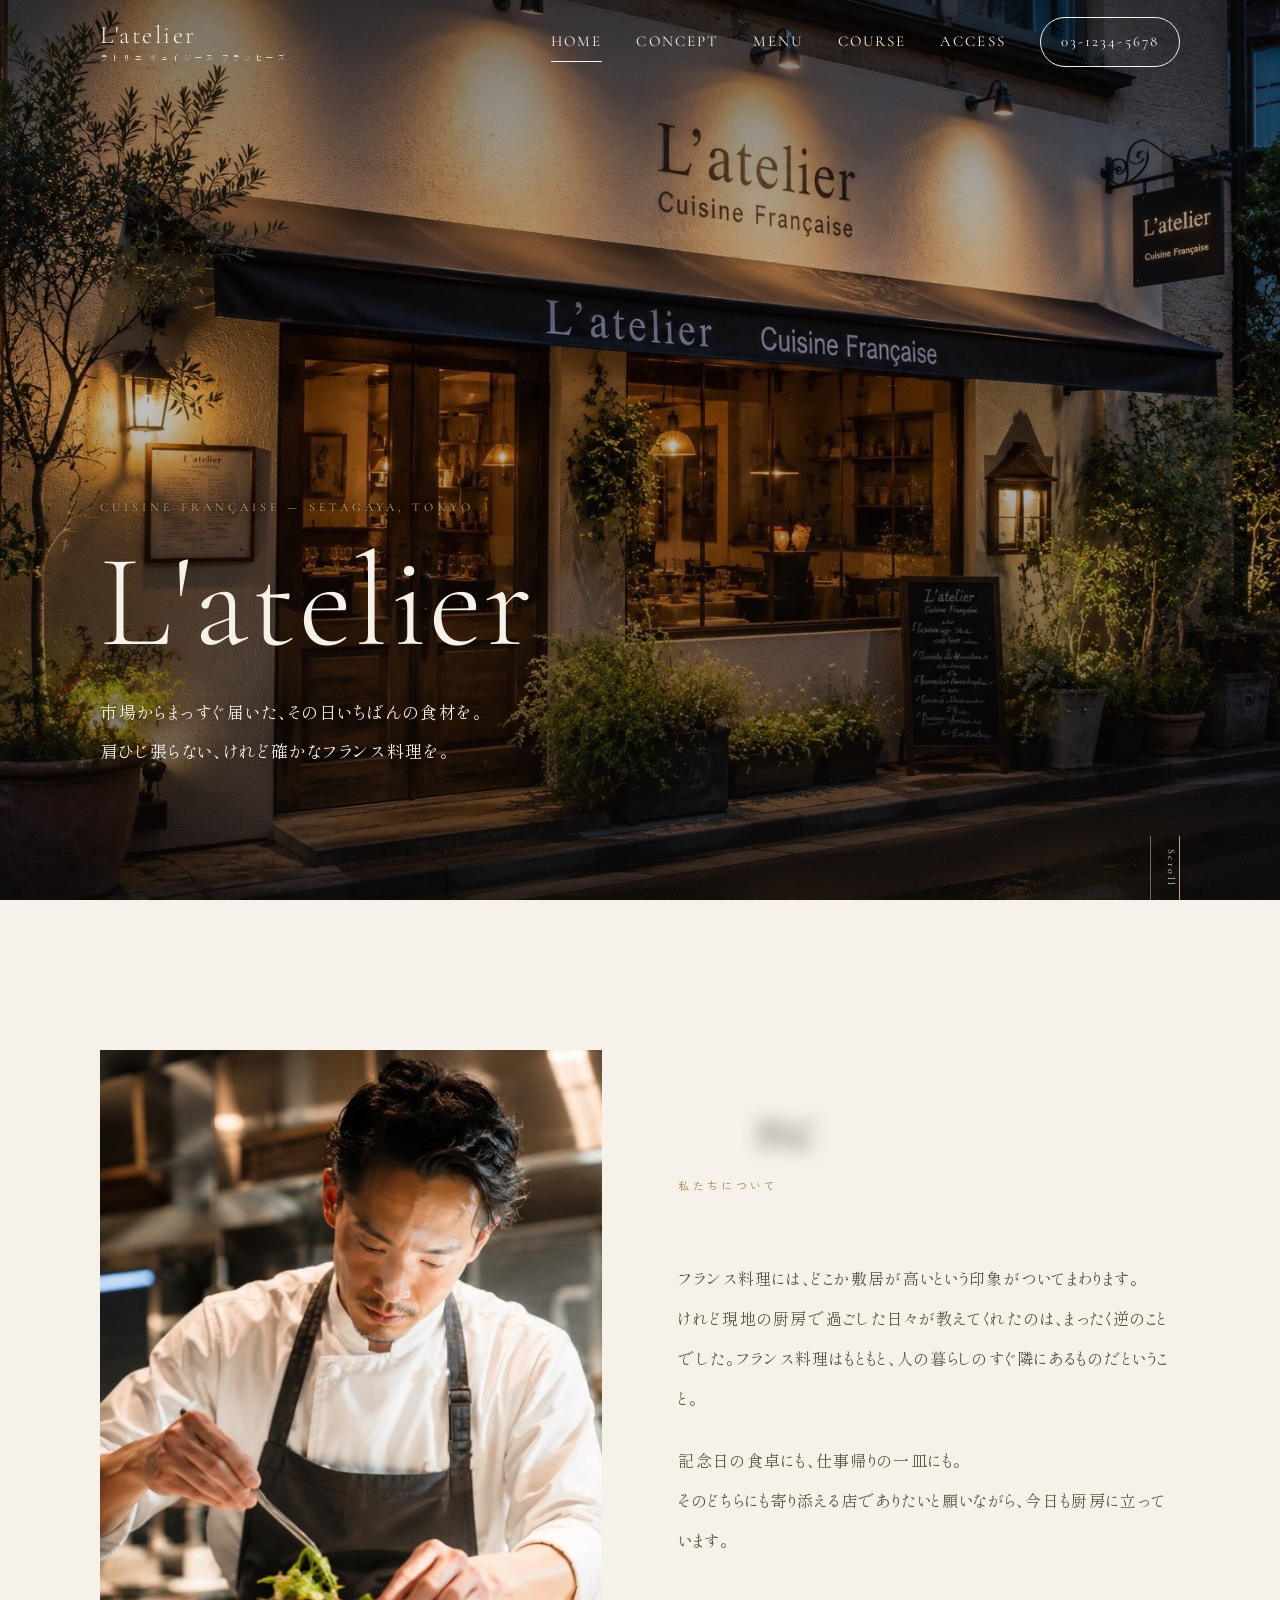
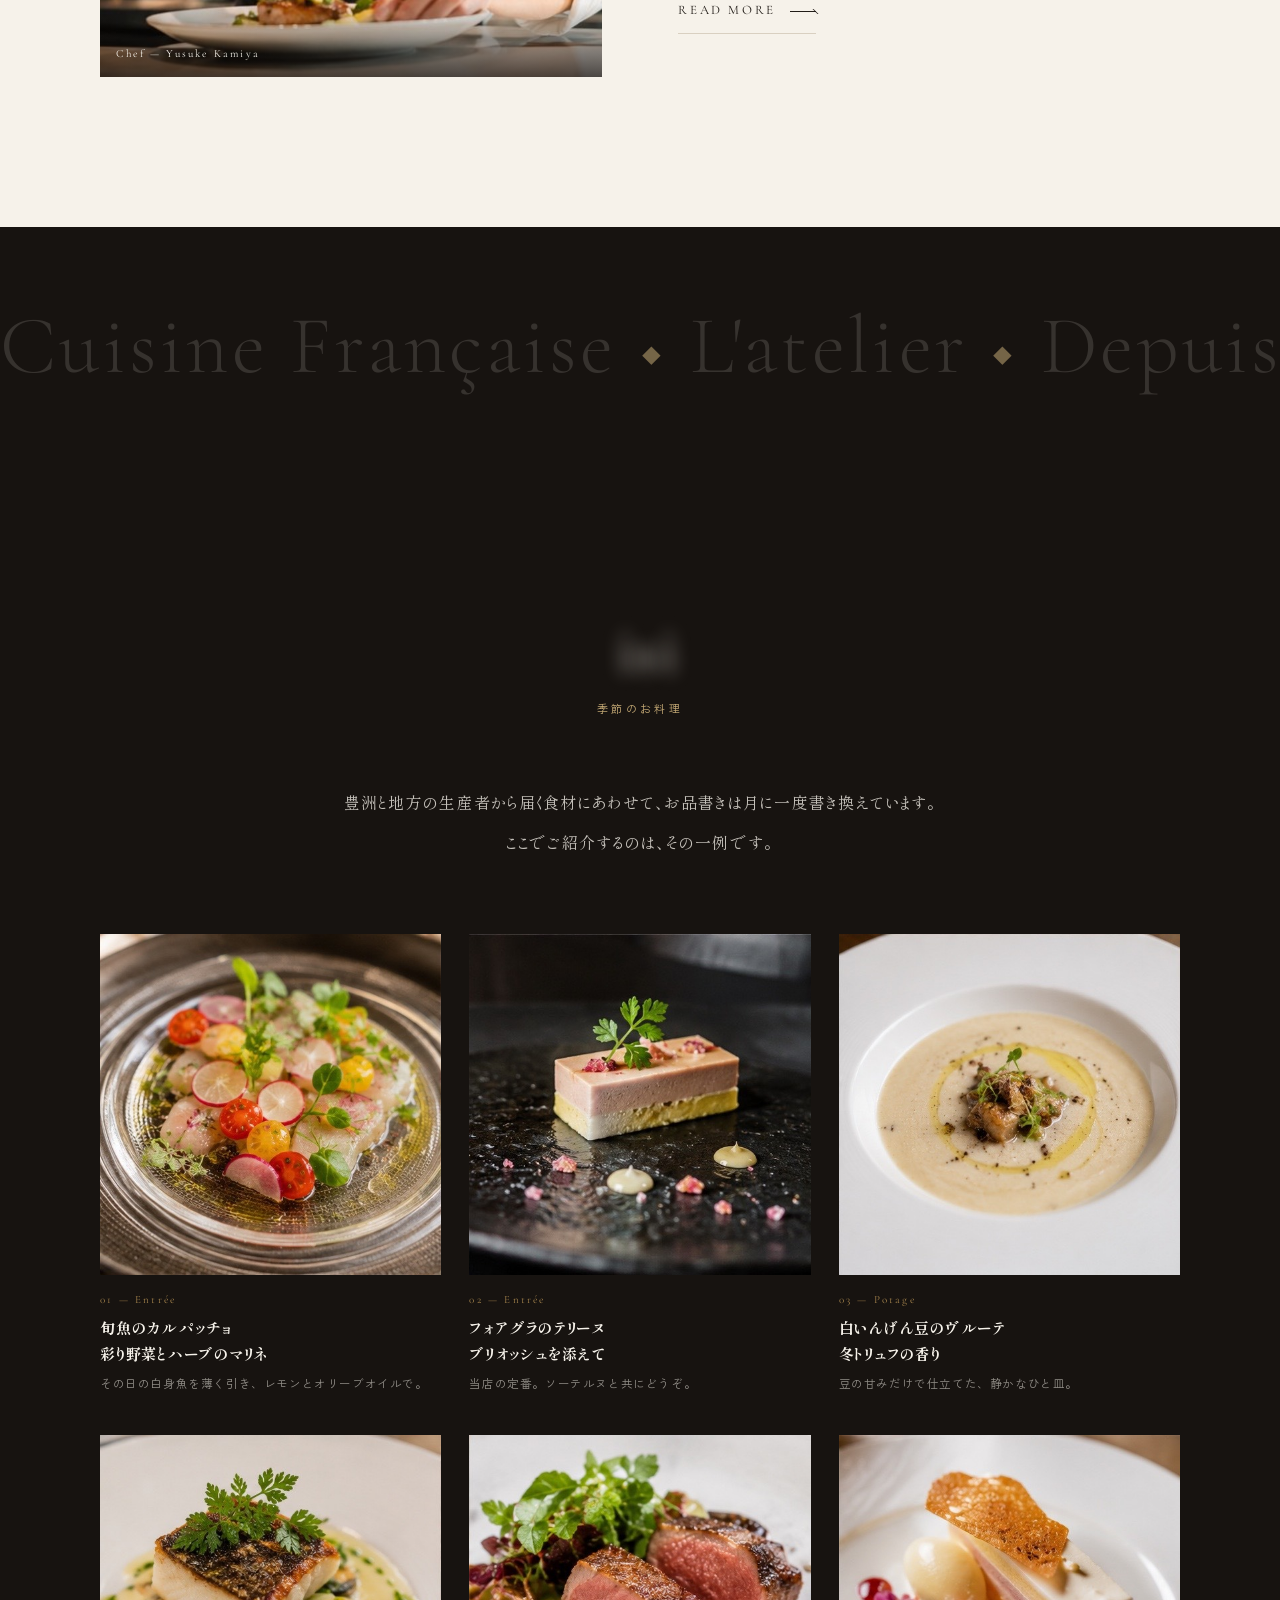
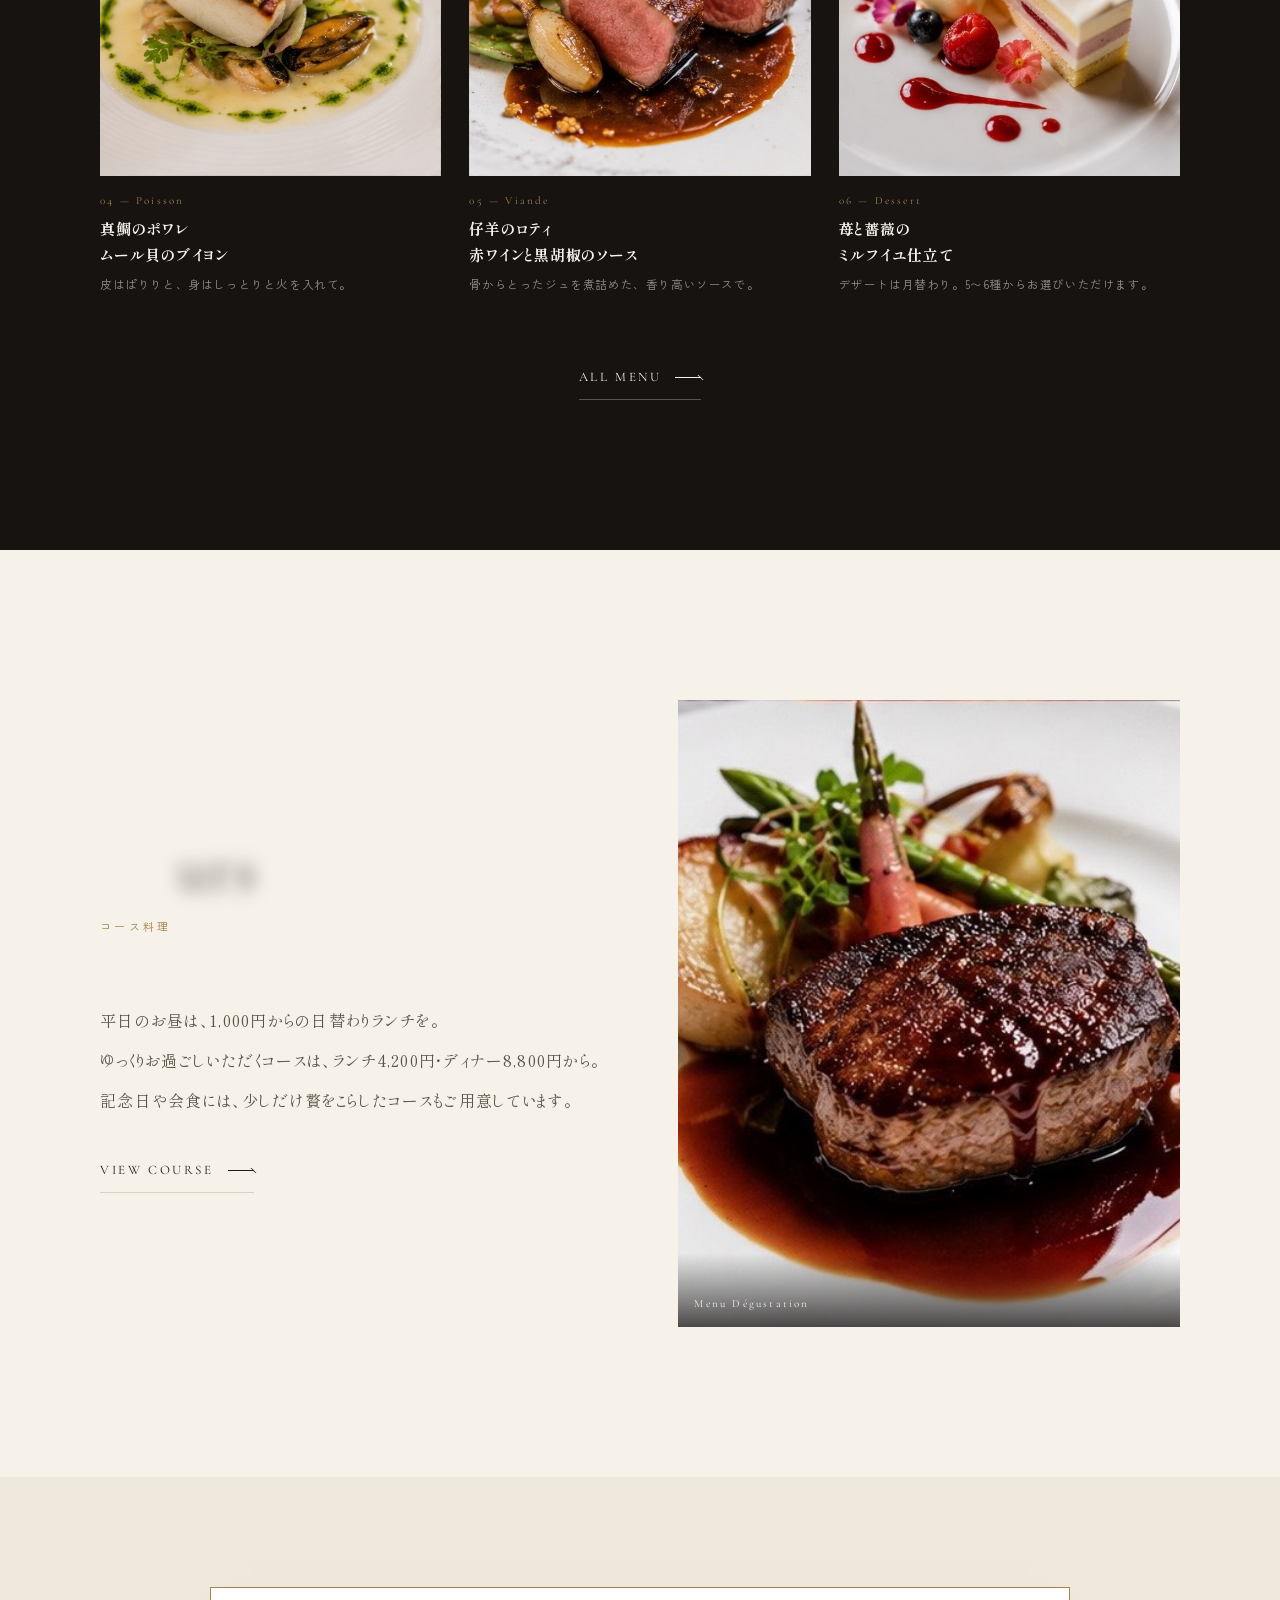
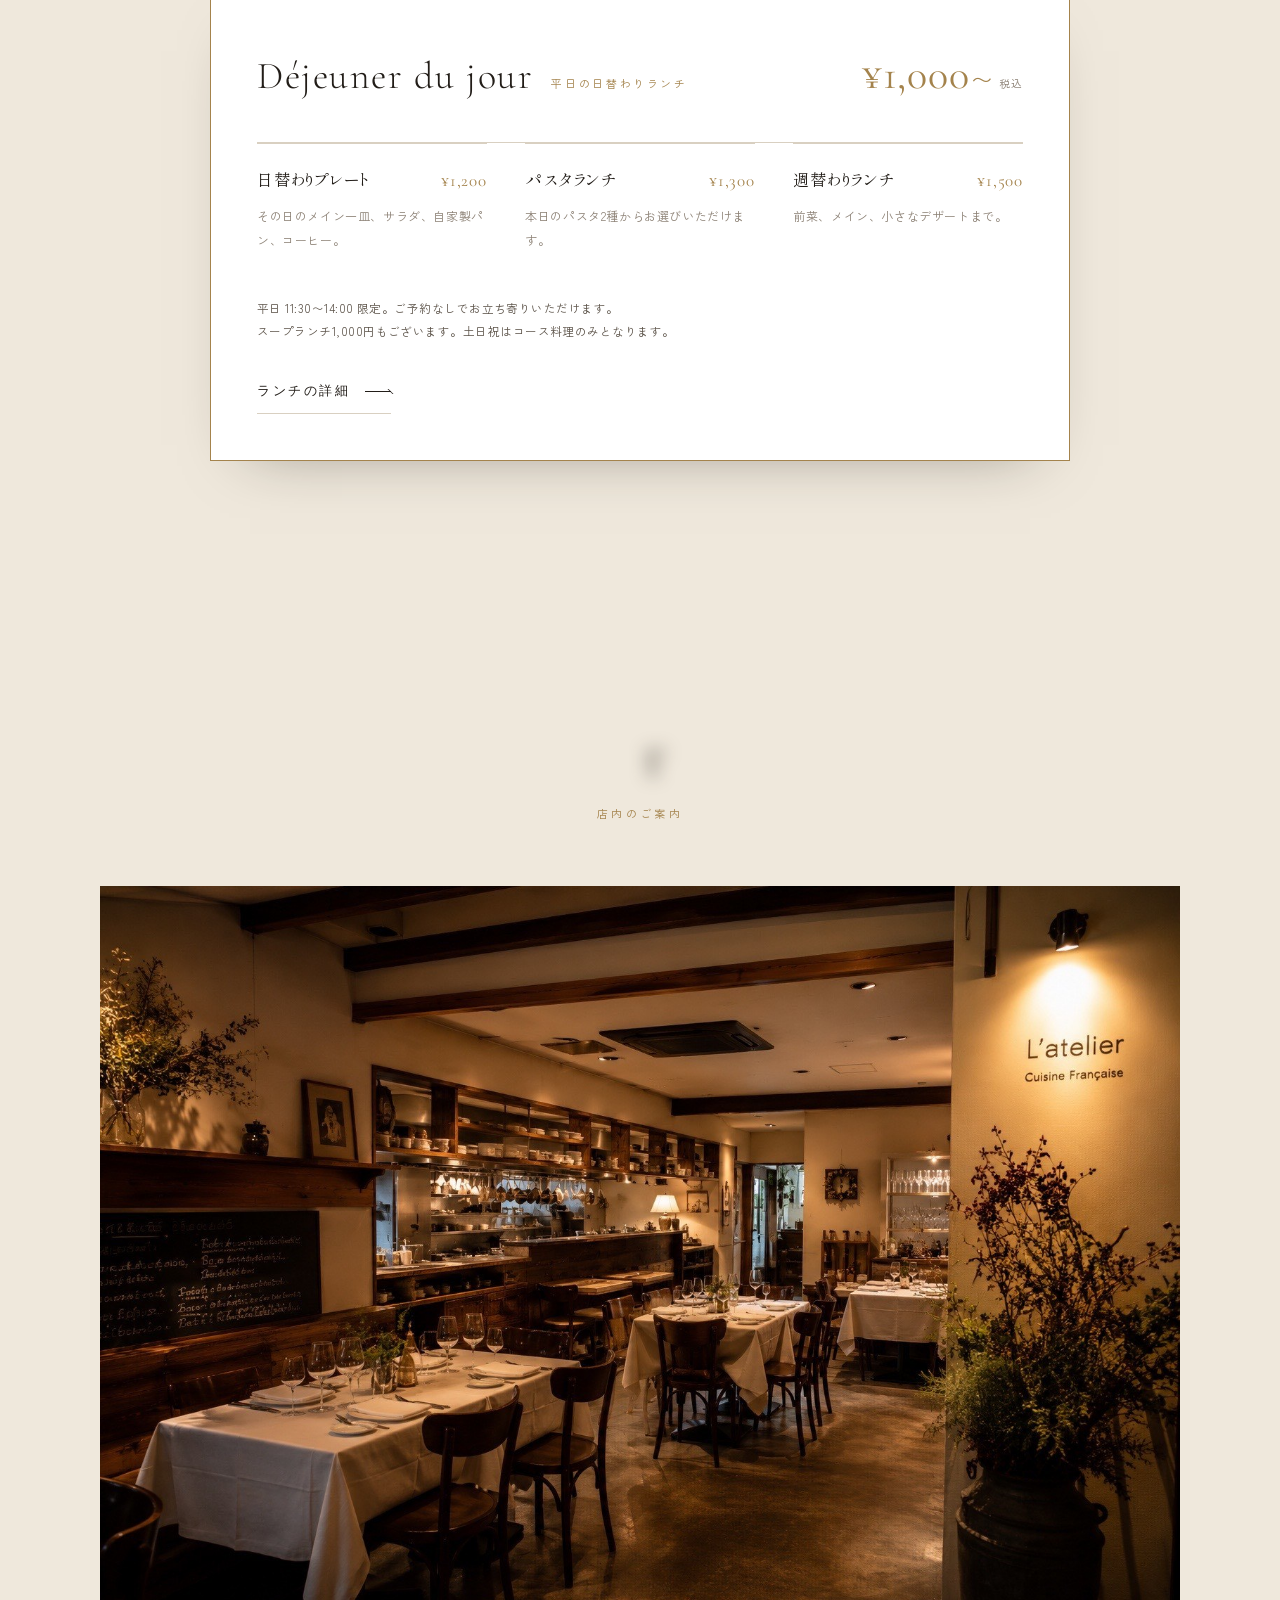
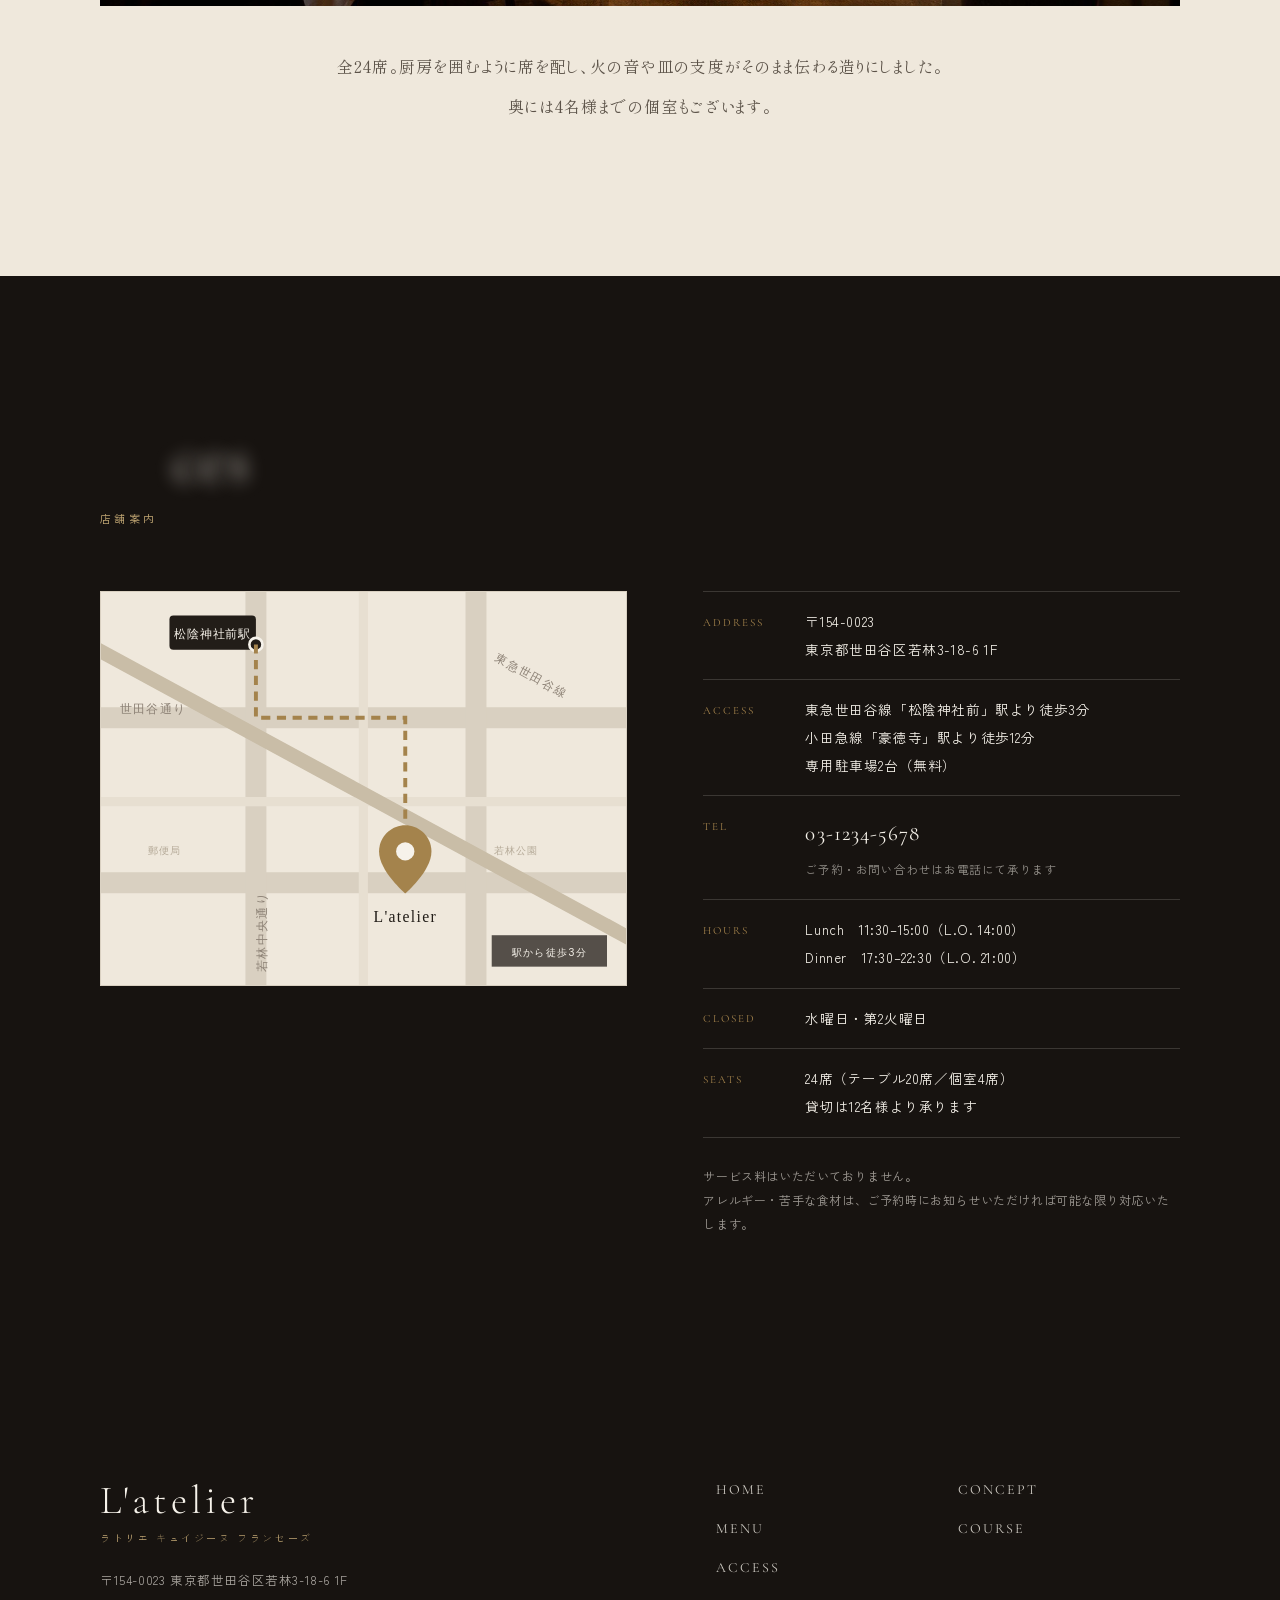
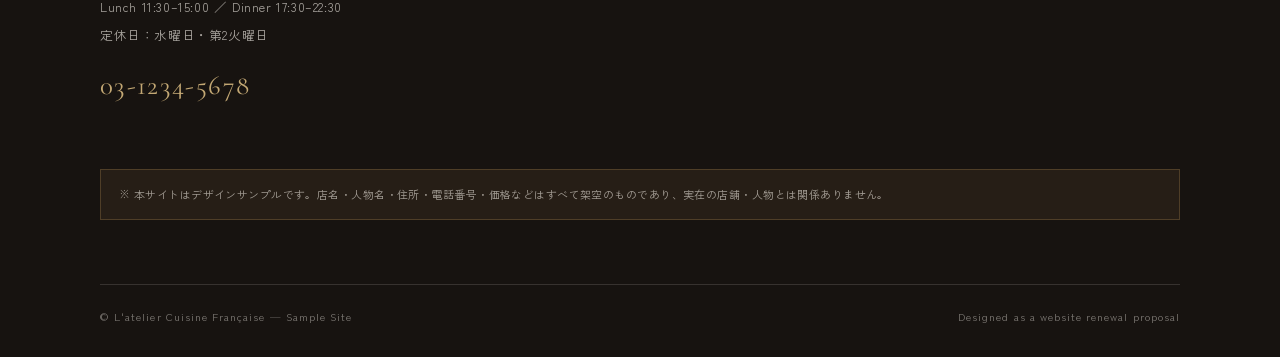
==== index.html @ 41237efc "サンプルページ初回コミット" ====
<!DOCTYPE html>
<html lang="ja" class="no-js">
<head>
<meta charset="utf-8">
<meta name="viewport" content="width=device-width, initial-scale=1">
<title>L'atelier Cuisine Française（ラトリエ キュイジーヌ フランセーズ）｜世田谷・松陰神社前のフレンチレストラン</title>
<meta name="description" content="東京・世田谷、松陰神社前のフレンチレストラン「L'atelier Cuisine Française（ラトリエ キュイジーヌ フランセーズ）」。市場から届く旬の食材を、フランス仕込みの技法で。平日は1,000円からの日替わりランチも。ランチコース4,200円〜、ディナーコース8,800円〜。">
<meta property="og:title" content="L'atelier Cuisine Française｜世田谷・松陰神社前のフレンチレストラン">
<meta property="og:description" content="旬の食材を、フランス仕込みの技法で。世田谷・松陰神社前の小さなフレンチレストラン。">
<meta property="og:type" content="website">
<meta property="og:image" content="assets/img/scene/exterior.jpg">
<link rel="preconnect" href="https://fonts.googleapis.com">
<link rel="preconnect" href="https://fonts.gstatic.com" crossorigin>
<link href="https://fonts.googleapis.com/css2?family=Cormorant+Garamond:wght@300;400&family=Shippori+Mincho:wght@400;500&family=Zen+Kaku+Gothic+New:wght@400;500&display=swap" rel="stylesheet">
<link rel="icon" href="assets/img/favicon.svg" type="image/svg+xml">
<link rel="stylesheet" href="assets/css/style.css">
</head>
<body>

<!-- loading -->
<div class="loading" aria-hidden="true">
  <div>
    <div class="loading__logo">L'atelier</div>
    <div class="loading__bar"></div>
  </div>
</div>

<!-- custom cursor -->
<div class="cursor" id="cursor" aria-hidden="true"><span class="cursor__text" id="cursorText"></span></div>

<!-- header -->
<header class="header is-over">
  <a class="header__logo" href="index.html">L'atelier<small>ラトリエ キュイジーヌ フランセーズ</small></a>
  <nav class="header__nav">
    <a href="index.html" aria-current="page">Home</a>
    <a href="concept.html">Concept</a>
    <a href="menu.html">Menu</a>
    <a href="course.html">Course</a>
    <a href="#access">Access</a>
    <a class="header__tel" href="tel:0312345678">03-1234-5678</a>
  </nav>
  <button class="burger" type="button" aria-expanded="false" aria-controls="drawer" aria-label="メニューを開く">
    <span class="burger__line"></span><span class="burger__line"></span><span class="burger__line"></span>
  </button>
</header>

<!-- drawer -->
<nav class="drawer" id="drawer" aria-hidden="true">
  <ul class="drawer__list">
    <li><a href="index.html"><span class="drawer__en">Home</span><span class="drawer__jp">トップ</span></a></li>
    <li><a href="concept.html"><span class="drawer__en">Concept</span><span class="drawer__jp">私たちについて</span></a></li>
    <li><a href="menu.html"><span class="drawer__en">Menu</span><span class="drawer__jp">お品書き</span></a></li>
    <li><a href="course.html"><span class="drawer__en">Course</span><span class="drawer__jp">コース料理</span></a></li>
    <li><a href="index.html#access"><span class="drawer__en">Access</span><span class="drawer__jp">店舗案内</span></a></li>
  </ul>
  <div class="drawer__foot">
    〒154-0023 東京都世田谷区若林3-18-6 1F<br>
    Lunch 11:30–15:00 / Dinner 17:30–22:30<br>
    定休日：水曜日・第2火曜日
    <a class="tel" href="tel:0312345678">03-1234-5678</a>
  </div>
</nav>

<main>

  <!-- ============ KV ============ -->
  <section class="kv">
    <div class="kv__bg">
      <div class="kv__bg__item kv__bg__item--exterior"><img src="assets/img/scene/exterior.jpg" srcset="assets/img/scene/exterior-960.jpg 960w, assets/img/scene/exterior.jpg 1536w" sizes="100vw" alt="夕暮れのL'atelier外観" fetchpriority="high"></div>
      <div class="kv__bg__item"><img src="assets/img/scene/interior.jpg" srcset="assets/img/scene/interior-960.jpg 960w, assets/img/scene/interior.jpg 1536w" sizes="100vw" alt="灯りのともる店内" loading="lazy"></div>
      <div class="kv__bg__item kv__bg__item--chef"><img src="assets/img/scene/chef.jpg" srcset="assets/img/scene/chef-960.jpg 960w, assets/img/scene/chef.jpg 1536w" sizes="100vw" alt="厨房で仕上げをするシェフ" loading="lazy"></div>
      <div class="kv__bg__item"><img src="assets/img/dish/canard.jpg" alt="鴨胸肉のロースト" loading="lazy"></div>
    </div>

    <div class="kv__body">
      <p class="kv__sub" data-kv-after>Cuisine Française — Setagaya, Tokyo</p>
      <h1 class="kv__title">
        <span class="line" data-split-hero>L'atelier</span>
      </h1>
      <p class="kv__lead" data-kv-after>
        市場からまっすぐ届いた、その日いちばんの食材を。<br>
        肩ひじ張らない、けれど確かなフランス料理を。
      </p>
    </div>

    <span class="kv__scroll">Scroll<i></i></span>
  </section>

  <!-- ============ concept teaser ============ -->
  <section class="sect wrap">
    <div class="inner duo">
      <figure class="duo__fig" data-zoom>
        <img src="assets/img/scene/chef.jpg" srcset="assets/img/scene/chef-960.jpg 960w, assets/img/scene/chef.jpg 1536w" sizes="(min-width: 900px) 50vw, 100vw" alt="皿の仕上げをするシェフ 神谷悠介" loading="lazy">
        <figcaption>Chef — Yusuke Kamiya</figcaption>
      </figure>
      <div>
        <div class="shead">
          <span class="shead__en" data-split>Concept</span>
          <span class="shead__jp" data-reveal data-delay="1">私たちについて</span>
        </div>
        <p class="lead" data-reveal data-delay="2">
          フランス料理には、どこか敷居が高いという印象がついてまわります。<br>
          けれど現地の厨房で過ごした日々が教えてくれたのは、まったく逆のことでした。フランス料理はもともと、人の暮らしのすぐ隣にあるものだということ。
        </p>
        <p class="lead" data-reveal data-delay="3" style="margin-top:1.4em">
          記念日の食卓にも、仕事帰りの一皿にも。<br>
          そのどちらにも寄り添える店でありたいと願いながら、今日も厨房に立っています。
        </p>
        <p data-reveal data-delay="4" style="margin-top:2.2em">
          <a class="btn" href="concept.html" data-cursor-text="View|more">Read more<i></i></a>
        </p>
      </div>
    </div>
  </section>

  <!-- ============ marquee ============ -->
  <div class="marquee" aria-hidden="true">
    <div class="marquee__row">
      <span>Cuisine Française <em>◆</em> L'atelier <em>◆</em> Depuis 2012 <em>◆</em> </span>
      <span>Cuisine Française <em>◆</em> L'atelier <em>◆</em> Depuis 2012 <em>◆</em> </span>
    </div>
  </div>

  <!-- ============ cuisine ============ -->
  <section class="sect sect--dark wrap">
    <div class="inner">
      <div class="shead shead--center">
        <span class="shead__en" data-split>Cuisine</span>
        <span class="shead__jp" data-reveal data-delay="1">季節のお料理</span>
      </div>
      <p class="lead" data-reveal data-delay="2" style="text-align:center;max-width:620px;margin-inline:auto">
        豊洲と地方の生産者から届く食材にあわせて、お品書きは月に一度書き換えています。<br>ここでご紹介するのは、その一例です。
      </p>

      <div class="dishes" style="margin-top:clamp(40px,8vw,72px)">
        <article class="dish" data-reveal>
          <div class="dish__fig" data-zoom><img src="assets/img/dish/carpaccio.jpg" alt="旬魚のカルパッチョ" loading="lazy"></div>
          <span class="dish__no">01 — Entrée</span>
          <h3 class="dish__name">旬魚のカルパッチョ<br>彩り野菜とハーブのマリネ</h3>
          <p class="dish__desc">その日の白身魚を薄く引き、レモンとオリーブオイルで。</p>
        </article>
        <article class="dish" data-reveal data-delay="1">
          <div class="dish__fig" data-zoom><img src="assets/img/dish/terrine.jpg" alt="フォアグラのテリーヌ" loading="lazy"></div>
          <span class="dish__no">02 — Entrée</span>
          <h3 class="dish__name">フォアグラのテリーヌ<br>ブリオッシュを添えて</h3>
          <p class="dish__desc">当店の定番。ソーテルヌと共にどうぞ。</p>
        </article>
        <article class="dish" data-reveal data-delay="2">
          <div class="dish__fig" data-zoom><img src="assets/img/dish/veloute.jpg" alt="白いんげん豆のヴルーテ" loading="lazy"></div>
          <span class="dish__no">03 — Potage</span>
          <h3 class="dish__name">白いんげん豆のヴルーテ<br>冬トリュフの香り</h3>
          <p class="dish__desc">豆の甘みだけで仕立てた、静かなひと皿。</p>
        </article>
        <article class="dish" data-reveal>
          <div class="dish__fig" data-zoom><img src="assets/img/dish/poisson.jpg" alt="真鯛のポワレ" loading="lazy"></div>
          <span class="dish__no">04 — Poisson</span>
          <h3 class="dish__name">真鯛のポワレ<br>ムール貝のブイヨン</h3>
          <p class="dish__desc">皮はぱりりと、身はしっとりと火を入れて。</p>
        </article>
        <article class="dish" data-reveal data-delay="1">
          <div class="dish__fig" data-zoom><img src="assets/img/dish/roti.jpg" alt="仔羊のロティ" loading="lazy"></div>
          <span class="dish__no">05 — Viande</span>
          <h3 class="dish__name">仔羊のロティ<br>赤ワインと黒胡椒のソース</h3>
          <p class="dish__desc">骨からとったジュを煮詰めた、香り高いソースで。</p>
        </article>
        <article class="dish" data-reveal data-delay="2">
          <div class="dish__fig" data-zoom><img src="assets/img/dish/mille.jpg" alt="苺と薔薇のミルフイユ仕立て" loading="lazy"></div>
          <span class="dish__no">06 — Dessert</span>
          <h3 class="dish__name">苺と薔薇の<br>ミルフイユ仕立て</h3>
          <p class="dish__desc">デザートは月替わり。5〜6種からお選びいただけます。</p>
        </article>
      </div>

      <p data-reveal style="margin-top:clamp(40px,8vw,64px);text-align:center">
        <a class="btn" href="menu.html" data-cursor-text="View|menu">All menu<i></i></a>
      </p>
    </div>
  </section>

  <!-- ============ course teaser ============ -->
  <section class="sect wrap">
    <div class="inner duo duo--rev">
      <figure class="duo__fig" data-zoom>
        <img src="assets/img/dish/filet.jpg" alt="黒毛和牛フィレのグリエ" loading="lazy">
        <figcaption>Menu Dégustation</figcaption>
      </figure>
      <div>
        <div class="shead">
          <span class="shead__en" data-split>Course</span>
          <span class="shead__jp" data-reveal data-delay="1">コース料理</span>
        </div>
        <p class="lead" data-reveal data-delay="2">
          平日のお昼は、1,000円からの日替わりランチを。<br>
          ゆっくりお過ごしいただくコースは、ランチ4,200円・ディナー8,800円から。記念日や会食には、少しだけ贅をこらしたコースもご用意しています。
        </p>
        <p data-reveal data-delay="3" style="margin-top:2.2em">
          <a class="btn" href="course.html" data-cursor-text="View|course">View course<i></i></a>
        </p>
      </div>
    </div>
  </section>

  <!-- ============ 日替わりランチ ============ -->
  <section class="sect sect--tight sect--deep wrap">
    <div class="inner--narrow">
      <div class="daily daily--band" data-reveal>
        <div class="daily__head">
          <span class="daily__en">Déjeuner du jour</span>
          <span class="daily__jp">平日の日替わりランチ</span>
          <span class="daily__from">¥1,000<em>〜</em><small>税込</small></span>
        </div>

        <div class="daily__items">
          <div class="daily__item">
            <p class="daily__name">日替わりプレート<b>¥1,200</b></p>
            <p class="daily__desc">その日のメイン一皿、サラダ、自家製パン、コーヒー。</p>
          </div>
          <div class="daily__item">
            <p class="daily__name">パスタランチ<b>¥1,300</b></p>
            <p class="daily__desc">本日のパスタ2種からお選びいただけます。</p>
          </div>
          <div class="daily__item">
            <p class="daily__name">週替わりランチ<b>¥1,500</b></p>
            <p class="daily__desc">前菜、メイン、小さなデザートまで。</p>
          </div>
        </div>

        <p class="daily__note">
          平日 11:30〜14:00 限定。ご予約なしでお立ち寄りいただけます。<br>
          スープランチ1,000円もございます。土日祝はコース料理のみとなります。
        </p>

        <p style="margin-top:clamp(22px,5vw,32px)">
          <a class="btn" href="course.html#daily-lunch" data-cursor-text="View|lunch">ランチの詳細<i></i></a>
        </p>
      </div>
    </div>
  </section>

  <!-- ============ interior ============ -->
  <section class="sect sect--deep wrap">
    <div class="inner">
      <div class="shead shead--center">
        <span class="shead__en" data-split>Interior</span>
        <span class="shead__jp" data-reveal data-delay="1">店内のご案内</span>
      </div>
      <figure data-zoom data-reveal data-delay="2">
        <img src="assets/img/scene/interior.jpg" srcset="assets/img/scene/interior-960.jpg 960w, assets/img/scene/interior.jpg 1536w" sizes="100vw" alt="テーブルの整った店内" loading="lazy">
      </figure>
      <p class="lead" data-reveal data-delay="3" style="text-align:center;max-width:620px;margin:clamp(24px,5vw,40px) auto 0">
        全24席。厨房を囲むように席を配し、火の音や皿の支度がそのまま伝わる造りにしました。<br>
        奥には4名様までの個室もございます。
      </p>
    </div>
  </section>

  <!-- ============ access ============ -->
  <section class="sect sect--dark wrap" id="access">
    <div class="inner">
      <div class="shead">
        <span class="shead__en" data-split>Access</span>
        <span class="shead__jp" data-reveal data-delay="1">店舗案内</span>
      </div>

      <div class="access">
        <div class="access__map" data-reveal>
          <svg viewBox="0 0 400 300" role="img" aria-label="松陰神社前駅から当店までの略地図" style="position:absolute;inset:0;width:100%;height:100%">
            <rect width="400" height="300" fill="#efe8dc"/>
            <g stroke="#d9d0c1" stroke-width="16" fill="none">
              <path d="M-10 96 H410"/><path d="M-10 222 H410"/>
              <path d="M118 -10 V310"/><path d="M286 -10 V310"/>
            </g>
            <g stroke="#e7dfd1" stroke-width="7" fill="none">
              <path d="M-10 160 H410"/><path d="M200 -10 V310"/>
            </g>
            <path d="M-10 40 L410 268" stroke="#c9bda7" stroke-width="11" fill="none"/>
            <g fill="#8c8175" font-family="sans-serif" font-size="9" letter-spacing="1">
              <text x="14" y="92">世田谷通り</text>
              <text x="126" y="290" transform="rotate(-90 126 290)">若林中央通り</text>
              <text x="300" y="52" transform="rotate(29 300 52)">東急世田谷線</text>
            </g>
            <g>
              <rect x="52" y="18" width="66" height="26" rx="3" fill="#221d18"/>
              <text x="85" y="35" fill="#f6f2ea" font-family="sans-serif" font-size="9" text-anchor="middle">松陰神社前駅</text>
            </g>
            <circle cx="118" cy="40" r="5" fill="#221d18" stroke="#f6f2ea" stroke-width="2"/>
            <path d="M118 40 L118 96 L232 96 L232 178" stroke="#a4834c" stroke-width="3" stroke-dasharray="7 5" fill="none"/>
            <g>
              <path d="M232 178 c-11 0 -20 9 -20 20 c0 15 20 32 20 32 s20 -17 20 -32 c0 -11 -9 -20 -20 -20 z" fill="#a4834c"/>
              <circle cx="232" cy="198" r="7" fill="#f6f2ea"/>
              <text x="232" y="252" fill="#221d18" font-family="serif" font-size="12" text-anchor="middle" letter-spacing="1">L'atelier</text>
            </g>
            <g fill="#b5aa98" font-family="sans-serif" font-size="8">
              <text x="300" y="200">若林公園</text>
              <text x="36" y="200">郵便局</text>
            </g>
            <rect x="298" y="262" width="88" height="24" fill="rgba(34,29,24,.75)"/>
            <text x="342" y="278" fill="#f6f2ea" font-family="sans-serif" font-size="8" text-anchor="middle" letter-spacing="1">駅から徒歩3分</text>
          </svg>
        </div>

        <div data-reveal data-delay="1">
          <dl class="info">
            <div>
              <dt>Address</dt>
              <dd>〒154-0023<br>東京都世田谷区若林3-18-6 1F</dd>
            </div>
            <div>
              <dt>Access</dt>
              <dd>東急世田谷線「松陰神社前」駅より徒歩3分<br>小田急線「豪徳寺」駅より徒歩12分<br>専用駐車場2台（無料）</dd>
            </div>
            <div>
              <dt>Tel</dt>
              <dd><a class="en" href="tel:0312345678">03-1234-5678</a><br><span style="font-size:11.5px;color:rgba(246,242,234,.55)">ご予約・お問い合わせはお電話にて承ります</span></dd>
            </div>
            <div>
              <dt>Hours</dt>
              <dd>Lunch　11:30–15:00（L.O. 14:00）<br>Dinner　17:30–22:30（L.O. 21:00）</dd>
            </div>
            <div>
              <dt>Closed</dt>
              <dd>水曜日・第2火曜日</dd>
            </div>
            <div>
              <dt>Seats</dt>
              <dd>24席（テーブル20席／個室4席）<br>貸切は12名様より承ります</dd>
            </div>
          </dl>
          <p style="margin-top:26px;font-size:12px;line-height:2;color:rgba(246,242,234,.6)">
            サービス料はいただいておりません。<br>
            アレルギー・苦手な食材は、ご予約時にお知らせいただければ可能な限り対応いたします。
          </p>
        </div>
      </div>
    </div>
  </section>

</main>

<!-- footer -->
<footer class="footer">
  <div class="inner">
    <div class="footer__top">
      <div>
        <p class="footer__logo">L'atelier<small>ラトリエ キュイジーヌ フランセーズ</small></p>
        <p class="footer__addr">
          〒154-0023 東京都世田谷区若林3-18-6 1F<br>
          Lunch 11:30–15:00 ／ Dinner 17:30–22:30<br>
          定休日：水曜日・第2火曜日
        </p>
        <a class="footer__tel" href="tel:0312345678">03-1234-5678</a>
      </div>
      <nav class="footer__nav">
        <a href="index.html">Home</a>
        <a href="concept.html">Concept</a>
        <a href="menu.html">Menu</a>
        <a href="course.html">Course</a>
        <a href="index.html#access">Access</a>
      </nav>
    </div>
    <p class="disclaim" style="margin-top:clamp(36px,7vw,56px)">
      ※ 本サイトはデザインサンプルです。店名・人物名・住所・電話番号・価格などはすべて架空のものであり、実在の店舗・人物とは関係ありません。
    </p>
    <div class="footer__bottom">
      <span>© L'atelier Cuisine Française — Sample Site</span>
      <span>Designed as a website renewal proposal</span>
    </div>
  </div>
</footer>

<div class="cta-fixed">
  <a href="tel:0312345678">Tel. 03-1234-5678</a>
  <a href="index.html#access">Access</a>
</div>

<script src="assets/js/main.js"></script>
</body>
</html>
---- assets/css/style.css ----
@charset "utf-8";

/* =========================================================
   L'atelier Cuisine Française — sample site
   Mobile first / PC 対応
   ========================================================= */

/* ---------- tokens ---------- */
:root {
  --bg:        #f6f2ea;
  --bg-deep:   #efe8dc;
  --ink:       #221d18;
  --ink-soft:  #5c5349;
  --ink-mute:  #8c8175;
  --line:      #d9d0c1;
  --gold:      #a4834c;
  --gold-lt:   #c3a874;
  --dark:      #171310;
  --white:     #fff;

  --serif-en: "Cormorant Garamond", "Times New Roman", serif;
  --serif-jp: "Shippori Mincho", "Hiragino Mincho ProN", "Yu Mincho", serif;
  --sans-jp:  "Zen Kaku Gothic New", "Hiragino Sans", "Yu Gothic", sans-serif;

  --ease-out-expo: cubic-bezier(0.19, 1, 0.22, 1);
  --ease-soft:     cubic-bezier(0.22, 0.61, 0.36, 1);

  --pad: 6vw;
  --header-h: 62px;
}

@media (min-width: 768px) {
  :root { --pad: 7vw; --header-h: 84px; }
}
@media (min-width: 1280px) {
  :root { --pad: 100px; }
}

/* ---------- reset ---------- */
*, *::before, *::after { box-sizing: border-box; }
html { -webkit-text-size-adjust: 100%; scroll-behavior: smooth; }
@media (prefers-reduced-motion: reduce) { html { scroll-behavior: auto; } }

body {
  margin: 0;
  background: var(--bg);
  color: var(--ink);
  font-family: var(--sans-jp);
  font-size: 15px;
  line-height: 1.95;
  letter-spacing: .04em;
  font-feature-settings: "palt";
  overflow-x: hidden;
}
img { max-width: 100%; height: auto; display: block; }
a { color: inherit; text-decoration: none; }
ul, ol { margin: 0; padding: 0; list-style: none; }
h1, h2, h3, h4, p, figure, dl, dd { margin: 0; }
button { font: inherit; color: inherit; background: none; border: 0; cursor: pointer; }

/* ---------- utility ---------- */
/* 固定ヘッダー分だけアンカー位置を下げる */
[id] { scroll-margin-top: calc(var(--header-h) + 16px); }

.wrap { padding-inline: var(--pad); }
.inner { max-width: 1180px; margin-inline: auto; }
.inner--narrow { max-width: 860px; margin-inline: auto; }
.sr-only {
  position: absolute; width: 1px; height: 1px; overflow: hidden;
  clip: rect(0 0 0 0); clip-path: inset(50%); white-space: nowrap;
}

/* =========================================================
   loading screen
   ========================================================= */
.loading {
  position: fixed; inset: 0; z-index: 200;
  display: grid; place-items: center;
  background: var(--dark);
  transition: opacity .9s var(--ease-out-expo), visibility .9s;
}
.loading__logo {
  font-family: var(--serif-en);
  font-size: clamp(28px, 8vw, 52px);
  font-weight: 300;
  letter-spacing: .16em;
  color: var(--bg);
  opacity: 0;
  transform: translateY(14px);
  transition: opacity 1.1s var(--ease-out-expo), transform 1.1s var(--ease-out-expo);
}
.loading__bar {
  width: 82px; height: 1px; margin: 22px auto 0;
  background: rgba(246, 242, 234, .25);
  position: relative; overflow: hidden;
}
.loading__bar::after {
  content: ""; position: absolute; inset: 0;
  background: var(--gold-lt);
  transform: scaleX(0); transform-origin: left;
  transition: transform 1.5s var(--ease-soft);
}
.is-booting .loading__logo { opacity: 1; transform: translateY(0); }
.is-booting .loading__bar::after { transform: scaleX(1); }
.is-loaded .loading { opacity: 0; visibility: hidden; }

body.is-loading { overflow: hidden; }

/* =========================================================
   custom cursor (PC only)
   ========================================================= */
.cursor { display: none; }
@media (min-width: 1025px) and (hover: hover) {
  .cursor {
    display: block;
    position: fixed; top: 0; left: 0; z-index: 300;
    width: 8px; height: 8px; margin: -4px 0 0 -4px;
    border-radius: 50%; background: var(--gold);
    pointer-events: none; opacity: 0;
    transition: opacity .3s, width .45s var(--ease-out-expo),
                height .45s var(--ease-out-expo), margin .45s var(--ease-out-expo),
                background-color .35s;
  }
  .cursor__text {
    position: absolute; inset: 0;
    display: grid; place-items: center;
    font-family: var(--serif-en); font-size: 11px; letter-spacing: .14em;
    color: var(--dark); text-transform: uppercase;
    opacity: 0; transition: opacity .3s; white-space: nowrap;
  }
  .cursor.--hover { width: 46px; height: 46px; margin: -23px 0 0 -23px; background: rgba(164, 131, 76, .28); }
  .cursor.--text  { width: 86px; height: 86px; margin: -43px 0 0 -43px; background: var(--gold-lt); }
  .cursor.--text .cursor__text { opacity: 1; }
  .cursor.--invert { background: rgba(246, 242, 234, .35); }
  body.has-cursor, body.has-cursor a, body.has-cursor button { cursor: none; }
}

/* =========================================================
   header
   ========================================================= */
.header {
  position: fixed; inset: 0 0 auto; z-index: 100;
  height: var(--header-h);
  display: flex; align-items: center; justify-content: space-between;
  padding-inline: var(--pad);
  transition: transform .5s var(--ease-soft), background-color .5s, box-shadow .5s;
}
.header::before {
  content: ""; position: absolute; inset: 0; z-index: -1;
  background: rgba(246, 242, 234, .93);
  backdrop-filter: blur(10px);
  opacity: 0; transition: opacity .5s;
}
.header.is-solid::before { opacity: 1; }
.header.is-hidden { transform: translateY(-100%); }

.header__logo {
  display: block; line-height: 1.15;
  font-family: var(--serif-en);
  font-size: clamp(19px, 4.6vw, 25px);
  font-weight: 300; letter-spacing: .1em;
  transition: color .5s;
}
.header__logo small {
  display: block;
  font-family: var(--sans-jp);
  font-size: 8.5px; letter-spacing: .26em;
  margin-top: 3px; color: var(--ink-mute);
  transition: color .5s;
}
.header.is-over .header__logo,
.header.is-over .header__logo small { color: var(--bg); }
.header.is-over .burger__line { background: var(--bg); }

/* ドロワー展開中はヘッダーを透過させ、ロゴを白抜きにする */
.is-nav-open .header::before { opacity: 0; }
.is-nav-open .header__logo,
.is-nav-open .header__logo small { color: var(--bg); }

.header__nav { display: none; }
@media (min-width: 1025px) {
  .header__nav { display: flex; align-items: center; gap: 34px; }
  .header__nav a {
    position: relative;
    font-family: var(--serif-en);
    font-size: 15px; letter-spacing: .14em; text-transform: uppercase;
    transition: color .5s;
  }
  .header__nav a::after {
    content: ""; position: absolute; left: 0; bottom: -5px;
    width: 100%; height: 1px; background: currentColor;
    transform: scaleX(0); transform-origin: right;
    transition: transform .55s var(--ease-out-expo);
  }
  .header__nav a:hover::after,
  .header__nav a[aria-current="page"]::after { transform: scaleX(1); transform-origin: left; }
  .header.is-over .header__nav a { color: var(--bg); }
  .header__tel {
    font-family: var(--serif-en); font-size: 16px; letter-spacing: .08em;
    padding: 9px 20px; border: 1px solid currentColor; border-radius: 999px;
    transition: background-color .45s, color .45s, border-color .5s;
  }
  .header__tel:hover { background: var(--gold); border-color: var(--gold); color: var(--bg) !important; }
  .header .burger { display: none; }
}

/* burger */
.burger {
  position: relative; z-index: 2;
  width: 30px; height: 18px; flex: none;
}
.burger__line {
  position: absolute; left: 0; width: 100%; height: 1px;
  background: var(--ink);
  transition: transform .55s var(--ease-out-expo), opacity .3s, background-color .5s;
}
.burger__line:nth-child(1) { top: 0; }
.burger__line:nth-child(2) { top: 50%; }
.burger__line:nth-child(3) { top: 100%; }
.is-nav-open .burger__line { background: var(--bg); }
.is-nav-open .burger__line:nth-child(1) { transform: translateY(8.5px) rotate(38deg); }
.is-nav-open .burger__line:nth-child(2) { opacity: 0; }
.is-nav-open .burger__line:nth-child(3) { transform: translateY(-9.5px) rotate(-38deg); }

/* drawer */
.drawer {
  position: fixed; inset: 0; z-index: 90;
  background: var(--dark);
  padding: calc(var(--header-h) + 8vh) var(--pad) 8vh;
  display: flex; flex-direction: column; justify-content: space-between;
  clip-path: inset(0 0 100% 0);
  visibility: hidden;
  transition: clip-path .95s var(--ease-out-expo), visibility .95s;
}
.is-nav-open .drawer { clip-path: inset(0 0 0 0); visibility: visible; }
.drawer__list li {
  overflow: hidden;
  border-bottom: 1px solid rgba(246, 242, 234, .12);
}
.drawer__list a {
  display: flex; align-items: baseline; gap: 14px;
  padding: 18px 2px;
  color: var(--bg);
  transform: translateY(105%);
  transition: transform .85s var(--ease-out-expo);
}
.is-nav-open .drawer__list a { transform: translateY(0); }
.drawer__list li:nth-child(1) a { transition-delay: .22s; }
.drawer__list li:nth-child(2) a { transition-delay: .30s; }
.drawer__list li:nth-child(3) a { transition-delay: .38s; }
.drawer__list li:nth-child(4) a { transition-delay: .46s; }
.drawer__list li:nth-child(5) a { transition-delay: .54s; }
.drawer__en {
  font-family: var(--serif-en); font-size: 26px;
  letter-spacing: .1em; text-transform: uppercase; line-height: 1.2;
}
.drawer__jp { font-size: 11px; letter-spacing: .2em; color: var(--gold-lt); }
.drawer__foot {
  color: rgba(246, 242, 234, .62); font-size: 12px; line-height: 2.2;
  opacity: 0; transition: opacity .7s .6s;
}
.is-nav-open .drawer__foot { opacity: 1; }
.drawer__foot .tel {
  display: block; margin-top: 10px;
  font-family: var(--serif-en); font-size: 25px;
  letter-spacing: .06em; color: var(--gold-lt);
}

/* =========================================================
   hero / KV
   ========================================================= */
.kv { position: relative; height: 100svh; min-height: 540px; overflow: hidden; }
.kv__bg { position: absolute; inset: 0; }
.kv__bg__item {
  position: absolute; inset: 0;
  opacity: 0;
  transition: opacity 1.8s var(--ease-soft);
}
.kv__bg__item img {
  width: 100%; height: 100%; object-fit: cover; object-position: center;
  transform: scale(1.14);
  transition: transform 7.5s linear;
}
/* SP は縦長トリミングになるため、看板一色にならない位置で切る */
.kv__bg__item--exterior img { object-position: 50% 70%; }
.kv__bg__item--chef img { object-position: 58% 50%; }
@media (min-width: 768px) {
  .kv__bg__item--exterior img { object-position: 50% 52%; }
  .kv__bg__item--chef img { object-position: 50% 50%; }
}
.kv__bg__item.is-active { opacity: 1; }
.kv__bg__item.is-active img { transform: scale(1); }
.kv::after {
  content: ""; position: absolute; inset: 0; pointer-events: none;
  background: linear-gradient(180deg, rgba(12,9,7,.55) 0%, rgba(12,9,7,.2) 38%, rgba(12,9,7,.68) 100%);
}
.kv__body {
  position: relative; z-index: 2;
  height: 100%; display: flex; flex-direction: column; justify-content: flex-end;
  padding: 0 var(--pad) clamp(64px, 16vh, 130px);
  color: var(--bg);
}
.kv__sub {
  font-family: var(--serif-en); font-size: 12px;
  letter-spacing: .34em; text-transform: uppercase;
  color: var(--gold-lt); margin-bottom: 16px;
  text-shadow: 0 1px 12px rgba(0, 0, 0, .85), 0 0 3px rgba(0, 0, 0, .6);
}
.kv__title {
  font-family: var(--serif-en);
  font-size: clamp(46px, 15vw, 132px);
  font-weight: 300; line-height: 1.02; letter-spacing: .02em;
}
.kv__title .line { display: block; overflow: hidden; }
.kv__lead {
  margin-top: 22px;
  font-family: var(--serif-jp);
  font-size: clamp(13px, 3.6vw, 17px);
  line-height: 2.3; letter-spacing: .1em;
  text-shadow: 0 1px 14px rgba(0,0,0,.4);
}
.kv__scroll {
  position: absolute; right: var(--pad); bottom: 0; z-index: 3;
  display: flex; flex-direction: column; align-items: center; gap: 10px;
  font-family: var(--serif-en); font-size: 10px;
  letter-spacing: .24em; color: var(--bg); writing-mode: vertical-rl;
}
.kv__scroll::after {
  content: ""; width: 1px; height: 64px; background: rgba(246,242,234,.4);
  position: relative; overflow: hidden;
}
.kv__scroll i {
  position: absolute; right: 0; bottom: 0; width: 1px; height: 64px;
  background: var(--gold-lt); transform-origin: top;
  animation: scrollLine 2.4s var(--ease-soft) infinite;
}
@keyframes scrollLine {
  0%   { transform: scaleY(0); transform-origin: top; }
  45%  { transform: scaleY(1); transform-origin: top; }
  55%  { transform: scaleY(1); transform-origin: bottom; }
  100% { transform: scaleY(0); transform-origin: bottom; }
}

/* page hero (下層) */
.phero {
  position: relative; height: 56svh; min-height: 320px; overflow: hidden;
  display: grid; place-items: center; text-align: center; color: var(--bg);
}
.phero img { position: absolute; inset: 0; width: 100%; height: 100%; object-fit: cover; }
.phero::after {
  content: ""; position: absolute; inset: 0;
  background: linear-gradient(180deg, rgba(12,9,7,.62), rgba(12,9,7,.42));
}
.phero__body { position: relative; z-index: 2; padding-top: var(--header-h); }
.phero__en {
  font-family: var(--serif-en);
  font-size: clamp(38px, 11vw, 84px); font-weight: 300;
  letter-spacing: .06em; line-height: 1.1;
}
.phero__jp {
  margin-top: 10px; font-size: 11px; letter-spacing: .3em; color: var(--gold-lt);
}

/* =========================================================
   sections
   ========================================================= */
.sect { padding-block: clamp(72px, 15vw, 150px); }
.sect--tight { padding-block: clamp(56px, 11vw, 110px); }
.sect--dark { background: var(--dark); color: var(--bg); }
.sect--deep { background: var(--bg-deep); }

.shead { margin-bottom: clamp(34px, 7vw, 62px); }
.shead__en {
  display: block;
  font-family: var(--serif-en);
  font-size: clamp(34px, 9vw, 62px); font-weight: 300;
  letter-spacing: .04em; line-height: 1.12;
}
.shead__jp {
  display: block; margin-top: 12px;
  font-size: 11px; letter-spacing: .3em; color: var(--gold);
}
.sect--dark .shead__jp { color: var(--gold-lt); }
.shead--center { text-align: center; }

.lead {
  font-family: var(--serif-jp);
  font-size: clamp(14px, 3.6vw, 16px);
  line-height: 2.5; letter-spacing: .08em; color: var(--ink-soft);
}
.sect--dark .lead { color: rgba(246,242,234,.78); }

/* link button */
.btn {
  display: inline-flex; align-items: center; gap: 14px;
  font-family: var(--serif-en); font-size: 13px;
  letter-spacing: .2em; text-transform: uppercase;
  padding-bottom: 9px; border-bottom: 1px solid var(--line);
  position: relative;
}
.btn::before {
  content: ""; position: absolute; left: 0; bottom: -1px;
  width: 100%; height: 1px; background: var(--gold);
  transform: scaleX(0); transform-origin: right;
  transition: transform .7s var(--ease-out-expo);
}
.btn:hover::before { transform: scaleX(1); transform-origin: left; }
.btn i {
  width: 26px; height: 1px; background: currentColor; position: relative;
  transition: width .5s var(--ease-out-expo);
}
.btn i::after {
  content: ""; position: absolute; right: 0; top: -2px;
  width: 6px; height: 5px; border-right: 1px solid currentColor;
  transform: skewX(45deg);
}
.btn:hover i { width: 40px; }
.sect--dark .btn { border-color: rgba(246,242,234,.28); }

/* =========================================================
   concept teaser (image + text)
   ========================================================= */
.duo { display: grid; gap: clamp(28px, 7vw, 60px); }
@media (min-width: 900px) {
  .duo { grid-template-columns: 1fr 1fr; align-items: center; gap: clamp(48px, 6vw, 90px); }
  .duo--rev .duo__fig { order: 2; }
}
.duo__fig { position: relative; overflow: hidden; }
.duo__fig img { width: 100%; }
@media (min-width: 900px) {
  .duo__fig { aspect-ratio: 4 / 5; }
  .duo__fig img { height: 100%; object-fit: cover; }
}
.duo__fig figcaption {
  position: absolute; left: 0; right: 0; bottom: 0;
  padding: 40px 16px 13px;
  font-family: var(--serif-en); font-size: 11px; letter-spacing: .2em;
  color: var(--bg);
  background: linear-gradient(180deg, rgba(12, 9, 7, 0), rgba(12, 9, 7, .72));
}

/* =========================================================
   dish grid
   ========================================================= */
.dishes { display: grid; grid-template-columns: repeat(2, 1fr); gap: 4vw 3vw; }
@media (min-width: 720px)  { .dishes { grid-template-columns: repeat(3, 1fr); gap: 40px 28px; } }
@media (min-width: 1100px) { .dishes--4 { grid-template-columns: repeat(4, 1fr); } }

.dish__fig { position: relative; overflow: hidden; aspect-ratio: 1 / 1; background: var(--bg-deep); }
.dish__fig img { width: 100%; height: 100%; object-fit: cover; transition: transform 1.1s var(--ease-soft); }
.dish:hover .dish__fig img { transform: scale(1.07); }
.dish__no {
  font-family: var(--serif-en); font-size: 11px; letter-spacing: .2em;
  color: var(--gold); margin-top: 14px; display: block;
}
.dish__name {
  font-family: var(--serif-jp); font-size: clamp(13px, 3.4vw, 15px);
  line-height: 1.75; letter-spacing: .05em; margin-top: 4px;
}
.dish__desc {
  font-size: 11.5px; line-height: 1.9; color: var(--ink-mute); margin-top: 6px;
}
.sect--dark .dish__desc { color: rgba(246,242,234,.55); }
.dish__price {
  display: block; margin-top: 8px;
  font-family: var(--serif-en); font-size: 14px; letter-spacing: .06em; color: var(--gold);
}

/* =========================================================
   marquee
   ========================================================= */
.marquee { overflow: hidden; padding-block: clamp(22px, 5vw, 40px); background: var(--dark); }
.marquee__row { display: flex; width: max-content; animation: marquee 34s linear infinite; }
.marquee span {
  font-family: var(--serif-en);
  font-size: clamp(38px, 9vw, 82px); font-weight: 300;
  letter-spacing: .04em; color: rgba(246,242,234,.14);
  padding-right: .4em; white-space: nowrap;
}
.marquee span em { font-style: normal; color: var(--gold-lt); opacity: .55; }
@keyframes marquee { to { transform: translateX(-50%); } }
@media (prefers-reduced-motion: reduce) { .marquee__row { animation: none; } }

/* =========================================================
   menu list (course / a la carte)
   ========================================================= */
.mlist { border-top: 1px solid var(--line); }
.mrow {
  display: grid; grid-template-columns: 1fr auto; gap: 4px 18px;
  padding: 18px 0; border-bottom: 1px solid var(--line); align-items: baseline;
}
.mrow__name { font-family: var(--serif-jp); font-size: clamp(13.5px, 3.5vw, 15.5px); line-height: 1.7; }
.mrow__price {
  font-family: var(--serif-en); font-size: 15px; letter-spacing: .05em;
  color: var(--gold); white-space: nowrap;
}
.mrow__note { grid-column: 1 / -1; font-size: 11.5px; color: var(--ink-mute); line-height: 1.85; }

.mcat { margin-top: clamp(44px, 9vw, 80px); }
.mcat:first-child { margin-top: 0; }
.mcat__head {
  display: flex; align-items: baseline; gap: 14px;
  padding-bottom: 12px; margin-bottom: 4px;
}
.mcat__en {
  font-family: var(--serif-en); font-size: clamp(24px, 6vw, 34px);
  font-weight: 300; letter-spacing: .04em;
}
.mcat__jp { font-size: 11px; letter-spacing: .26em; color: var(--gold); }

/* 和文見出し */
.jp-ttl {
  font-family: var(--serif-jp);
  font-size: clamp(22px, 5.6vw, 30px);
  font-weight: 500; line-height: 1.5; letter-spacing: .12em;
}

/* category filter */
.filters {
  display: flex; flex-wrap: wrap; gap: 8px;
  margin-bottom: clamp(34px, 7vw, 56px);
}
.filters button {
  padding: 9px 16px;
  border: 1px solid var(--line); border-radius: 999px;
  font-size: 12px; letter-spacing: .1em; color: var(--ink-soft);
  transition: background-color .45s var(--ease-soft), color .45s, border-color .45s;
}
.filters button:hover { border-color: var(--gold); color: var(--gold); }
.filters button.is-on { background: var(--dark); border-color: var(--dark); color: var(--bg); }
@media (min-width: 768px) { .filters button { font-size: 13px; padding: 10px 20px; } }

/* course cards */
.courses { display: grid; gap: clamp(32px, 7vw, 44px); }
@media (min-width: 900px) { .courses { grid-template-columns: repeat(3, 1fr); } }
.course {
  background: var(--white); border: 1px solid var(--line);
  padding: clamp(26px, 6vw, 40px) clamp(20px, 5vw, 34px);
  display: flex; flex-direction: column;
  transition: transform .8s var(--ease-out-expo), box-shadow .8s var(--ease-out-expo);
}
.course:hover { transform: translateY(-6px); box-shadow: 0 22px 50px -28px rgba(34,29,24,.45); }
.course--feat { border-color: var(--gold); }
.course__tag {
  align-self: flex-start; font-size: 10px; letter-spacing: .22em;
  padding: 5px 12px; border: 1px solid var(--gold); color: var(--gold); margin-bottom: 18px;
}
/* タグのないカードと行を揃えるための空きスロット */
.course__tag--ghost { visibility: hidden; }
.course__name { font-family: var(--serif-en); font-size: clamp(26px, 6.5vw, 34px); font-weight: 300; letter-spacing: .04em; }
.course__jp { font-size: 11px; letter-spacing: .22em; color: var(--ink-mute); margin-top: 6px; }
.course__price {
  font-family: var(--serif-en); font-size: clamp(30px, 8vw, 42px);
  color: var(--gold); letter-spacing: .02em; margin: 18px 0 4px;
}
.course__price small { font-family: var(--sans-jp); font-size: 11px; color: var(--ink-mute); letter-spacing: .1em; margin-left: 6px; }
.course__flow { margin-top: 20px; border-top: 1px solid var(--line); padding-top: 20px; }
.course__flow li {
  position: relative; padding-left: 20px; font-size: 13px; line-height: 2.1;
  font-family: var(--serif-jp);
}
.course__flow li::before {
  content: ""; position: absolute; left: 0; top: .95em;
  width: 9px; height: 1px; background: var(--gold);
}
.course__note { margin-top: 18px; font-size: 11.5px; color: var(--ink-mute); line-height: 1.9; }

/* =========================================================
   日替わりランチ（気軽な価格帯の訴求）
   ========================================================= */
.daily {
  background: var(--white);
  border: 1px solid var(--gold);
  padding: clamp(26px, 6vw, 46px) clamp(22px, 5vw, 46px);
}
.sect--dark .daily { background: rgba(246, 242, 234, .04); }

.daily__head {
  display: flex; flex-wrap: wrap; align-items: baseline; gap: 6px 18px;
  padding-bottom: clamp(18px, 4vw, 26px);
  border-bottom: 1px solid var(--line);
}
.sect--dark .daily__head { border-color: rgba(246, 242, 234, .18); }
.daily__en {
  font-family: var(--serif-en);
  font-size: clamp(26px, 6.6vw, 38px); font-weight: 300; letter-spacing: .04em;
}
.daily__jp { font-size: 11px; letter-spacing: .24em; color: var(--gold); }
.daily__from {
  margin-left: auto;
  font-family: var(--serif-en);
  font-size: clamp(28px, 8vw, 42px); color: var(--gold); letter-spacing: .02em;
}
.daily__from em {
  font-family: var(--sans-jp); font-style: normal;
  font-size: .52em; letter-spacing: 0; margin-left: 1px;
}
.daily__from small {
  font-family: var(--sans-jp); font-size: 11px; letter-spacing: .1em;
  color: var(--ink-mute); margin-left: 6px;
}
.sect--dark .daily__from small { color: rgba(246, 242, 234, .55); }

.daily__items { display: grid; gap: 0; }
@media (min-width: 820px) {
  .daily__items { grid-template-columns: repeat(3, 1fr); gap: 0 clamp(24px, 3vw, 40px); }
}
.daily__item { padding: 20px 0; border-bottom: 1px solid var(--line); }
.sect--dark .daily__item { border-color: rgba(246, 242, 234, .14); }
@media (min-width: 820px) {
  .daily__item { border-bottom: 0; border-top: 1px solid var(--line); }
  .sect--dark .daily__item { border-color: rgba(246, 242, 234, .14); }
}
.daily__name {
  display: flex; align-items: baseline; justify-content: space-between; gap: 12px;
  font-family: var(--serif-jp); font-size: clamp(14px, 3.6vw, 16px); letter-spacing: .05em;
}
.daily__name b {
  font-family: var(--serif-en); font-weight: 400; font-size: 17px;
  color: var(--gold); white-space: nowrap;
}
.daily__desc { margin-top: 7px; font-size: 12px; line-height: 1.95; color: var(--ink-mute); }
.sect--dark .daily__desc { color: rgba(246, 242, 234, .58); }

.daily__note {
  margin-top: clamp(18px, 4vw, 26px);
  font-size: 11.5px; line-height: 1.95; color: var(--ink-soft); letter-spacing: .04em;
}
.sect--dark .daily__note { color: rgba(246, 242, 234, .6); }

/* TOP 用の帯（ゴールドの下地で目を引かせる） */
.daily--band { border-width: 1px; box-shadow: 0 24px 60px -40px rgba(34, 29, 24, .5); }

/* =========================================================
   access
   ========================================================= */
.access { display: grid; gap: clamp(30px, 7vw, 56px); }
@media (min-width: 960px) { .access { grid-template-columns: 1.05fr .95fr; gap: clamp(48px, 6vw, 80px); } }
.access__map {
  aspect-ratio: 4 / 3; border: 1px solid var(--line); background: var(--bg-deep);
  position: relative; overflow: hidden;
}
.access__map iframe { position: absolute; inset: 0; width: 100%; height: 100%; border: 0; filter: grayscale(.35) contrast(.95); }

.info { border-top: 1px solid var(--line); }
.info div {
  display: grid; grid-template-columns: 86px 1fr; gap: 10px 16px;
  padding: 16px 0; border-bottom: 1px solid var(--line);
}
.info dt {
  font-family: var(--serif-en); font-size: 11px; letter-spacing: .18em;
  text-transform: uppercase; color: var(--gold); padding-top: .35em;
}
.info dd { font-size: 13.5px; line-height: 2.05; }
.info dd .en { font-family: var(--serif-en); font-size: 21px; letter-spacing: .05em; }
.sect--dark .info, .sect--dark .info div { border-color: rgba(246,242,234,.16); }

/* =========================================================
   footer
   ========================================================= */
.footer { background: var(--dark); color: var(--bg); padding: clamp(56px, 11vw, 90px) var(--pad) 30px; }
.footer__top { display: grid; gap: 40px; }
@media (min-width: 900px) { .footer__top { grid-template-columns: 1.2fr 1fr; gap: 60px; } }
.footer__logo { font-family: var(--serif-en); font-size: clamp(28px, 7vw, 40px); font-weight: 300; letter-spacing: .1em; line-height: 1.2; }
.footer__logo small { display: block; font-family: var(--sans-jp); font-size: 10px; letter-spacing: .26em; color: var(--gold-lt); margin-top: 8px; }
.footer__addr { margin-top: 22px; font-size: 12.5px; line-height: 2.2; color: rgba(246,242,234,.66); }
.footer__tel { display: inline-block; margin-top: 12px; font-family: var(--serif-en); font-size: 27px; letter-spacing: .05em; color: var(--gold-lt); }
.footer__nav { display: grid; grid-template-columns: repeat(2, 1fr); gap: 12px 20px; align-content: start; }
.footer__nav a {
  font-family: var(--serif-en); font-size: 14px; letter-spacing: .14em;
  text-transform: uppercase; color: rgba(246,242,234,.8); transition: color .4s;
}
.footer__nav a:hover { color: var(--gold-lt); }
.footer__bottom {
  margin-top: clamp(40px, 8vw, 64px); padding-top: 22px;
  border-top: 1px solid rgba(246,242,234,.14);
  display: flex; flex-wrap: wrap; gap: 10px 20px; justify-content: space-between;
  font-size: 10.5px; letter-spacing: .1em; color: rgba(246,242,234,.45); line-height: 1.9;
}

/* sample disclaimer */
.disclaim {
  background: rgba(164,131,76,.1);
  border: 1px solid rgba(164,131,76,.32);
  padding: 14px 18px; font-size: 11px; line-height: 1.95;
  color: var(--ink-soft); letter-spacing: .04em;
}
.sect--dark .disclaim, .footer .disclaim { color: rgba(246,242,234,.6); }

/* sticky mobile CTA */
.cta-fixed {
  position: fixed; left: 0; right: 0; bottom: 0; z-index: 80;
  display: grid; grid-template-columns: 1fr 1fr;
  transform: translateY(100%); transition: transform .6s var(--ease-out-expo);
}
.cta-fixed.is-on { transform: translateY(0); }
.cta-fixed a {
  padding: 15px 8px; text-align: center;
  font-family: var(--serif-en); font-size: 13px; letter-spacing: .16em; text-transform: uppercase;
}
.cta-fixed a:first-child { background: var(--dark); color: var(--bg); }
.cta-fixed a:last-child { background: var(--gold); color: var(--white); }
@media (min-width: 1025px) { .cta-fixed { display: none; } }

/* =========================================================
   scroll animations
   ========================================================= */
[data-reveal] { opacity: 0; transform: translateY(56px); }
[data-reveal].is-in {
  opacity: 1; transform: translateY(0);
  transition: opacity .95s var(--ease-soft), transform .95s var(--ease-soft);
}
[data-reveal][data-delay="1"].is-in { transition-delay: .1s; }
[data-reveal][data-delay="2"].is-in { transition-delay: .2s; }
[data-reveal][data-delay="3"].is-in { transition-delay: .3s; }
[data-reveal][data-delay="4"].is-in { transition-delay: .4s; }
[data-reveal][data-delay="5"].is-in { transition-delay: .5s; }

/* image zoom-in reveal (parade.kyoto: scale 1.2 -> 1) */
[data-zoom] { overflow: hidden; }
[data-zoom] img { transform: scale(1.2); opacity: 0; }
[data-zoom].is-in img {
  transform: scale(1); opacity: 1;
  transition: transform 2s var(--ease-soft), opacity 1.3s var(--ease-soft);
}

/* char split */
[data-split] span { display: inline-block; will-change: transform, opacity, filter; }

@media (prefers-reduced-motion: reduce) {
  [data-reveal], [data-zoom] img { opacity: 1 !important; transform: none !important; }
  [data-split] span { opacity: 1 !important; transform: none !important; filter: none !important; }
  .kv__bg__item img { transition: none; }
}

/* no-JS fallback */
.no-js [data-reveal], .no-js [data-zoom] img { opacity: 1; transform: none; }
.no-js .loading { display: none; }
.no-js .kv__bg__item:first-child { opacity: 1; }
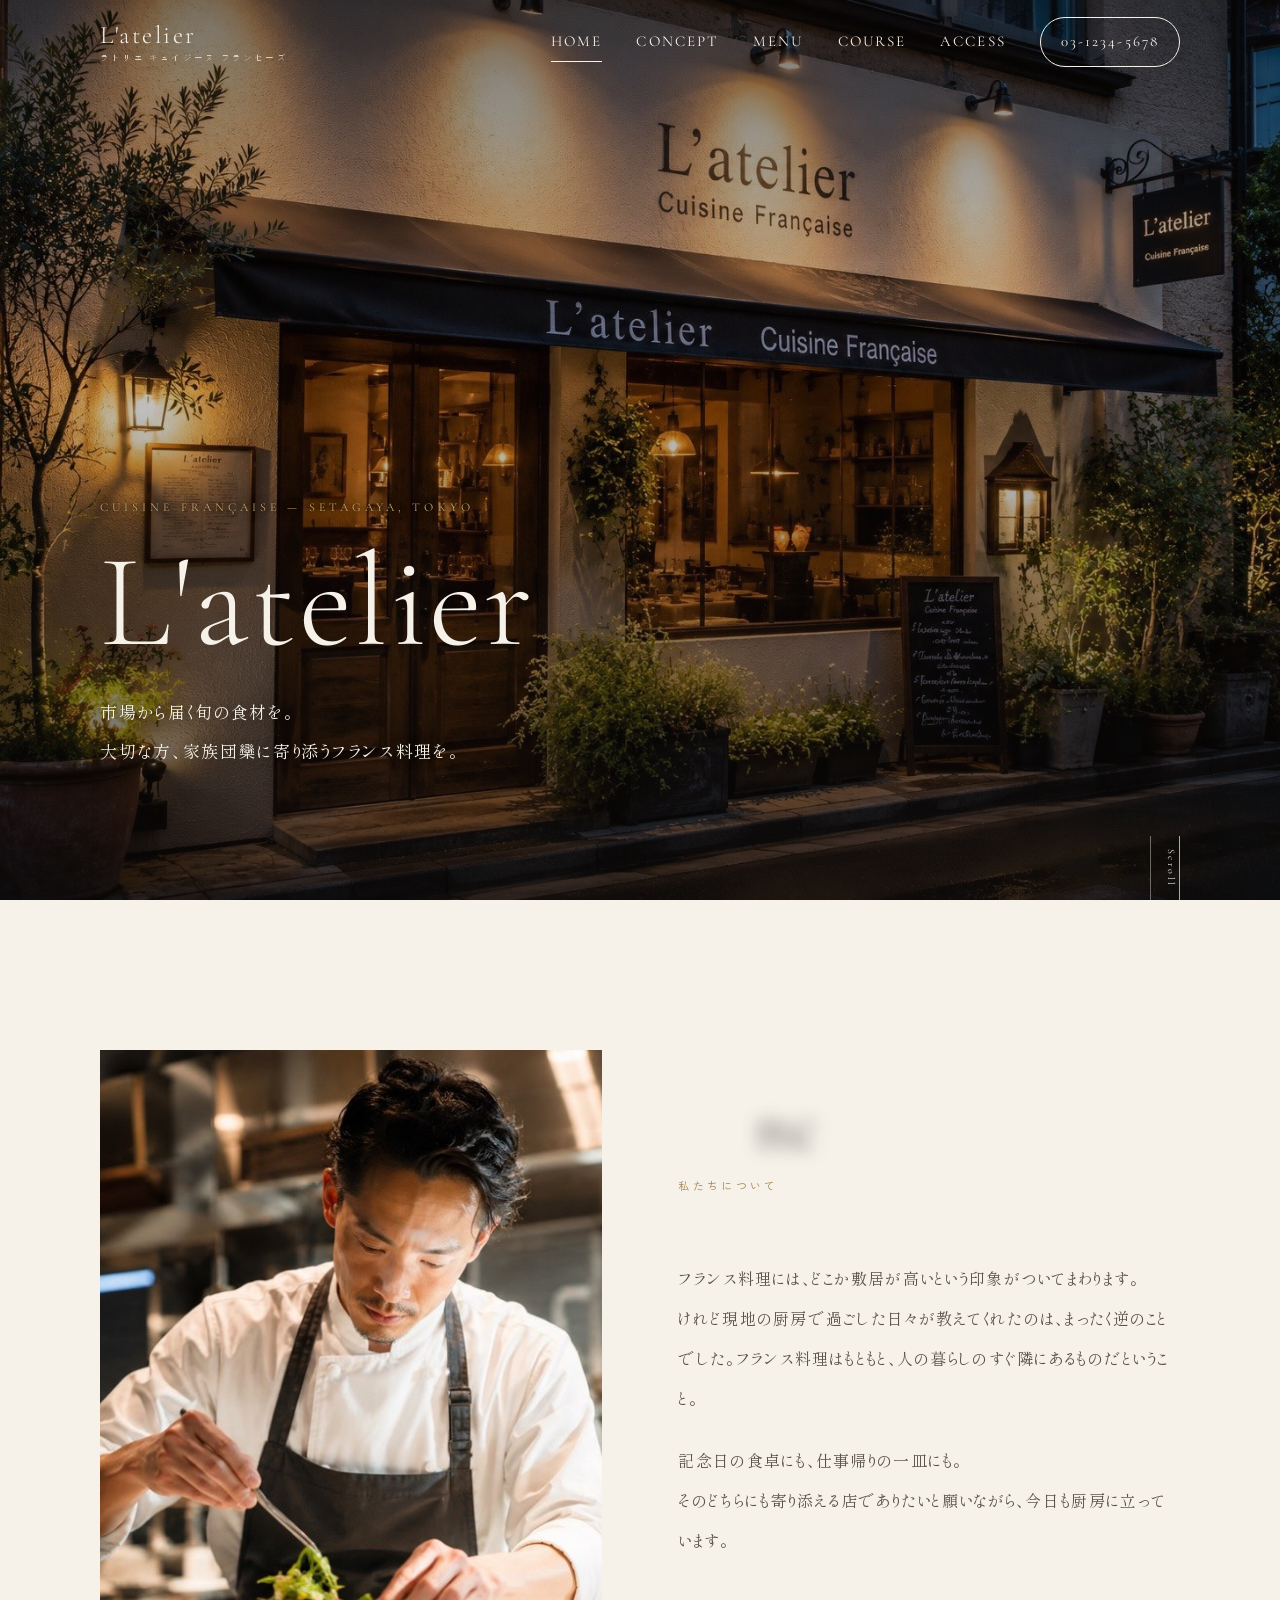
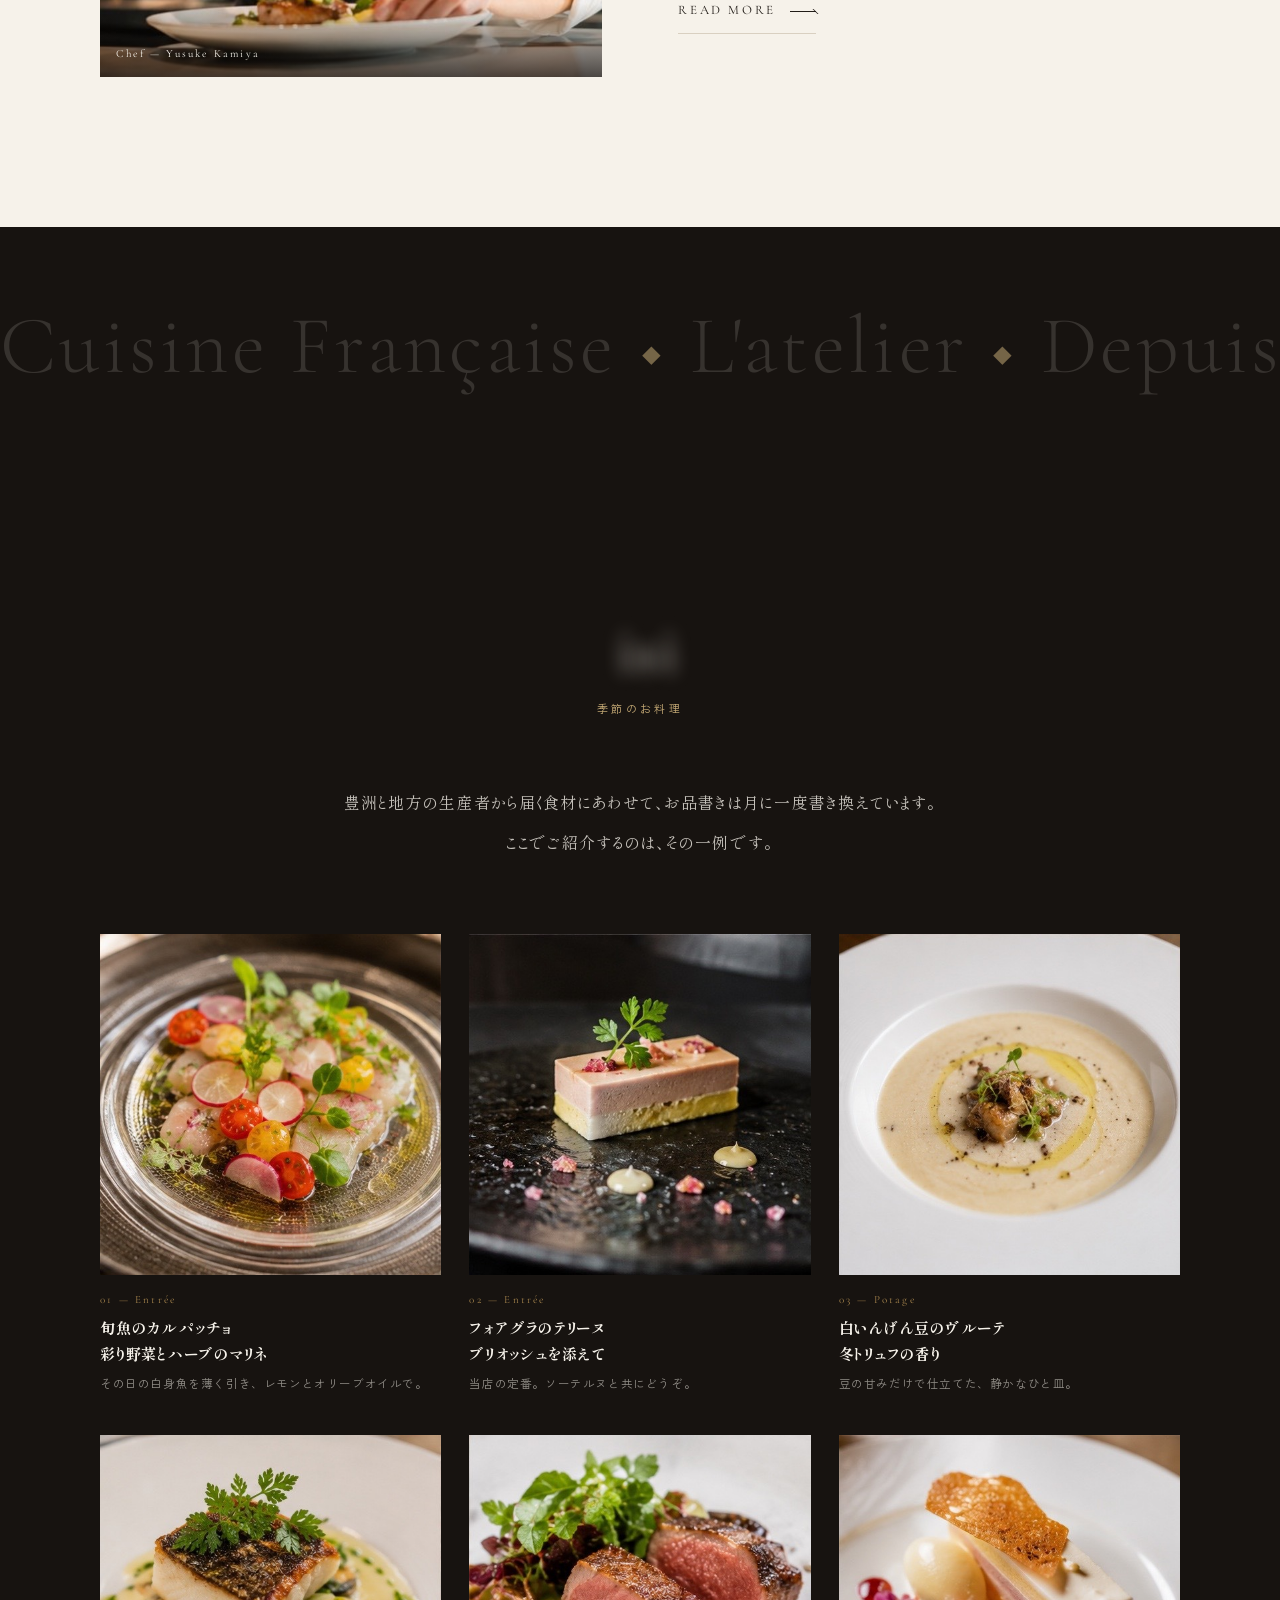
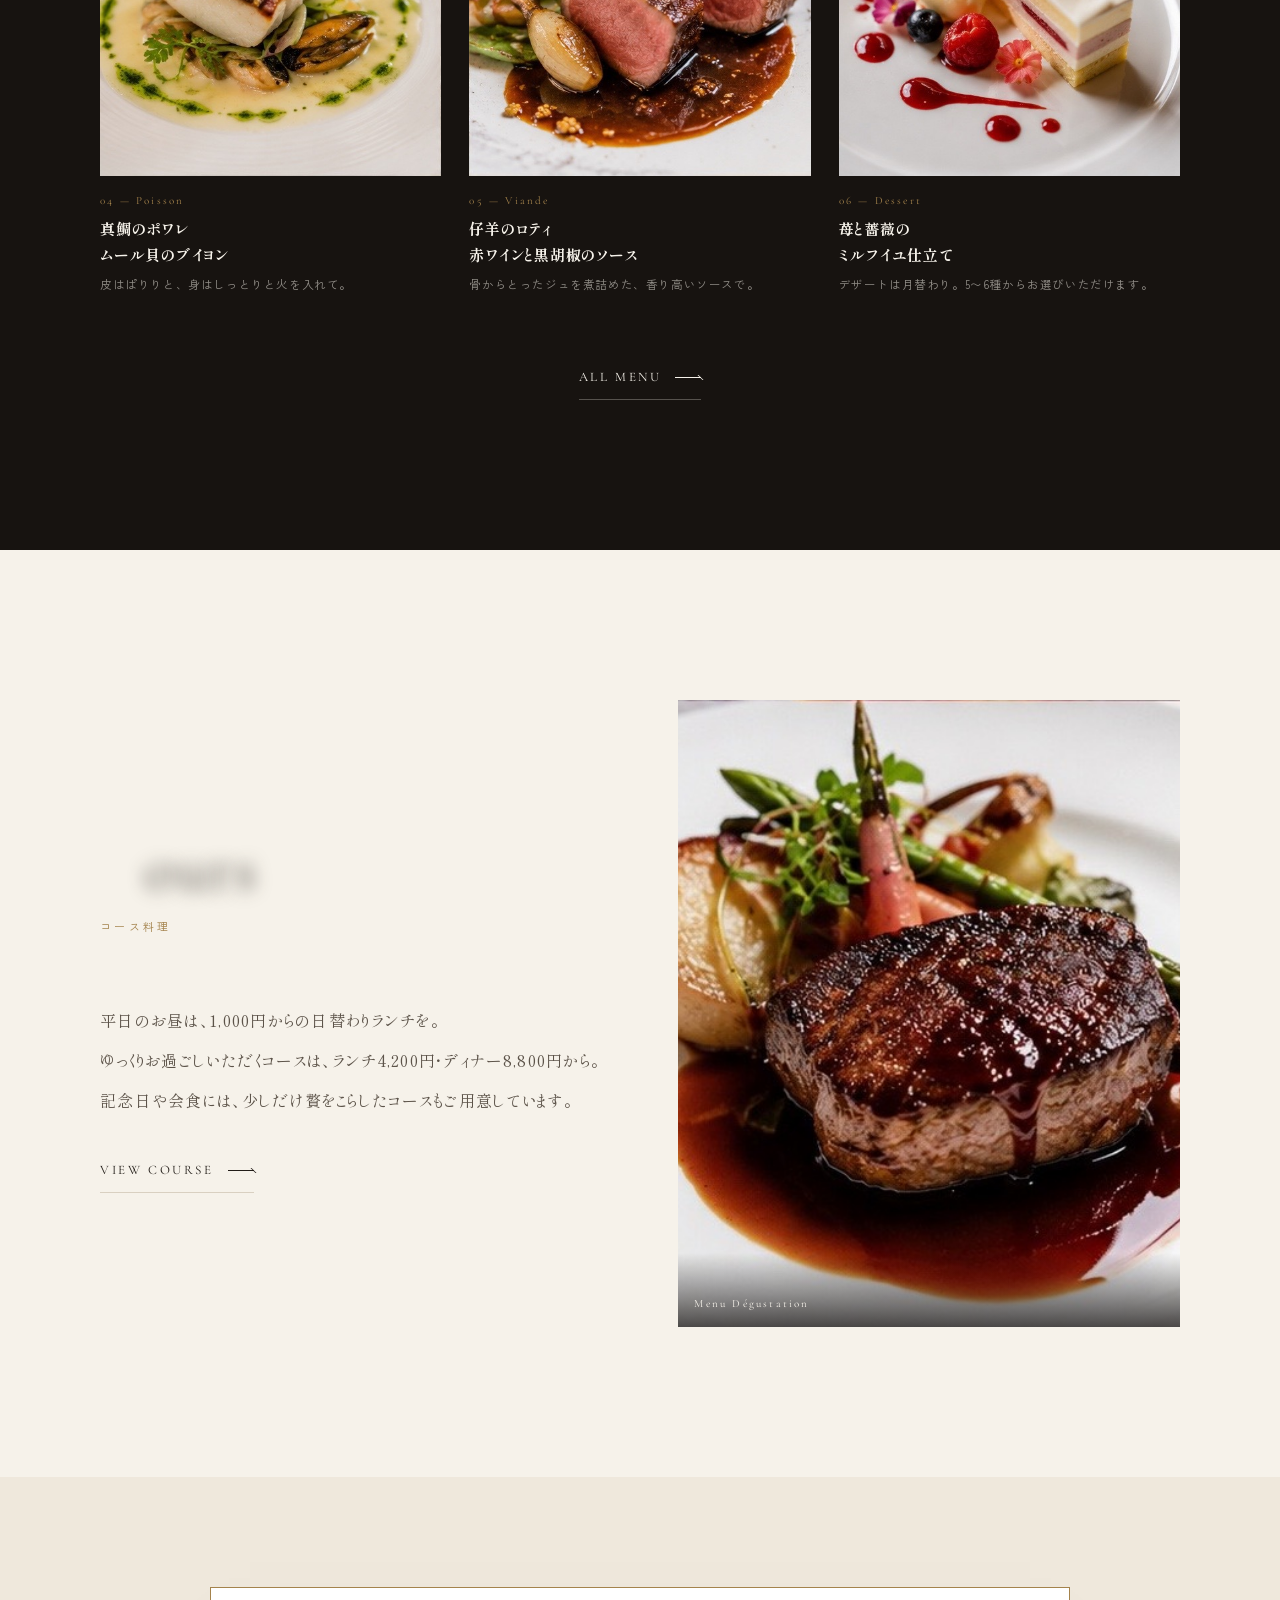
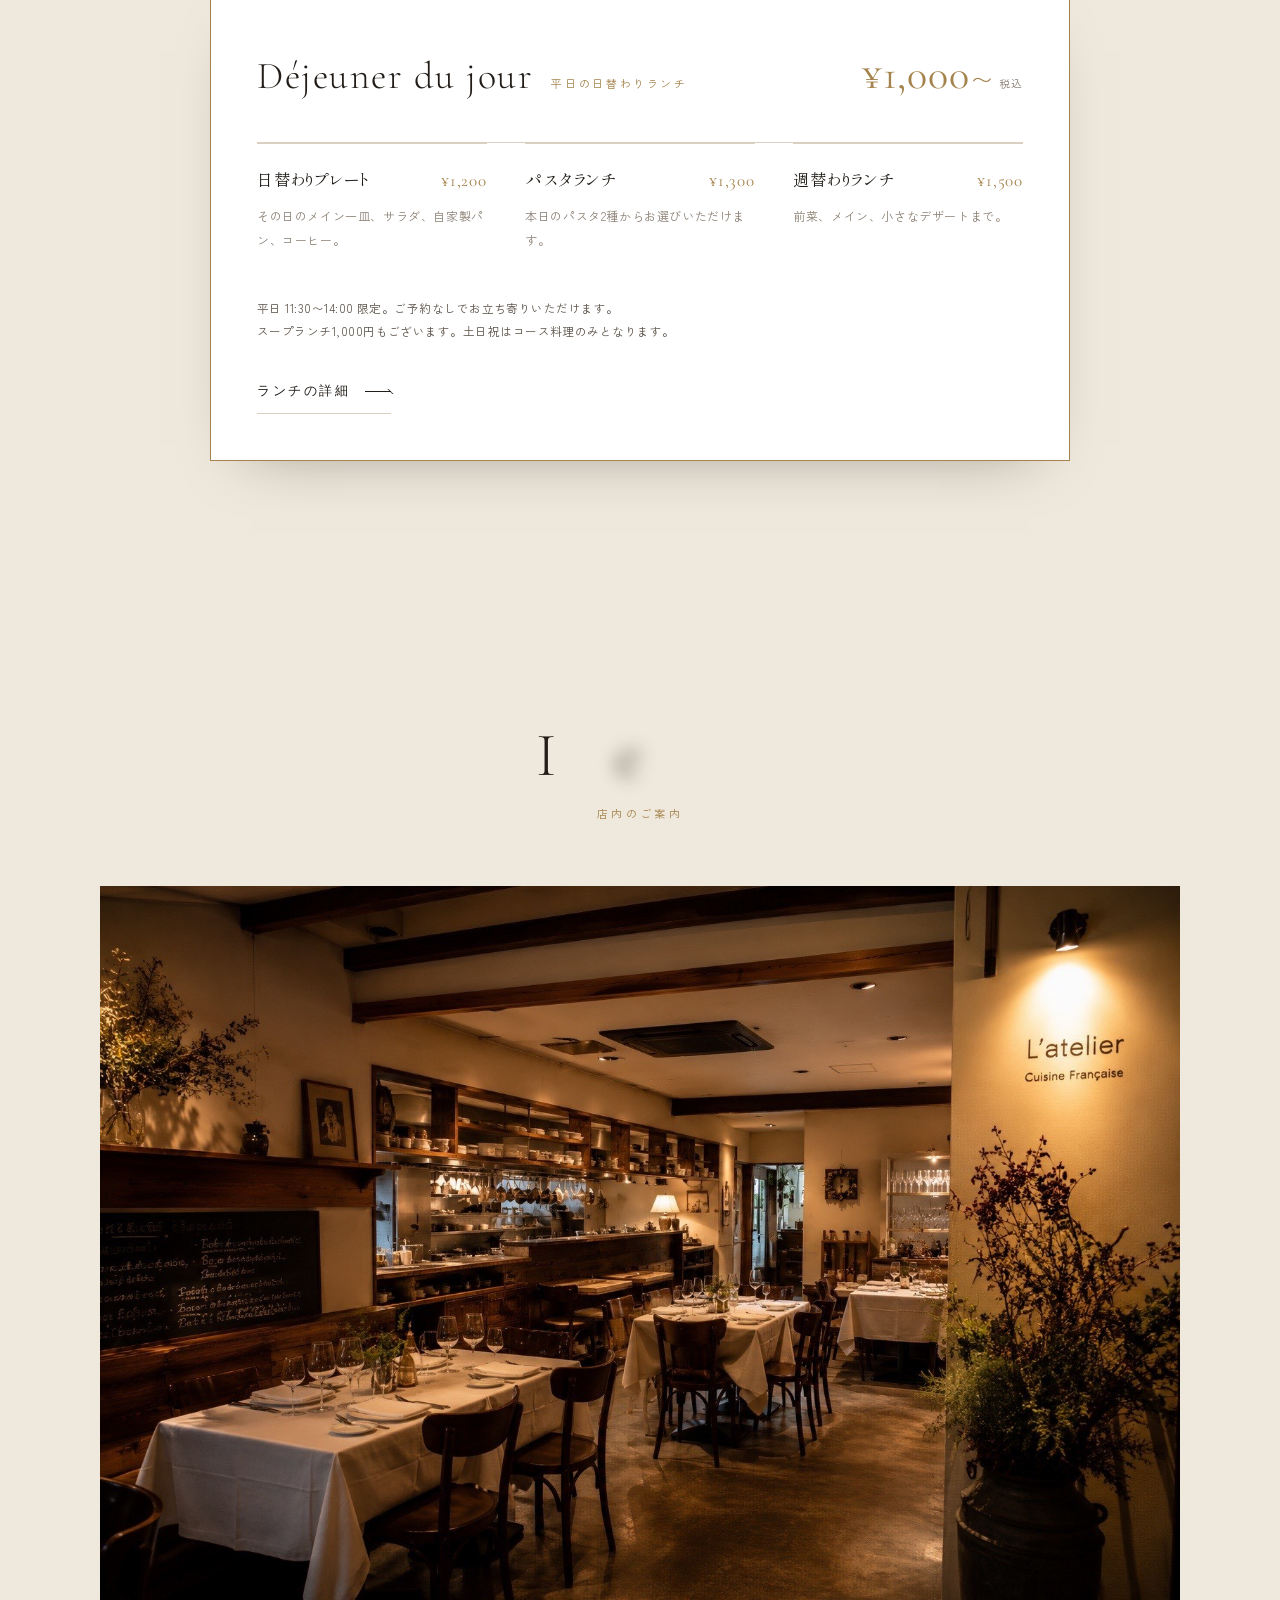
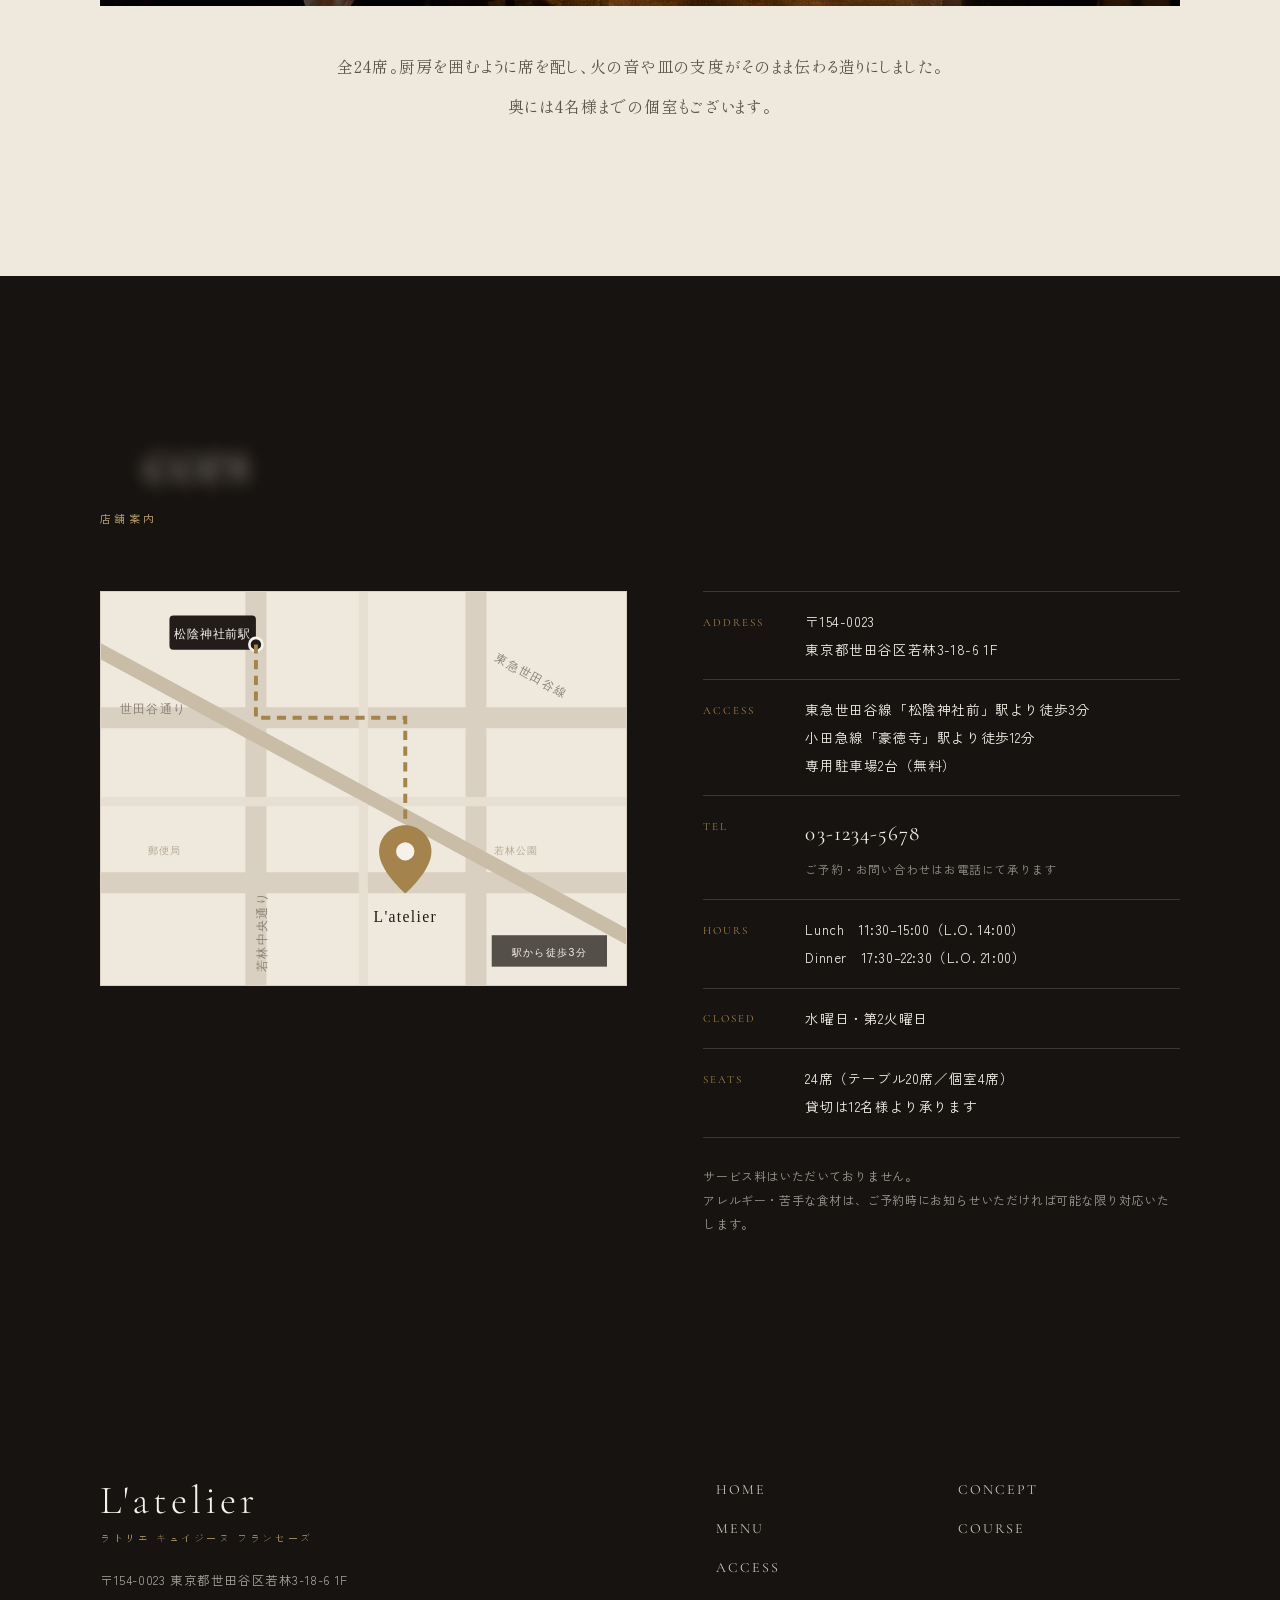
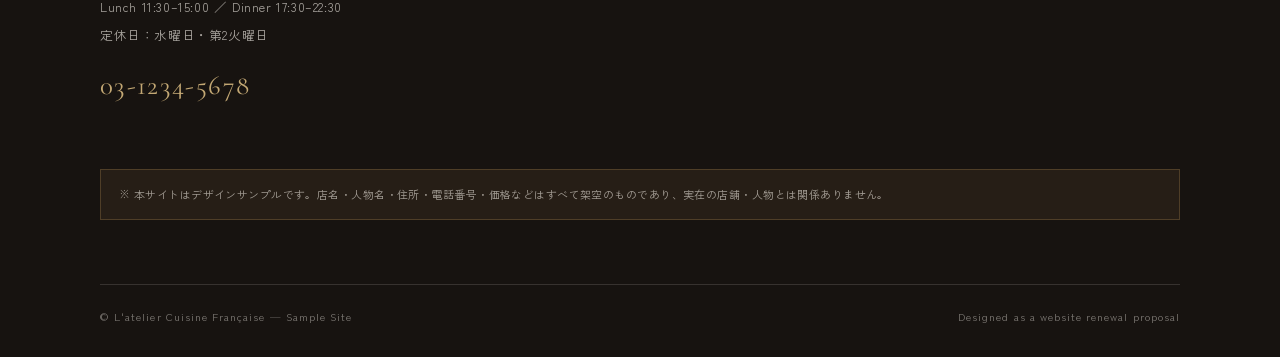
==== commit 1955b56f: "文言修正" ====
--- a/index.html
+++ b/index.html
@@ -1,378 +1,698 @@
-<!DOCTYPE html>
+<!doctype html>
 <html lang="ja" class="no-js">
-<head>
-<meta charset="utf-8">
-<meta name="viewport" content="width=device-width, initial-scale=1">
-<title>L'atelier Cuisine Française（ラトリエ キュイジーヌ フランセーズ）｜世田谷・松陰神社前のフレンチレストラン</title>
-<meta name="description" content="東京・世田谷、松陰神社前のフレンチレストラン「L'atelier Cuisine Française（ラトリエ キュイジーヌ フランセーズ）」。市場から届く旬の食材を、フランス仕込みの技法で。平日は1,000円からの日替わりランチも。ランチコース4,200円〜、ディナーコース8,800円〜。">
-<meta property="og:title" content="L'atelier Cuisine Française｜世田谷・松陰神社前のフレンチレストラン">
-<meta property="og:description" content="旬の食材を、フランス仕込みの技法で。世田谷・松陰神社前の小さなフレンチレストラン。">
-<meta property="og:type" content="website">
-<meta property="og:image" content="assets/img/scene/exterior.jpg">
-<link rel="preconnect" href="https://fonts.googleapis.com">
-<link rel="preconnect" href="https://fonts.gstatic.com" crossorigin>
-<link href="https://fonts.googleapis.com/css2?family=Cormorant+Garamond:wght@300;400&family=Shippori+Mincho:wght@400;500&family=Zen+Kaku+Gothic+New:wght@400;500&display=swap" rel="stylesheet">
-<link rel="icon" href="assets/img/favicon.svg" type="image/svg+xml">
-<link rel="stylesheet" href="assets/css/style.css">
-</head>
-<body>
-
-<!-- loading -->
-<div class="loading" aria-hidden="true">
-  <div>
-    <div class="loading__logo">L'atelier</div>
-    <div class="loading__bar"></div>
-  </div>
-</div>
-
-<!-- custom cursor -->
-<div class="cursor" id="cursor" aria-hidden="true"><span class="cursor__text" id="cursorText"></span></div>
-
-<!-- header -->
-<header class="header is-over">
-  <a class="header__logo" href="index.html">L'atelier<small>ラトリエ キュイジーヌ フランセーズ</small></a>
-  <nav class="header__nav">
-    <a href="index.html" aria-current="page">Home</a>
-    <a href="concept.html">Concept</a>
-    <a href="menu.html">Menu</a>
-    <a href="course.html">Course</a>
-    <a href="#access">Access</a>
-    <a class="header__tel" href="tel:0312345678">03-1234-5678</a>
-  </nav>
-  <button class="burger" type="button" aria-expanded="false" aria-controls="drawer" aria-label="メニューを開く">
-    <span class="burger__line"></span><span class="burger__line"></span><span class="burger__line"></span>
-  </button>
-</header>
-
-<!-- drawer -->
-<nav class="drawer" id="drawer" aria-hidden="true">
-  <ul class="drawer__list">
-    <li><a href="index.html"><span class="drawer__en">Home</span><span class="drawer__jp">トップ</span></a></li>
-    <li><a href="concept.html"><span class="drawer__en">Concept</span><span class="drawer__jp">私たちについて</span></a></li>
-    <li><a href="menu.html"><span class="drawer__en">Menu</span><span class="drawer__jp">お品書き</span></a></li>
-    <li><a href="course.html"><span class="drawer__en">Course</span><span class="drawer__jp">コース料理</span></a></li>
-    <li><a href="index.html#access"><span class="drawer__en">Access</span><span class="drawer__jp">店舗案内</span></a></li>
-  </ul>
-  <div class="drawer__foot">
-    〒154-0023 東京都世田谷区若林3-18-6 1F<br>
-    Lunch 11:30–15:00 / Dinner 17:30–22:30<br>
-    定休日：水曜日・第2火曜日
-    <a class="tel" href="tel:0312345678">03-1234-5678</a>
-  </div>
-</nav>
-
-<main>
-
-  <!-- ============ KV ============ -->
-  <section class="kv">
-    <div class="kv__bg">
-      <div class="kv__bg__item kv__bg__item--exterior"><img src="assets/img/scene/exterior.jpg" srcset="assets/img/scene/exterior-960.jpg 960w, assets/img/scene/exterior.jpg 1536w" sizes="100vw" alt="夕暮れのL'atelier外観" fetchpriority="high"></div>
-      <div class="kv__bg__item"><img src="assets/img/scene/interior.jpg" srcset="assets/img/scene/interior-960.jpg 960w, assets/img/scene/interior.jpg 1536w" sizes="100vw" alt="灯りのともる店内" loading="lazy"></div>
-      <div class="kv__bg__item kv__bg__item--chef"><img src="assets/img/scene/chef.jpg" srcset="assets/img/scene/chef-960.jpg 960w, assets/img/scene/chef.jpg 1536w" sizes="100vw" alt="厨房で仕上げをするシェフ" loading="lazy"></div>
-      <div class="kv__bg__item"><img src="assets/img/dish/canard.jpg" alt="鴨胸肉のロースト" loading="lazy"></div>
-    </div>
-
-    <div class="kv__body">
-      <p class="kv__sub" data-kv-after>Cuisine Française — Setagaya, Tokyo</p>
-      <h1 class="kv__title">
-        <span class="line" data-split-hero>L'atelier</span>
-      </h1>
-      <p class="kv__lead" data-kv-after>
-        市場からまっすぐ届いた、その日いちばんの食材を。<br>
-        肩ひじ張らない、けれど確かなフランス料理を。
-      </p>
-    </div>
-
-    <span class="kv__scroll">Scroll<i></i></span>
-  </section>
-
-  <!-- ============ concept teaser ============ -->
-  <section class="sect wrap">
-    <div class="inner duo">
-      <figure class="duo__fig" data-zoom>
-        <img src="assets/img/scene/chef.jpg" srcset="assets/img/scene/chef-960.jpg 960w, assets/img/scene/chef.jpg 1536w" sizes="(min-width: 900px) 50vw, 100vw" alt="皿の仕上げをするシェフ 神谷悠介" loading="lazy">
-        <figcaption>Chef — Yusuke Kamiya</figcaption>
-      </figure>
+  <head>
+    <meta charset="utf-8" />
+    <meta name="viewport" content="width=device-width, initial-scale=1" />
+    <title>
+      L'atelier Cuisine Française（ラトリエ キュイジーヌ
+      フランセーズ）｜世田谷・松陰神社前のフレンチレストラン
+    </title>
+    <meta
+      name="description"
+      content="東京・世田谷、松陰神社前のフレンチレストラン「L'atelier Cuisine Française（ラトリエ キュイジーヌ フランセーズ）」。市場から届く旬の食材を、フランス仕込みの技法で。平日は1,000円からの日替わりランチも。ランチコース4,200円〜、ディナーコース8,800円〜。"
+    />
+    <meta
+      property="og:title"
+      content="L'atelier Cuisine Française｜世田谷・松陰神社前のフレンチレストラン"
+    />
+    <meta
+      property="og:description"
+      content="旬の食材を、フランス仕込みの技法で。世田谷・松陰神社前の小さなフレンチレストラン。"
+    />
+    <meta property="og:type" content="website" />
+    <meta property="og:image" content="assets/img/scene/exterior.jpg" />
+    <link rel="preconnect" href="https://fonts.googleapis.com" />
+    <link rel="preconnect" href="https://fonts.gstatic.com" crossorigin />
+    <link
+      href="https://fonts.googleapis.com/css2?family=Cormorant+Garamond:wght@300;400&family=Shippori+Mincho:wght@400;500&family=Zen+Kaku+Gothic+New:wght@400;500&display=swap"
+      rel="stylesheet"
+    />
+    <link rel="icon" href="assets/img/favicon.svg" type="image/svg+xml" />
+    <link rel="stylesheet" href="assets/css/style.css" />
+  </head>
+  <body>
+    <!-- loading -->
+    <div class="loading" aria-hidden="true">
       <div>
-        <div class="shead">
-          <span class="shead__en" data-split>Concept</span>
-          <span class="shead__jp" data-reveal data-delay="1">私たちについて</span>
-        </div>
-        <p class="lead" data-reveal data-delay="2">
-          フランス料理には、どこか敷居が高いという印象がついてまわります。<br>
-          けれど現地の厨房で過ごした日々が教えてくれたのは、まったく逆のことでした。フランス料理はもともと、人の暮らしのすぐ隣にあるものだということ。
-        </p>
-        <p class="lead" data-reveal data-delay="3" style="margin-top:1.4em">
-          記念日の食卓にも、仕事帰りの一皿にも。<br>
-          そのどちらにも寄り添える店でありたいと願いながら、今日も厨房に立っています。
-        </p>
-        <p data-reveal data-delay="4" style="margin-top:2.2em">
-          <a class="btn" href="concept.html" data-cursor-text="View|more">Read more<i></i></a>
-        </p>
+        <div class="loading__logo">L'atelier</div>
+        <div class="loading__bar"></div>
       </div>
     </div>
-  </section>
-
-  <!-- ============ marquee ============ -->
-  <div class="marquee" aria-hidden="true">
-    <div class="marquee__row">
-      <span>Cuisine Française <em>◆</em> L'atelier <em>◆</em> Depuis 2012 <em>◆</em> </span>
-      <span>Cuisine Française <em>◆</em> L'atelier <em>◆</em> Depuis 2012 <em>◆</em> </span>
+
+    <!-- custom cursor -->
+    <div class="cursor" id="cursor" aria-hidden="true">
+      <span class="cursor__text" id="cursorText"></span>
     </div>
-  </div>
-
-  <!-- ============ cuisine ============ -->
-  <section class="sect sect--dark wrap">
-    <div class="inner">
-      <div class="shead shead--center">
-        <span class="shead__en" data-split>Cuisine</span>
-        <span class="shead__jp" data-reveal data-delay="1">季節のお料理</span>
-      </div>
-      <p class="lead" data-reveal data-delay="2" style="text-align:center;max-width:620px;margin-inline:auto">
-        豊洲と地方の生産者から届く食材にあわせて、お品書きは月に一度書き換えています。<br>ここでご紹介するのは、その一例です。
-      </p>
-
-      <div class="dishes" style="margin-top:clamp(40px,8vw,72px)">
-        <article class="dish" data-reveal>
-          <div class="dish__fig" data-zoom><img src="assets/img/dish/carpaccio.jpg" alt="旬魚のカルパッチョ" loading="lazy"></div>
-          <span class="dish__no">01 — Entrée</span>
-          <h3 class="dish__name">旬魚のカルパッチョ<br>彩り野菜とハーブのマリネ</h3>
-          <p class="dish__desc">その日の白身魚を薄く引き、レモンとオリーブオイルで。</p>
-        </article>
-        <article class="dish" data-reveal data-delay="1">
-          <div class="dish__fig" data-zoom><img src="assets/img/dish/terrine.jpg" alt="フォアグラのテリーヌ" loading="lazy"></div>
-          <span class="dish__no">02 — Entrée</span>
-          <h3 class="dish__name">フォアグラのテリーヌ<br>ブリオッシュを添えて</h3>
-          <p class="dish__desc">当店の定番。ソーテルヌと共にどうぞ。</p>
-        </article>
-        <article class="dish" data-reveal data-delay="2">
-          <div class="dish__fig" data-zoom><img src="assets/img/dish/veloute.jpg" alt="白いんげん豆のヴルーテ" loading="lazy"></div>
-          <span class="dish__no">03 — Potage</span>
-          <h3 class="dish__name">白いんげん豆のヴルーテ<br>冬トリュフの香り</h3>
-          <p class="dish__desc">豆の甘みだけで仕立てた、静かなひと皿。</p>
-        </article>
-        <article class="dish" data-reveal>
-          <div class="dish__fig" data-zoom><img src="assets/img/dish/poisson.jpg" alt="真鯛のポワレ" loading="lazy"></div>
-          <span class="dish__no">04 — Poisson</span>
-          <h3 class="dish__name">真鯛のポワレ<br>ムール貝のブイヨン</h3>
-          <p class="dish__desc">皮はぱりりと、身はしっとりと火を入れて。</p>
-        </article>
-        <article class="dish" data-reveal data-delay="1">
-          <div class="dish__fig" data-zoom><img src="assets/img/dish/roti.jpg" alt="仔羊のロティ" loading="lazy"></div>
-          <span class="dish__no">05 — Viande</span>
-          <h3 class="dish__name">仔羊のロティ<br>赤ワインと黒胡椒のソース</h3>
-          <p class="dish__desc">骨からとったジュを煮詰めた、香り高いソースで。</p>
-        </article>
-        <article class="dish" data-reveal data-delay="2">
-          <div class="dish__fig" data-zoom><img src="assets/img/dish/mille.jpg" alt="苺と薔薇のミルフイユ仕立て" loading="lazy"></div>
-          <span class="dish__no">06 — Dessert</span>
-          <h3 class="dish__name">苺と薔薇の<br>ミルフイユ仕立て</h3>
-          <p class="dish__desc">デザートは月替わり。5〜6種からお選びいただけます。</p>
-        </article>
-      </div>
-
-      <p data-reveal style="margin-top:clamp(40px,8vw,64px);text-align:center">
-        <a class="btn" href="menu.html" data-cursor-text="View|menu">All menu<i></i></a>
-      </p>
-    </div>
-  </section>
-
-  <!-- ============ course teaser ============ -->
-  <section class="sect wrap">
-    <div class="inner duo duo--rev">
-      <figure class="duo__fig" data-zoom>
-        <img src="assets/img/dish/filet.jpg" alt="黒毛和牛フィレのグリエ" loading="lazy">
-        <figcaption>Menu Dégustation</figcaption>
-      </figure>
-      <div>
-        <div class="shead">
-          <span class="shead__en" data-split>Course</span>
-          <span class="shead__jp" data-reveal data-delay="1">コース料理</span>
-        </div>
-        <p class="lead" data-reveal data-delay="2">
-          平日のお昼は、1,000円からの日替わりランチを。<br>
-          ゆっくりお過ごしいただくコースは、ランチ4,200円・ディナー8,800円から。記念日や会食には、少しだけ贅をこらしたコースもご用意しています。
-        </p>
-        <p data-reveal data-delay="3" style="margin-top:2.2em">
-          <a class="btn" href="course.html" data-cursor-text="View|course">View course<i></i></a>
-        </p>
-      </div>
-    </div>
-  </section>
-
-  <!-- ============ 日替わりランチ ============ -->
-  <section class="sect sect--tight sect--deep wrap">
-    <div class="inner--narrow">
-      <div class="daily daily--band" data-reveal>
-        <div class="daily__head">
-          <span class="daily__en">Déjeuner du jour</span>
-          <span class="daily__jp">平日の日替わりランチ</span>
-          <span class="daily__from">¥1,000<em>〜</em><small>税込</small></span>
-        </div>
-
-        <div class="daily__items">
-          <div class="daily__item">
-            <p class="daily__name">日替わりプレート<b>¥1,200</b></p>
-            <p class="daily__desc">その日のメイン一皿、サラダ、自家製パン、コーヒー。</p>
-          </div>
-          <div class="daily__item">
-            <p class="daily__name">パスタランチ<b>¥1,300</b></p>
-            <p class="daily__desc">本日のパスタ2種からお選びいただけます。</p>
-          </div>
-          <div class="daily__item">
-            <p class="daily__name">週替わりランチ<b>¥1,500</b></p>
-            <p class="daily__desc">前菜、メイン、小さなデザートまで。</p>
-          </div>
-        </div>
-
-        <p class="daily__note">
-          平日 11:30〜14:00 限定。ご予約なしでお立ち寄りいただけます。<br>
-          スープランチ1,000円もございます。土日祝はコース料理のみとなります。
-        </p>
-
-        <p style="margin-top:clamp(22px,5vw,32px)">
-          <a class="btn" href="course.html#daily-lunch" data-cursor-text="View|lunch">ランチの詳細<i></i></a>
-        </p>
-      </div>
-    </div>
-  </section>
-
-  <!-- ============ interior ============ -->
-  <section class="sect sect--deep wrap">
-    <div class="inner">
-      <div class="shead shead--center">
-        <span class="shead__en" data-split>Interior</span>
-        <span class="shead__jp" data-reveal data-delay="1">店内のご案内</span>
-      </div>
-      <figure data-zoom data-reveal data-delay="2">
-        <img src="assets/img/scene/interior.jpg" srcset="assets/img/scene/interior-960.jpg 960w, assets/img/scene/interior.jpg 1536w" sizes="100vw" alt="テーブルの整った店内" loading="lazy">
-      </figure>
-      <p class="lead" data-reveal data-delay="3" style="text-align:center;max-width:620px;margin:clamp(24px,5vw,40px) auto 0">
-        全24席。厨房を囲むように席を配し、火の音や皿の支度がそのまま伝わる造りにしました。<br>
-        奥には4名様までの個室もございます。
-      </p>
-    </div>
-  </section>
-
-  <!-- ============ access ============ -->
-  <section class="sect sect--dark wrap" id="access">
-    <div class="inner">
-      <div class="shead">
-        <span class="shead__en" data-split>Access</span>
-        <span class="shead__jp" data-reveal data-delay="1">店舗案内</span>
-      </div>
-
-      <div class="access">
-        <div class="access__map" data-reveal>
-          <svg viewBox="0 0 400 300" role="img" aria-label="松陰神社前駅から当店までの略地図" style="position:absolute;inset:0;width:100%;height:100%">
-            <rect width="400" height="300" fill="#efe8dc"/>
-            <g stroke="#d9d0c1" stroke-width="16" fill="none">
-              <path d="M-10 96 H410"/><path d="M-10 222 H410"/>
-              <path d="M118 -10 V310"/><path d="M286 -10 V310"/>
-            </g>
-            <g stroke="#e7dfd1" stroke-width="7" fill="none">
-              <path d="M-10 160 H410"/><path d="M200 -10 V310"/>
-            </g>
-            <path d="M-10 40 L410 268" stroke="#c9bda7" stroke-width="11" fill="none"/>
-            <g fill="#8c8175" font-family="sans-serif" font-size="9" letter-spacing="1">
-              <text x="14" y="92">世田谷通り</text>
-              <text x="126" y="290" transform="rotate(-90 126 290)">若林中央通り</text>
-              <text x="300" y="52" transform="rotate(29 300 52)">東急世田谷線</text>
-            </g>
-            <g>
-              <rect x="52" y="18" width="66" height="26" rx="3" fill="#221d18"/>
-              <text x="85" y="35" fill="#f6f2ea" font-family="sans-serif" font-size="9" text-anchor="middle">松陰神社前駅</text>
-            </g>
-            <circle cx="118" cy="40" r="5" fill="#221d18" stroke="#f6f2ea" stroke-width="2"/>
-            <path d="M118 40 L118 96 L232 96 L232 178" stroke="#a4834c" stroke-width="3" stroke-dasharray="7 5" fill="none"/>
-            <g>
-              <path d="M232 178 c-11 0 -20 9 -20 20 c0 15 20 32 20 32 s20 -17 20 -32 c0 -11 -9 -20 -20 -20 z" fill="#a4834c"/>
-              <circle cx="232" cy="198" r="7" fill="#f6f2ea"/>
-              <text x="232" y="252" fill="#221d18" font-family="serif" font-size="12" text-anchor="middle" letter-spacing="1">L'atelier</text>
-            </g>
-            <g fill="#b5aa98" font-family="sans-serif" font-size="8">
-              <text x="300" y="200">若林公園</text>
-              <text x="36" y="200">郵便局</text>
-            </g>
-            <rect x="298" y="262" width="88" height="24" fill="rgba(34,29,24,.75)"/>
-            <text x="342" y="278" fill="#f6f2ea" font-family="sans-serif" font-size="8" text-anchor="middle" letter-spacing="1">駅から徒歩3分</text>
-          </svg>
-        </div>
-
-        <div data-reveal data-delay="1">
-          <dl class="info">
-            <div>
-              <dt>Address</dt>
-              <dd>〒154-0023<br>東京都世田谷区若林3-18-6 1F</dd>
-            </div>
-            <div>
-              <dt>Access</dt>
-              <dd>東急世田谷線「松陰神社前」駅より徒歩3分<br>小田急線「豪徳寺」駅より徒歩12分<br>専用駐車場2台（無料）</dd>
-            </div>
-            <div>
-              <dt>Tel</dt>
-              <dd><a class="en" href="tel:0312345678">03-1234-5678</a><br><span style="font-size:11.5px;color:rgba(246,242,234,.55)">ご予約・お問い合わせはお電話にて承ります</span></dd>
-            </div>
-            <div>
-              <dt>Hours</dt>
-              <dd>Lunch　11:30–15:00（L.O. 14:00）<br>Dinner　17:30–22:30（L.O. 21:00）</dd>
-            </div>
-            <div>
-              <dt>Closed</dt>
-              <dd>水曜日・第2火曜日</dd>
-            </div>
-            <div>
-              <dt>Seats</dt>
-              <dd>24席（テーブル20席／個室4席）<br>貸切は12名様より承ります</dd>
-            </div>
-          </dl>
-          <p style="margin-top:26px;font-size:12px;line-height:2;color:rgba(246,242,234,.6)">
-            サービス料はいただいておりません。<br>
-            アレルギー・苦手な食材は、ご予約時にお知らせいただければ可能な限り対応いたします。
-          </p>
-        </div>
-      </div>
-    </div>
-  </section>
-
-</main>
-
-<!-- footer -->
-<footer class="footer">
-  <div class="inner">
-    <div class="footer__top">
-      <div>
-        <p class="footer__logo">L'atelier<small>ラトリエ キュイジーヌ フランセーズ</small></p>
-        <p class="footer__addr">
-          〒154-0023 東京都世田谷区若林3-18-6 1F<br>
-          Lunch 11:30–15:00 ／ Dinner 17:30–22:30<br>
-          定休日：水曜日・第2火曜日
-        </p>
-        <a class="footer__tel" href="tel:0312345678">03-1234-5678</a>
-      </div>
-      <nav class="footer__nav">
-        <a href="index.html">Home</a>
+
+    <!-- header -->
+    <header class="header is-over">
+      <a class="header__logo" href="index.html"
+        >L'atelier<small>ラトリエ キュイジーヌ フランセーズ</small></a
+      >
+      <nav class="header__nav">
+        <a href="index.html" aria-current="page">Home</a>
         <a href="concept.html">Concept</a>
         <a href="menu.html">Menu</a>
         <a href="course.html">Course</a>
-        <a href="index.html#access">Access</a>
+        <a href="#access">Access</a>
+        <a class="header__tel" href="tel:0312345678">03-1234-5678</a>
       </nav>
+      <button
+        class="burger"
+        type="button"
+        aria-expanded="false"
+        aria-controls="drawer"
+        aria-label="メニューを開く"
+      >
+        <span class="burger__line"></span><span class="burger__line"></span
+        ><span class="burger__line"></span>
+      </button>
+    </header>
+
+    <!-- drawer -->
+    <nav class="drawer" id="drawer" aria-hidden="true">
+      <ul class="drawer__list">
+        <li>
+          <a href="index.html"
+            ><span class="drawer__en">Home</span
+            ><span class="drawer__jp">トップ</span></a
+          >
+        </li>
+        <li>
+          <a href="concept.html"
+            ><span class="drawer__en">Concept</span
+            ><span class="drawer__jp">私たちについて</span></a
+          >
+        </li>
+        <li>
+          <a href="menu.html"
+            ><span class="drawer__en">Menu</span
+            ><span class="drawer__jp">お品書き</span></a
+          >
+        </li>
+        <li>
+          <a href="course.html"
+            ><span class="drawer__en">Course</span
+            ><span class="drawer__jp">コース料理</span></a
+          >
+        </li>
+        <li>
+          <a href="index.html#access"
+            ><span class="drawer__en">Access</span
+            ><span class="drawer__jp">店舗案内</span></a
+          >
+        </li>
+      </ul>
+      <div class="drawer__foot">
+        〒154-0023 東京都世田谷区若林3-18-6 1F<br />
+        Lunch 11:30–15:00 / Dinner 17:30–22:30<br />
+        定休日：水曜日・第2火曜日
+        <a class="tel" href="tel:0312345678">03-1234-5678</a>
+      </div>
+    </nav>
+
+    <main>
+      <!-- ============ KV ============ -->
+      <section class="kv">
+        <div class="kv__bg">
+          <div class="kv__bg__item kv__bg__item--exterior">
+            <img
+              src="assets/img/scene/exterior.jpg"
+              srcset="
+                assets/img/scene/exterior-960.jpg  960w,
+                assets/img/scene/exterior.jpg     1536w
+              "
+              sizes="100vw"
+              alt="夕暮れのL'atelier外観"
+              fetchpriority="high"
+            />
+          </div>
+          <div class="kv__bg__item">
+            <img
+              src="assets/img/scene/interior.jpg"
+              srcset="
+                assets/img/scene/interior-960.jpg  960w,
+                assets/img/scene/interior.jpg     1536w
+              "
+              sizes="100vw"
+              alt="灯りのともる店内"
+              loading="lazy"
+            />
+          </div>
+          <div class="kv__bg__item kv__bg__item--chef">
+            <img
+              src="assets/img/scene/chef.jpg"
+              srcset="
+                assets/img/scene/chef-960.jpg  960w,
+                assets/img/scene/chef.jpg     1536w
+              "
+              sizes="100vw"
+              alt="厨房で仕上げをするシェフ"
+              loading="lazy"
+            />
+          </div>
+          <div class="kv__bg__item">
+            <img
+              src="assets/img/dish/canard.jpg"
+              alt="鴨胸肉のロースト"
+              loading="lazy"
+            />
+          </div>
+        </div>
+
+        <div class="kv__body">
+          <p class="kv__sub" data-kv-after>
+            Cuisine Française — Setagaya, Tokyo
+          </p>
+          <h1 class="kv__title">
+            <span class="line" data-split-hero>L'atelier</span>
+          </h1>
+          <p class="kv__lead" data-kv-after>
+            市場から届く旬の食材を。<br />
+            大切な方、家族団欒に寄り添うフランス料理を。
+          </p>
+        </div>
+
+        <span class="kv__scroll">Scroll<i></i></span>
+      </section>
+
+      <!-- ============ concept teaser ============ -->
+      <section class="sect wrap">
+        <div class="inner duo">
+          <figure class="duo__fig" data-zoom>
+            <img
+              src="assets/img/scene/chef.jpg"
+              srcset="
+                assets/img/scene/chef-960.jpg  960w,
+                assets/img/scene/chef.jpg     1536w
+              "
+              sizes="(min-width: 900px) 50vw, 100vw"
+              alt="皿の仕上げをするシェフ 神谷悠介"
+              loading="lazy"
+            />
+            <figcaption>Chef — Yusuke Kamiya</figcaption>
+          </figure>
+          <div>
+            <div class="shead">
+              <span class="shead__en" data-split>Concept</span>
+              <span class="shead__jp" data-reveal data-delay="1"
+                >私たちについて</span
+              >
+            </div>
+            <p class="lead" data-reveal data-delay="2">
+              フランス料理には、どこか敷居が高いという印象がついてまわります。<br />
+              けれど現地の厨房で過ごした日々が教えてくれたのは、まったく逆のことでした。フランス料理はもともと、人の暮らしのすぐ隣にあるものだということ。
+            </p>
+            <p
+              class="lead"
+              data-reveal
+              data-delay="3"
+              style="margin-top: 1.4em"
+            >
+              記念日の食卓にも、仕事帰りの一皿にも。<br />
+              そのどちらにも寄り添える店でありたいと願いながら、今日も厨房に立っています。
+            </p>
+            <p data-reveal data-delay="4" style="margin-top: 2.2em">
+              <a class="btn" href="concept.html" data-cursor-text="View|more"
+                >Read more<i></i
+              ></a>
+            </p>
+          </div>
+        </div>
+      </section>
+
+      <!-- ============ marquee ============ -->
+      <div class="marquee" aria-hidden="true">
+        <div class="marquee__row">
+          <span
+            >Cuisine Française <em>◆</em> L'atelier <em>◆</em> Depuis 2012
+            <em>◆</em>
+          </span>
+          <span
+            >Cuisine Française <em>◆</em> L'atelier <em>◆</em> Depuis 2012
+            <em>◆</em>
+          </span>
+        </div>
+      </div>
+
+      <!-- ============ cuisine ============ -->
+      <section class="sect sect--dark wrap">
+        <div class="inner">
+          <div class="shead shead--center">
+            <span class="shead__en" data-split>Cuisine</span>
+            <span class="shead__jp" data-reveal data-delay="1"
+              >季節のお料理</span
+            >
+          </div>
+          <p
+            class="lead"
+            data-reveal
+            data-delay="2"
+            style="text-align: center; max-width: 620px; margin-inline: auto"
+          >
+            豊洲と地方の生産者から届く食材にあわせて、お品書きは月に一度書き換えています。<br />ここでご紹介するのは、その一例です。
+          </p>
+
+          <div class="dishes" style="margin-top: clamp(40px, 8vw, 72px)">
+            <article class="dish" data-reveal>
+              <div class="dish__fig" data-zoom>
+                <img
+                  src="assets/img/dish/carpaccio.jpg"
+                  alt="旬魚のカルパッチョ"
+                  loading="lazy"
+                />
+              </div>
+              <span class="dish__no">01 — Entrée</span>
+              <h3 class="dish__name">
+                旬魚のカルパッチョ<br />彩り野菜とハーブのマリネ
+              </h3>
+              <p class="dish__desc">
+                その日の白身魚を薄く引き、レモンとオリーブオイルで。
+              </p>
+            </article>
+            <article class="dish" data-reveal data-delay="1">
+              <div class="dish__fig" data-zoom>
+                <img
+                  src="assets/img/dish/terrine.jpg"
+                  alt="フォアグラのテリーヌ"
+                  loading="lazy"
+                />
+              </div>
+              <span class="dish__no">02 — Entrée</span>
+              <h3 class="dish__name">
+                フォアグラのテリーヌ<br />ブリオッシュを添えて
+              </h3>
+              <p class="dish__desc">当店の定番。ソーテルヌと共にどうぞ。</p>
+            </article>
+            <article class="dish" data-reveal data-delay="2">
+              <div class="dish__fig" data-zoom>
+                <img
+                  src="assets/img/dish/veloute.jpg"
+                  alt="白いんげん豆のヴルーテ"
+                  loading="lazy"
+                />
+              </div>
+              <span class="dish__no">03 — Potage</span>
+              <h3 class="dish__name">
+                白いんげん豆のヴルーテ<br />冬トリュフの香り
+              </h3>
+              <p class="dish__desc">豆の甘みだけで仕立てた、静かなひと皿。</p>
+            </article>
+            <article class="dish" data-reveal>
+              <div class="dish__fig" data-zoom>
+                <img
+                  src="assets/img/dish/poisson.jpg"
+                  alt="真鯛のポワレ"
+                  loading="lazy"
+                />
+              </div>
+              <span class="dish__no">04 — Poisson</span>
+              <h3 class="dish__name">真鯛のポワレ<br />ムール貝のブイヨン</h3>
+              <p class="dish__desc">皮はぱりりと、身はしっとりと火を入れて。</p>
+            </article>
+            <article class="dish" data-reveal data-delay="1">
+              <div class="dish__fig" data-zoom>
+                <img
+                  src="assets/img/dish/roti.jpg"
+                  alt="仔羊のロティ"
+                  loading="lazy"
+                />
+              </div>
+              <span class="dish__no">05 — Viande</span>
+              <h3 class="dish__name">
+                仔羊のロティ<br />赤ワインと黒胡椒のソース
+              </h3>
+              <p class="dish__desc">
+                骨からとったジュを煮詰めた、香り高いソースで。
+              </p>
+            </article>
+            <article class="dish" data-reveal data-delay="2">
+              <div class="dish__fig" data-zoom>
+                <img
+                  src="assets/img/dish/mille.jpg"
+                  alt="苺と薔薇のミルフイユ仕立て"
+                  loading="lazy"
+                />
+              </div>
+              <span class="dish__no">06 — Dessert</span>
+              <h3 class="dish__name">苺と薔薇の<br />ミルフイユ仕立て</h3>
+              <p class="dish__desc">
+                デザートは月替わり。5〜6種からお選びいただけます。
+              </p>
+            </article>
+          </div>
+
+          <p
+            data-reveal
+            style="margin-top: clamp(40px, 8vw, 64px); text-align: center"
+          >
+            <a class="btn" href="menu.html" data-cursor-text="View|menu"
+              >All menu<i></i
+            ></a>
+          </p>
+        </div>
+      </section>
+
+      <!-- ============ course teaser ============ -->
+      <section class="sect wrap">
+        <div class="inner duo duo--rev">
+          <figure class="duo__fig" data-zoom>
+            <img
+              src="assets/img/dish/filet.jpg"
+              alt="黒毛和牛フィレのグリエ"
+              loading="lazy"
+            />
+            <figcaption>Menu Dégustation</figcaption>
+          </figure>
+          <div>
+            <div class="shead">
+              <span class="shead__en" data-split>Course</span>
+              <span class="shead__jp" data-reveal data-delay="1"
+                >コース料理</span
+              >
+            </div>
+            <p class="lead" data-reveal data-delay="2">
+              平日のお昼は、1,000円からの日替わりランチを。<br />
+              ゆっくりお過ごしいただくコースは、ランチ4,200円・ディナー8,800円から。記念日や会食には、少しだけ贅をこらしたコースもご用意しています。
+            </p>
+            <p data-reveal data-delay="3" style="margin-top: 2.2em">
+              <a class="btn" href="course.html" data-cursor-text="View|course"
+                >View course<i></i
+              ></a>
+            </p>
+          </div>
+        </div>
+      </section>
+
+      <!-- ============ 日替わりランチ ============ -->
+      <section class="sect sect--tight sect--deep wrap">
+        <div class="inner--narrow">
+          <div class="daily daily--band" data-reveal>
+            <div class="daily__head">
+              <span class="daily__en">Déjeuner du jour</span>
+              <span class="daily__jp">平日の日替わりランチ</span>
+              <span class="daily__from"
+                >¥1,000<em>〜</em><small>税込</small></span
+              >
+            </div>
+
+            <div class="daily__items">
+              <div class="daily__item">
+                <p class="daily__name">日替わりプレート<b>¥1,200</b></p>
+                <p class="daily__desc">
+                  その日のメイン一皿、サラダ、自家製パン、コーヒー。
+                </p>
+              </div>
+              <div class="daily__item">
+                <p class="daily__name">パスタランチ<b>¥1,300</b></p>
+                <p class="daily__desc">
+                  本日のパスタ2種からお選びいただけます。
+                </p>
+              </div>
+              <div class="daily__item">
+                <p class="daily__name">週替わりランチ<b>¥1,500</b></p>
+                <p class="daily__desc">前菜、メイン、小さなデザートまで。</p>
+              </div>
+            </div>
+
+            <p class="daily__note">
+              平日 11:30〜14:00 限定。ご予約なしでお立ち寄りいただけます。<br />
+              スープランチ1,000円もございます。土日祝はコース料理のみとなります。
+            </p>
+
+            <p style="margin-top: clamp(22px, 5vw, 32px)">
+              <a
+                class="btn"
+                href="course.html#daily-lunch"
+                data-cursor-text="View|lunch"
+                >ランチの詳細<i></i
+              ></a>
+            </p>
+          </div>
+        </div>
+      </section>
+
+      <!-- ============ interior ============ -->
+      <section class="sect sect--deep wrap">
+        <div class="inner">
+          <div class="shead shead--center">
+            <span class="shead__en" data-split>Interior</span>
+            <span class="shead__jp" data-reveal data-delay="1"
+              >店内のご案内</span
+            >
+          </div>
+          <figure data-zoom data-reveal data-delay="2">
+            <img
+              src="assets/img/scene/interior.jpg"
+              srcset="
+                assets/img/scene/interior-960.jpg  960w,
+                assets/img/scene/interior.jpg     1536w
+              "
+              sizes="100vw"
+              alt="テーブルの整った店内"
+              loading="lazy"
+            />
+          </figure>
+          <p
+            class="lead"
+            data-reveal
+            data-delay="3"
+            style="
+              text-align: center;
+              max-width: 620px;
+              margin: clamp(24px, 5vw, 40px) auto 0;
+            "
+          >
+            全24席。厨房を囲むように席を配し、火の音や皿の支度がそのまま伝わる造りにしました。<br />
+            奥には4名様までの個室もございます。
+          </p>
+        </div>
+      </section>
+
+      <!-- ============ access ============ -->
+      <section class="sect sect--dark wrap" id="access">
+        <div class="inner">
+          <div class="shead">
+            <span class="shead__en" data-split>Access</span>
+            <span class="shead__jp" data-reveal data-delay="1">店舗案内</span>
+          </div>
+
+          <div class="access">
+            <div class="access__map" data-reveal>
+              <svg
+                viewBox="0 0 400 300"
+                role="img"
+                aria-label="松陰神社前駅から当店までの略地図"
+                style="position: absolute; inset: 0; width: 100%; height: 100%"
+              >
+                <rect width="400" height="300" fill="#efe8dc" />
+                <g stroke="#d9d0c1" stroke-width="16" fill="none">
+                  <path d="M-10 96 H410" />
+                  <path d="M-10 222 H410" />
+                  <path d="M118 -10 V310" />
+                  <path d="M286 -10 V310" />
+                </g>
+                <g stroke="#e7dfd1" stroke-width="7" fill="none">
+                  <path d="M-10 160 H410" />
+                  <path d="M200 -10 V310" />
+                </g>
+                <path
+                  d="M-10 40 L410 268"
+                  stroke="#c9bda7"
+                  stroke-width="11"
+                  fill="none"
+                />
+                <g
+                  fill="#8c8175"
+                  font-family="sans-serif"
+                  font-size="9"
+                  letter-spacing="1"
+                >
+                  <text x="14" y="92">世田谷通り</text>
+                  <text x="126" y="290" transform="rotate(-90 126 290)">
+                    若林中央通り
+                  </text>
+                  <text x="300" y="52" transform="rotate(29 300 52)">
+                    東急世田谷線
+                  </text>
+                </g>
+                <g>
+                  <rect
+                    x="52"
+                    y="18"
+                    width="66"
+                    height="26"
+                    rx="3"
+                    fill="#221d18"
+                  />
+                  <text
+                    x="85"
+                    y="35"
+                    fill="#f6f2ea"
+                    font-family="sans-serif"
+                    font-size="9"
+                    text-anchor="middle"
+                  >
+                    松陰神社前駅
+                  </text>
+                </g>
+                <circle
+                  cx="118"
+                  cy="40"
+                  r="5"
+                  fill="#221d18"
+                  stroke="#f6f2ea"
+                  stroke-width="2"
+                />
+                <path
+                  d="M118 40 L118 96 L232 96 L232 178"
+                  stroke="#a4834c"
+                  stroke-width="3"
+                  stroke-dasharray="7 5"
+                  fill="none"
+                />
+                <g>
+                  <path
+                    d="M232 178 c-11 0 -20 9 -20 20 c0 15 20 32 20 32 s20 -17 20 -32 c0 -11 -9 -20 -20 -20 z"
+                    fill="#a4834c"
+                  />
+                  <circle cx="232" cy="198" r="7" fill="#f6f2ea" />
+                  <text
+                    x="232"
+                    y="252"
+                    fill="#221d18"
+                    font-family="serif"
+                    font-size="12"
+                    text-anchor="middle"
+                    letter-spacing="1"
+                  >
+                    L'atelier
+                  </text>
+                </g>
+                <g fill="#b5aa98" font-family="sans-serif" font-size="8">
+                  <text x="300" y="200">若林公園</text>
+                  <text x="36" y="200">郵便局</text>
+                </g>
+                <rect
+                  x="298"
+                  y="262"
+                  width="88"
+                  height="24"
+                  fill="rgba(34,29,24,.75)"
+                />
+                <text
+                  x="342"
+                  y="278"
+                  fill="#f6f2ea"
+                  font-family="sans-serif"
+                  font-size="8"
+                  text-anchor="middle"
+                  letter-spacing="1"
+                >
+                  駅から徒歩3分
+                </text>
+              </svg>
+            </div>
+
+            <div data-reveal data-delay="1">
+              <dl class="info">
+                <div>
+                  <dt>Address</dt>
+                  <dd>〒154-0023<br />東京都世田谷区若林3-18-6 1F</dd>
+                </div>
+                <div>
+                  <dt>Access</dt>
+                  <dd>
+                    東急世田谷線「松陰神社前」駅より徒歩3分<br />小田急線「豪徳寺」駅より徒歩12分<br />専用駐車場2台（無料）
+                  </dd>
+                </div>
+                <div>
+                  <dt>Tel</dt>
+                  <dd>
+                    <a class="en" href="tel:0312345678">03-1234-5678</a
+                    ><br /><span
+                      style="
+                        font-size: 11.5px;
+                        color: rgba(246, 242, 234, 0.55);
+                      "
+                      >ご予約・お問い合わせはお電話にて承ります</span
+                    >
+                  </dd>
+                </div>
+                <div>
+                  <dt>Hours</dt>
+                  <dd>
+                    Lunch　11:30–15:00（L.O. 14:00）<br />Dinner　17:30–22:30（L.O.
+                    21:00）
+                  </dd>
+                </div>
+                <div>
+                  <dt>Closed</dt>
+                  <dd>水曜日・第2火曜日</dd>
+                </div>
+                <div>
+                  <dt>Seats</dt>
+                  <dd>
+                    24席（テーブル20席／個室4席）<br />貸切は12名様より承ります
+                  </dd>
+                </div>
+              </dl>
+              <p
+                style="
+                  margin-top: 26px;
+                  font-size: 12px;
+                  line-height: 2;
+                  color: rgba(246, 242, 234, 0.6);
+                "
+              >
+                サービス料はいただいておりません。<br />
+                アレルギー・苦手な食材は、ご予約時にお知らせいただければ可能な限り対応いたします。
+              </p>
+            </div>
+          </div>
+        </div>
+      </section>
+    </main>
+
+    <!-- footer -->
+    <footer class="footer">
+      <div class="inner">
+        <div class="footer__top">
+          <div>
+            <p class="footer__logo">
+              L'atelier<small>ラトリエ キュイジーヌ フランセーズ</small>
+            </p>
+            <p class="footer__addr">
+              〒154-0023 東京都世田谷区若林3-18-6 1F<br />
+              Lunch 11:30–15:00 ／ Dinner 17:30–22:30<br />
+              定休日：水曜日・第2火曜日
+            </p>
+            <a class="footer__tel" href="tel:0312345678">03-1234-5678</a>
+          </div>
+          <nav class="footer__nav">
+            <a href="index.html">Home</a>
+            <a href="concept.html">Concept</a>
+            <a href="menu.html">Menu</a>
+            <a href="course.html">Course</a>
+            <a href="index.html#access">Access</a>
+          </nav>
+        </div>
+        <p class="disclaim" style="margin-top: clamp(36px, 7vw, 56px)">
+          ※
+          本サイトはデザインサンプルです。店名・人物名・住所・電話番号・価格などはすべて架空のものであり、実在の店舗・人物とは関係ありません。
+        </p>
+        <div class="footer__bottom">
+          <span>© L'atelier Cuisine Française — Sample Site</span>
+          <span>Designed as a website renewal proposal</span>
+        </div>
+      </div>
+    </footer>
+
+    <div class="cta-fixed">
+      <a href="tel:0312345678">Tel. 03-1234-5678</a>
+      <a href="index.html#access">Access</a>
     </div>
-    <p class="disclaim" style="margin-top:clamp(36px,7vw,56px)">
-      ※ 本サイトはデザインサンプルです。店名・人物名・住所・電話番号・価格などはすべて架空のものであり、実在の店舗・人物とは関係ありません。
-    </p>
-    <div class="footer__bottom">
-      <span>© L'atelier Cuisine Française — Sample Site</span>
-      <span>Designed as a website renewal proposal</span>
-    </div>
-  </div>
-</footer>
-
-<div class="cta-fixed">
-  <a href="tel:0312345678">Tel. 03-1234-5678</a>
-  <a href="index.html#access">Access</a>
-</div>
-
-<script src="assets/js/main.js"></script>
-</body>
+
+    <script src="assets/js/main.js"></script>
+  </body>
 </html>
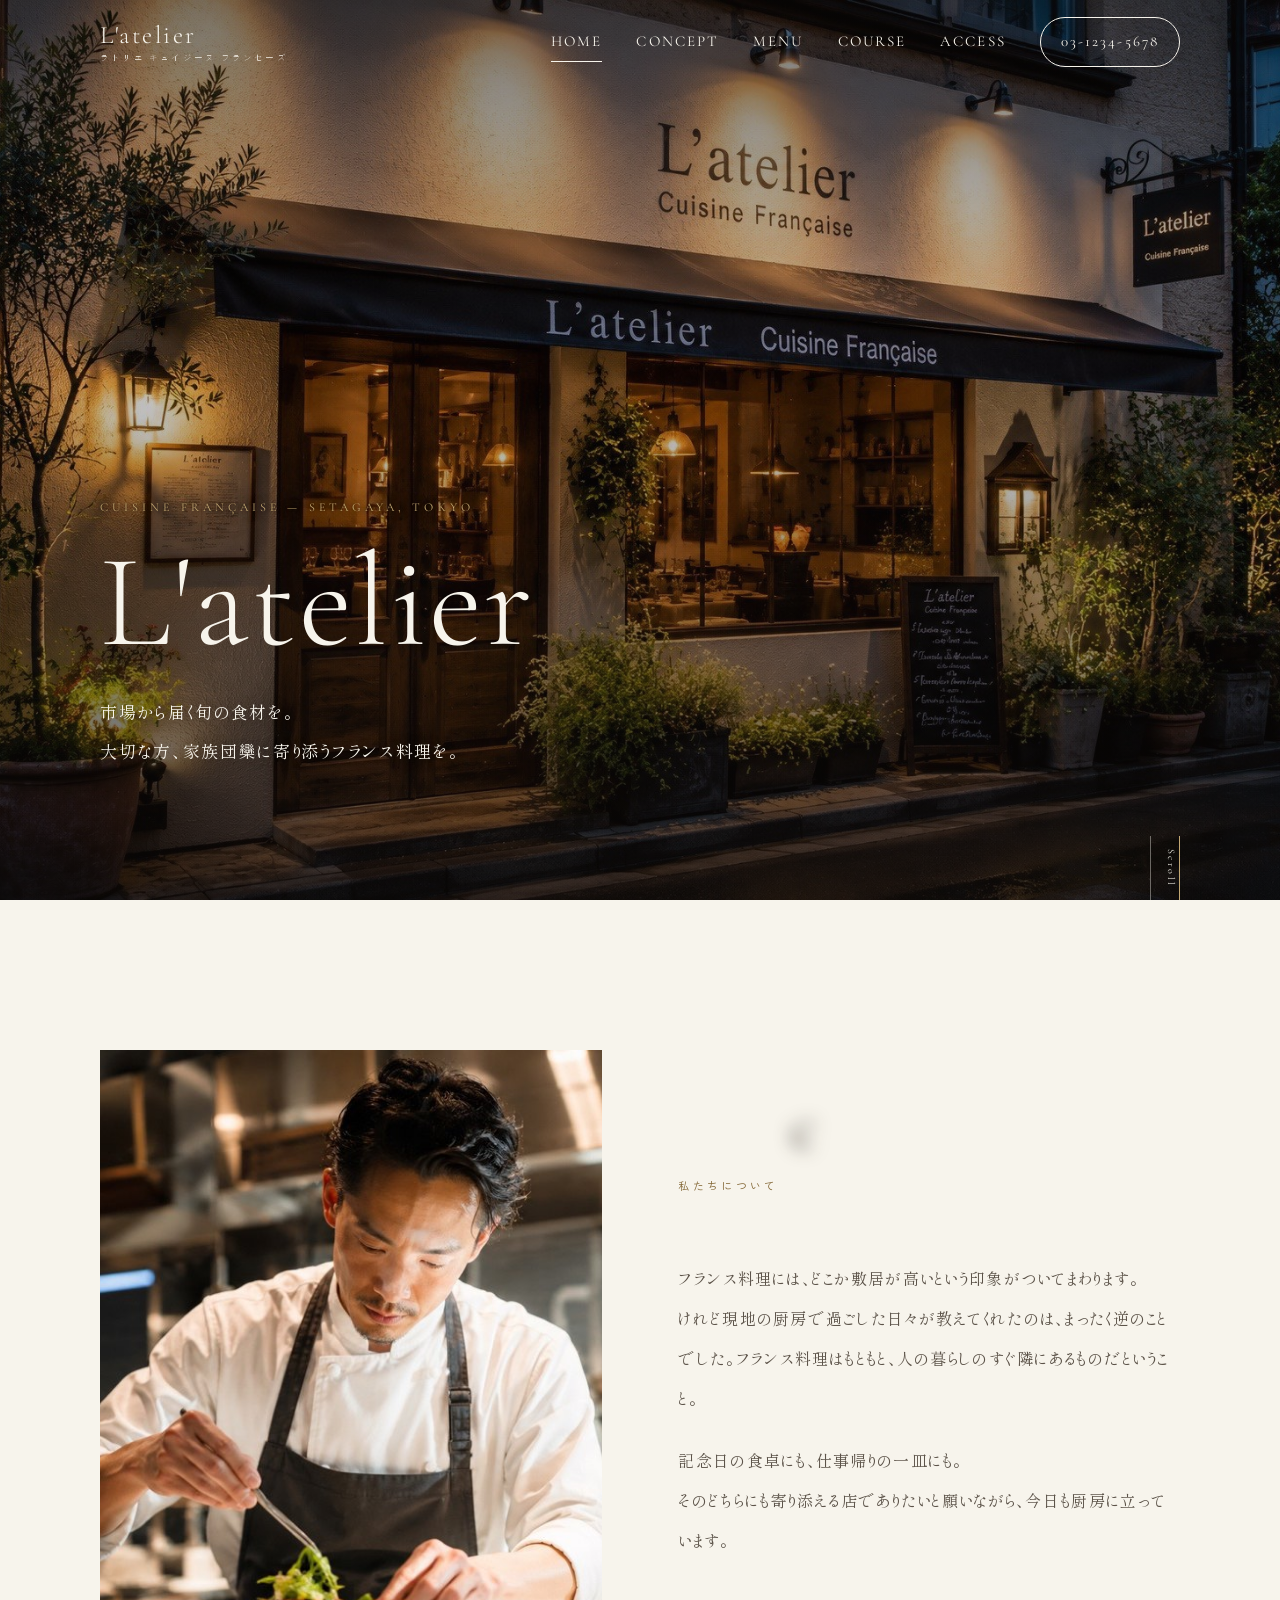
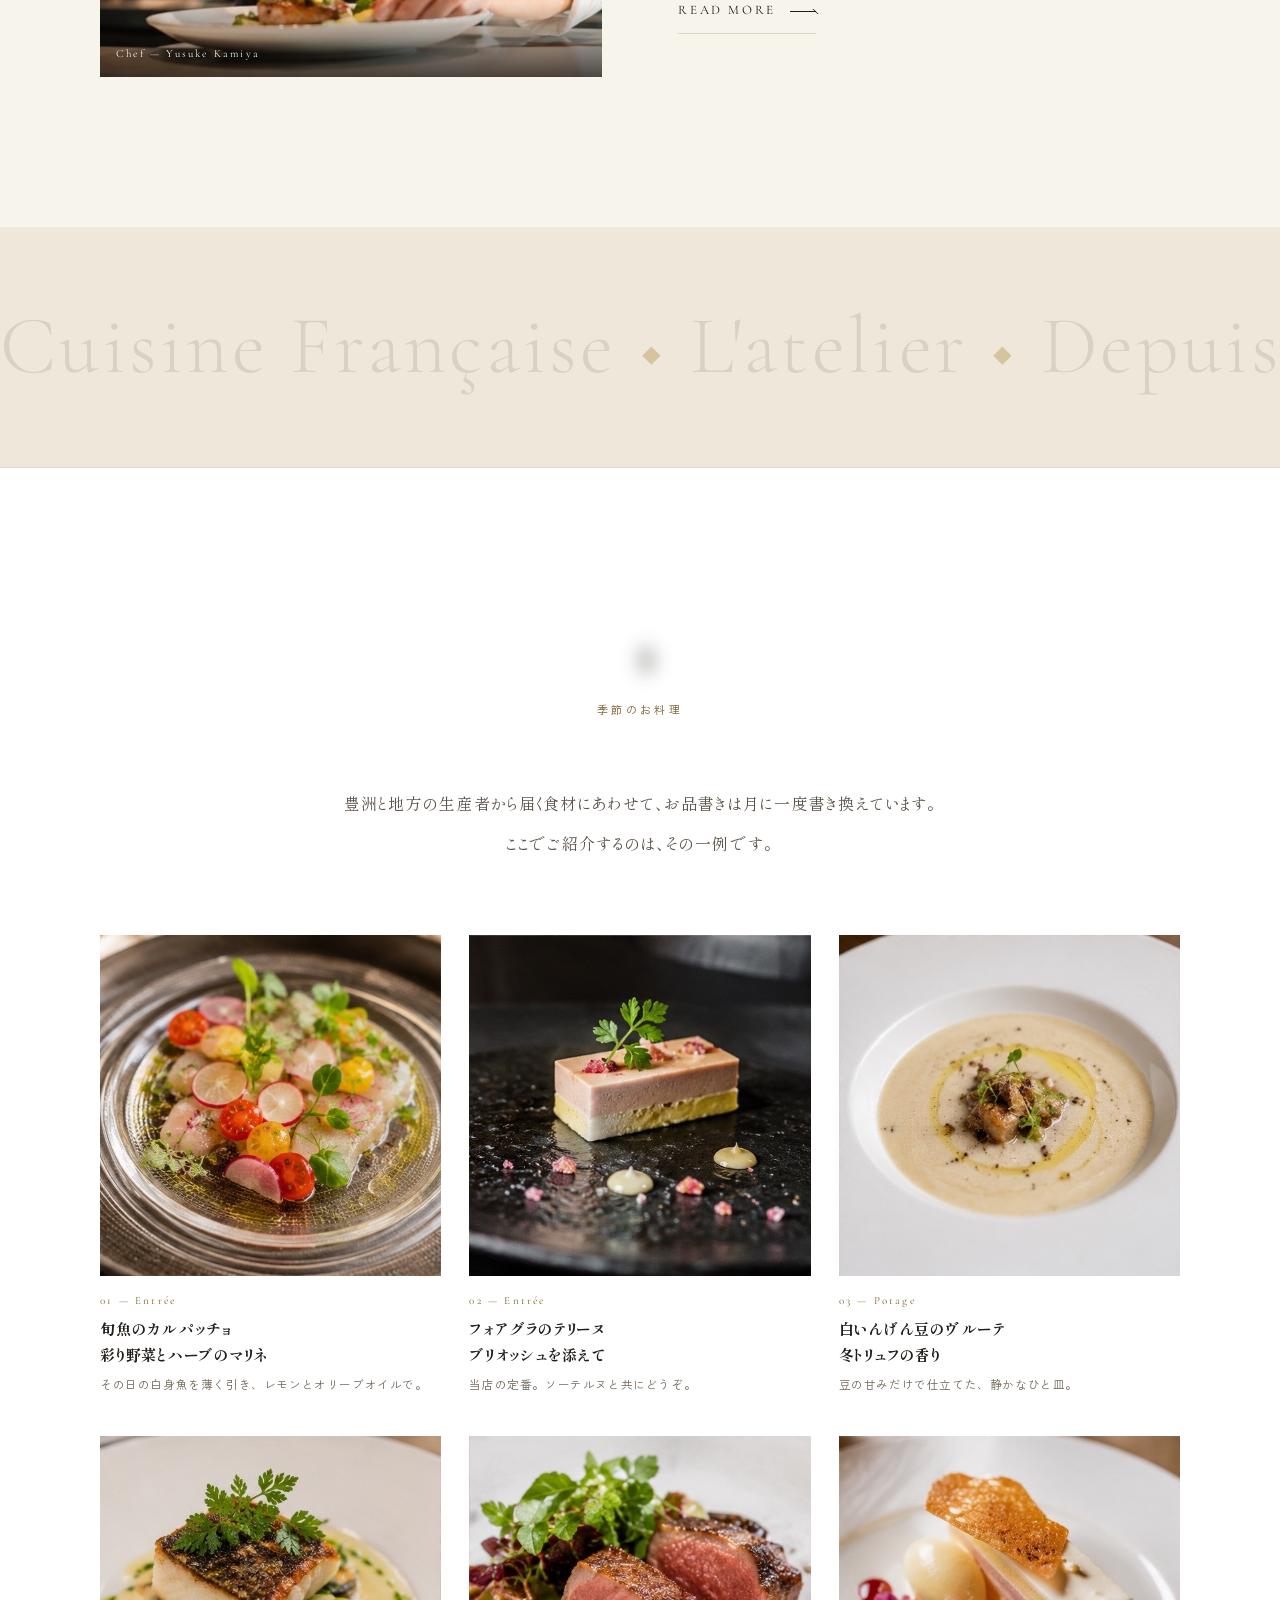
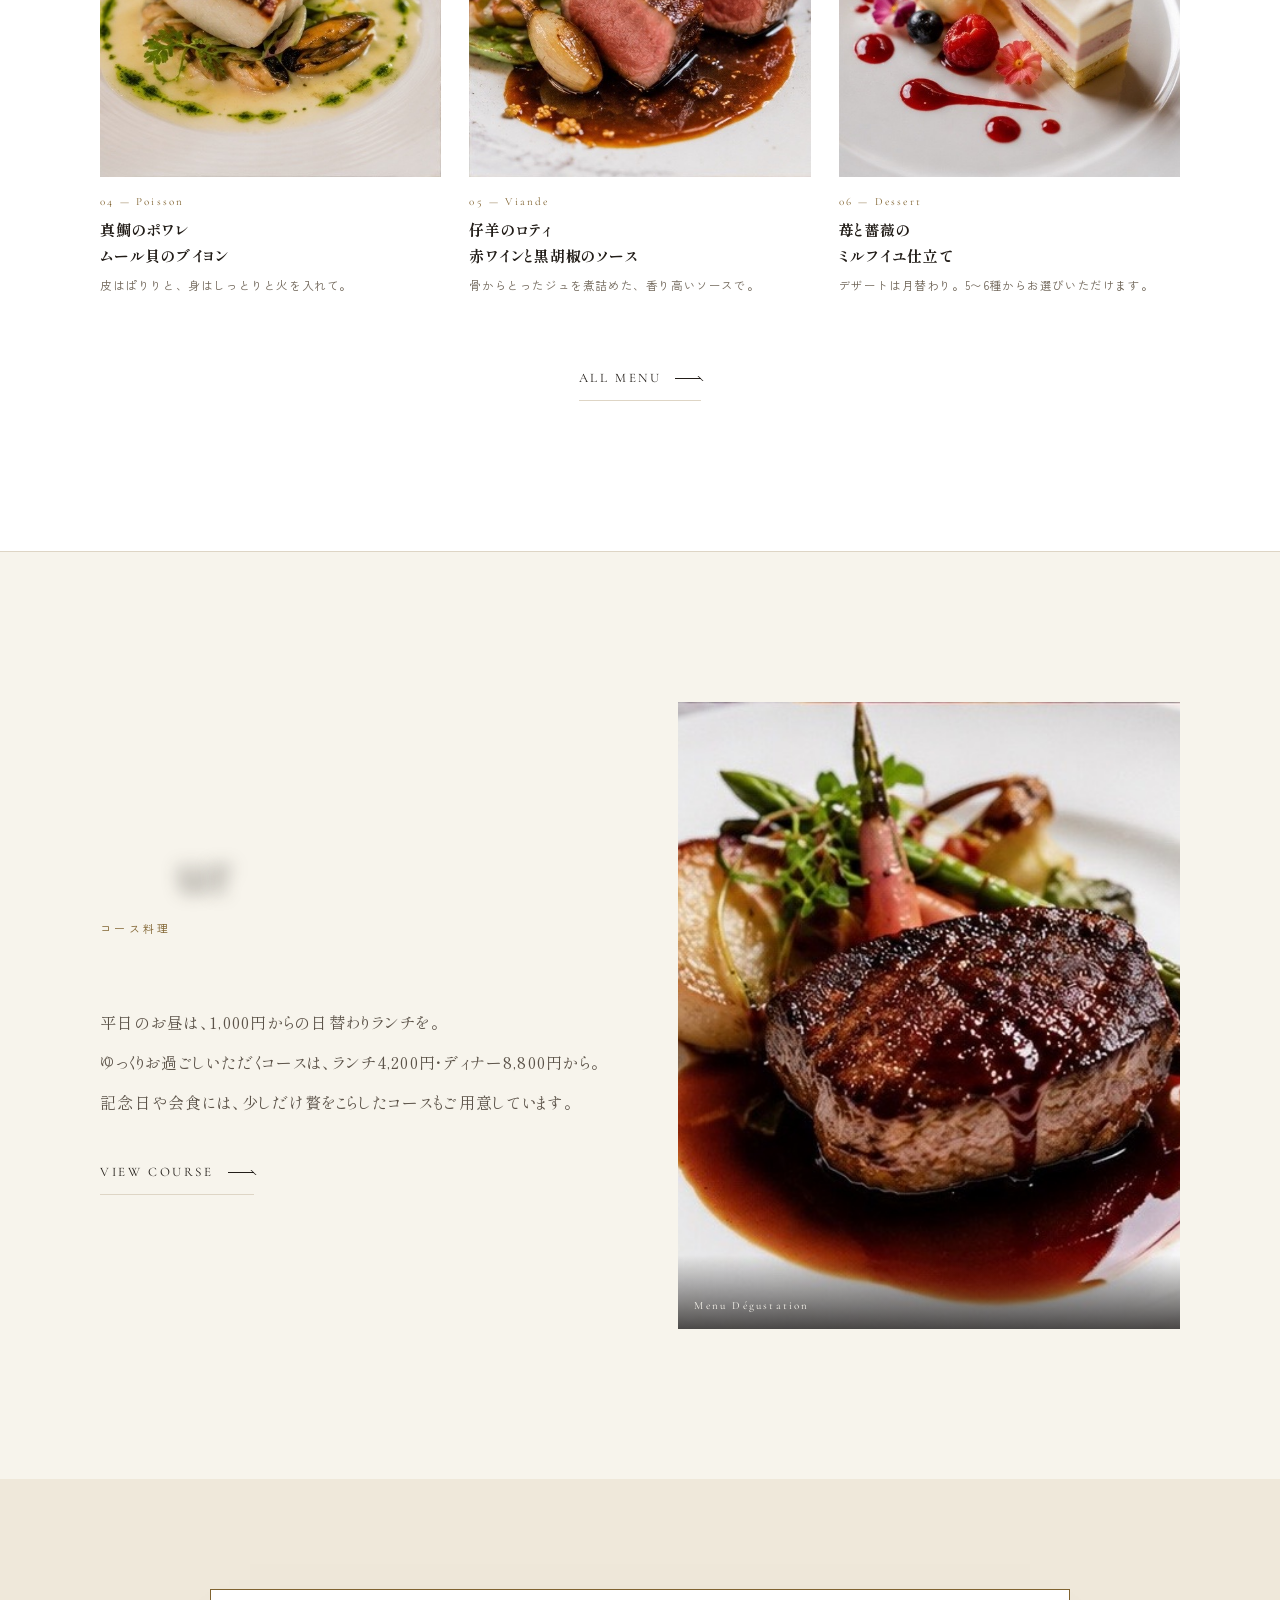
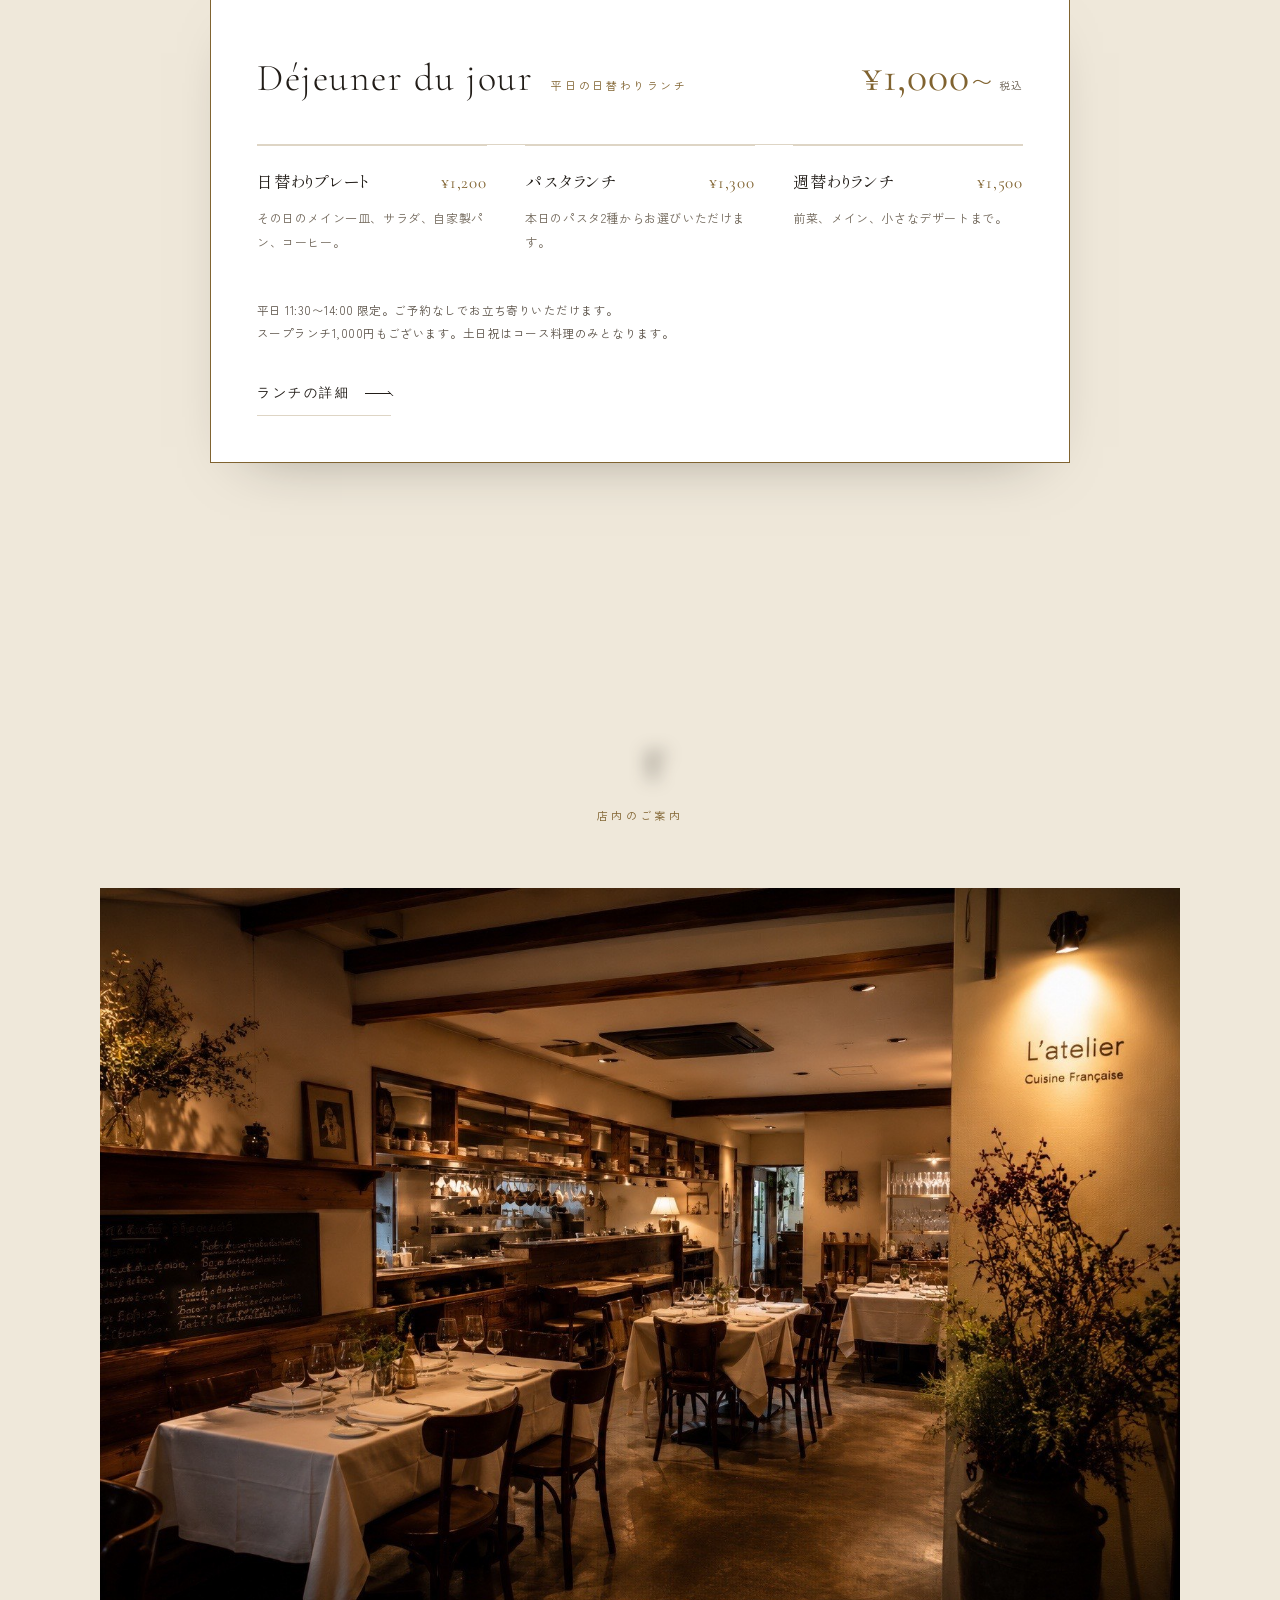
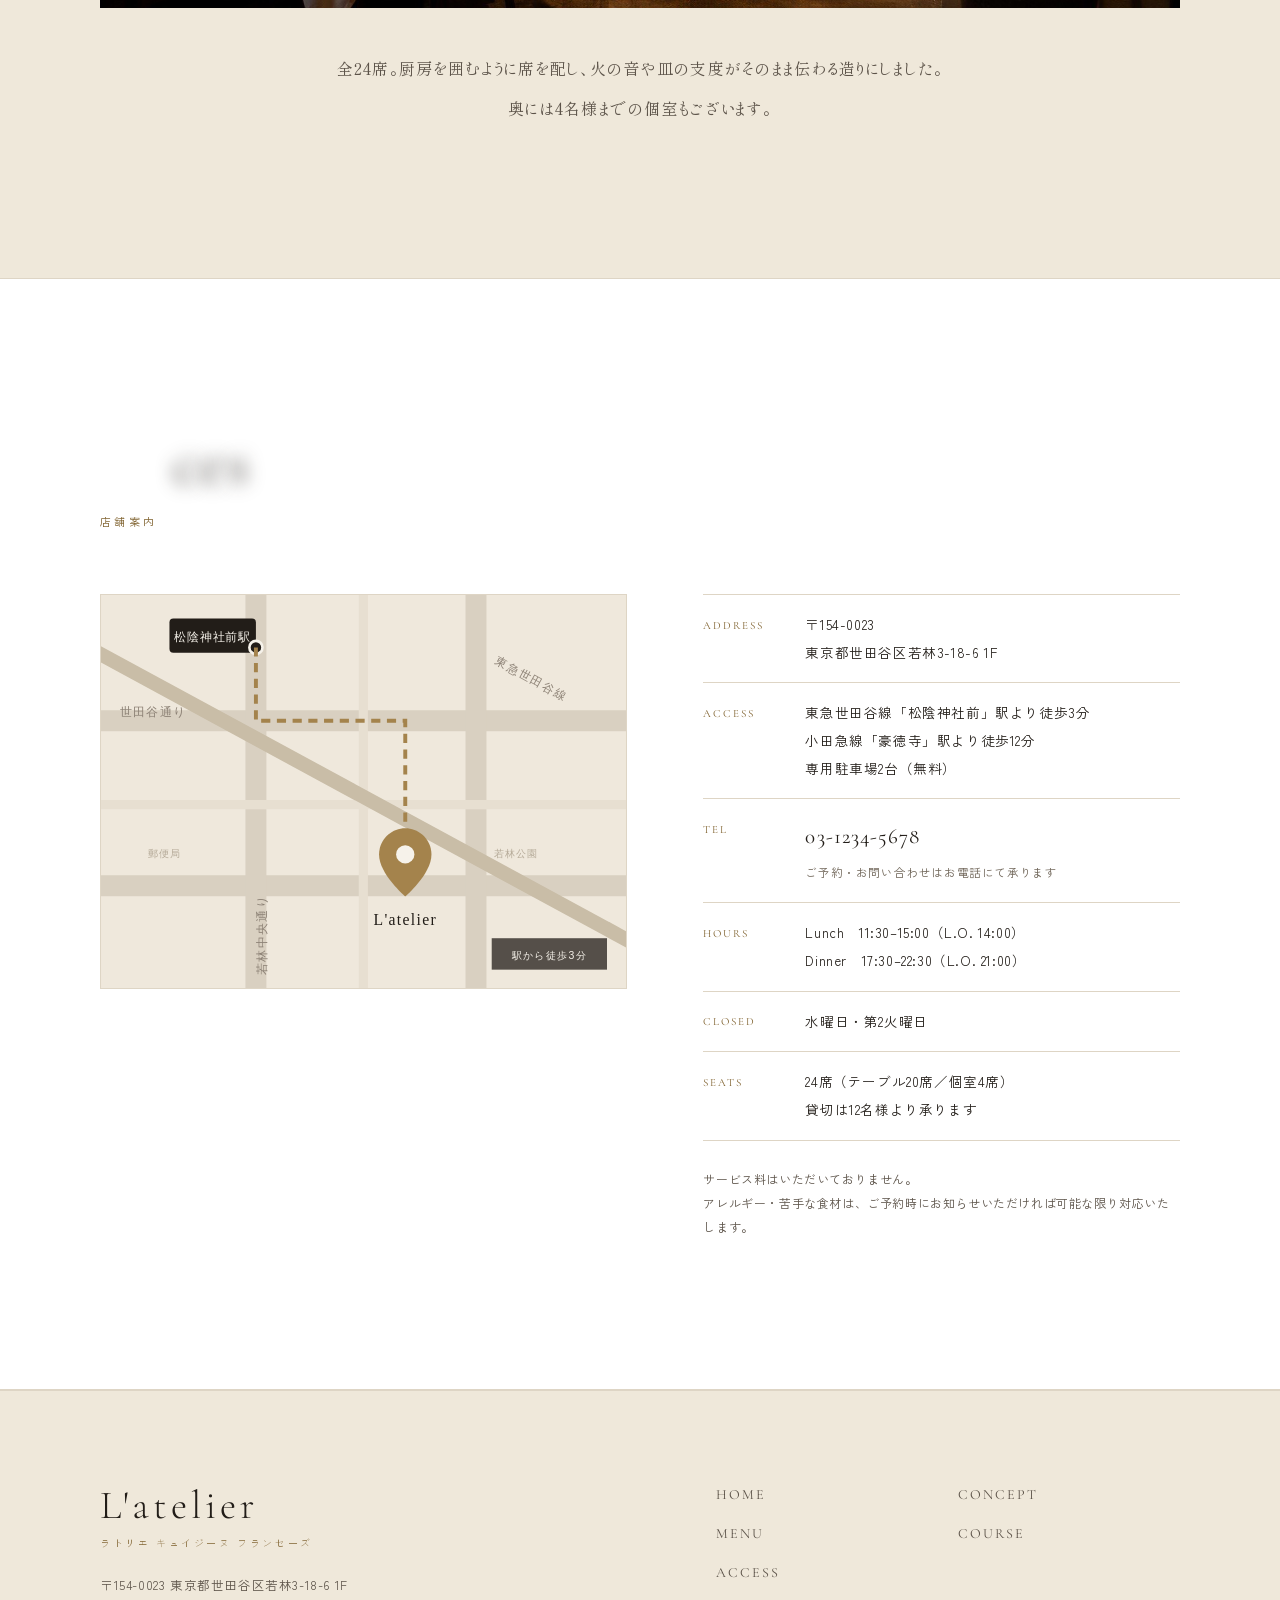
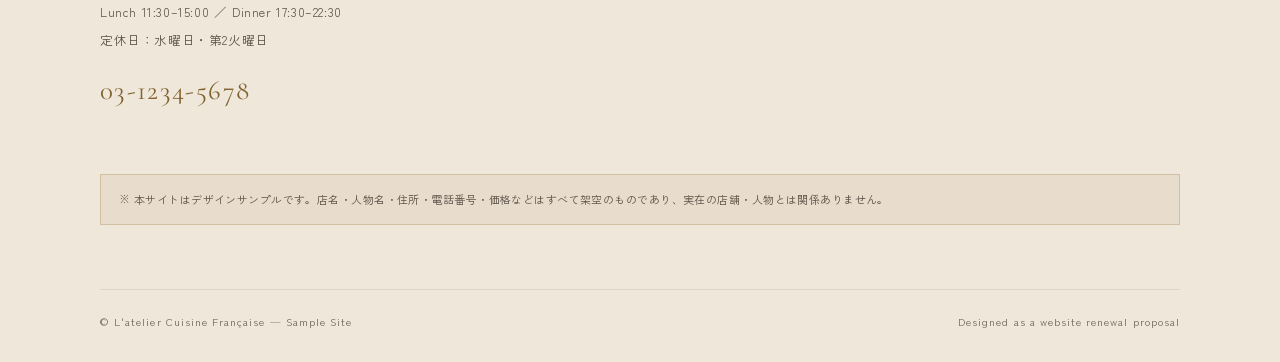
==== commit e9aca78d: "コンセプトカラー修正" ====
--- a/index.html
+++ b/index.html
@@ -613,7 +613,7 @@
                     ><br /><span
                       style="
                         font-size: 11.5px;
-                        color: rgba(246, 242, 234, 0.55);
+                        color: var(--ink-mute);
                       "
                       >ご予約・お問い合わせはお電話にて承ります</span
                     >
@@ -642,7 +642,7 @@
                   margin-top: 26px;
                   font-size: 12px;
                   line-height: 2;
-                  color: rgba(246, 242, 234, 0.6);
+                  color: var(--ink-soft);
                 "
               >
                 サービス料はいただいておりません。<br />
--- a/assets/css/style.css
+++ b/assets/css/style.css
@@ -7,39 +7,56 @@
 
 /* ---------- tokens ---------- */
 :root {
-  --bg:        #f6f2ea;
-  --bg-deep:   #efe8dc;
-  --ink:       #221d18;
-  --ink-soft:  #5c5349;
-  --ink-mute:  #8c8175;
-  --line:      #d9d0c1;
-  --gold:      #a4834c;
-  --gold-lt:   #c3a874;
-  --dark:      #171310;
-  --white:     #fff;
+  --bg: #f7f4ec;
+  --bg-deep: #efe8da;
+  --bg-bright: #ffffff;
+  --ink: #221d18;
+  --ink-soft: #5c5349;
+  --ink-mute: #706659;
+  --line: #ded5c5;
+  --gold: #806330;
+  --gold-lt: #c3a874;
+  --dark: #171310;
+  --white: #fff;
 
   --serif-en: "Cormorant Garamond", "Times New Roman", serif;
   --serif-jp: "Shippori Mincho", "Hiragino Mincho ProN", "Yu Mincho", serif;
-  --sans-jp:  "Zen Kaku Gothic New", "Hiragino Sans", "Yu Gothic", sans-serif;
+  --sans-jp: "Zen Kaku Gothic New", "Hiragino Sans", "Yu Gothic", sans-serif;
 
   --ease-out-expo: cubic-bezier(0.19, 1, 0.22, 1);
-  --ease-soft:     cubic-bezier(0.22, 0.61, 0.36, 1);
+  --ease-soft: cubic-bezier(0.22, 0.61, 0.36, 1);
 
   --pad: 6vw;
   --header-h: 62px;
 }
 
 @media (min-width: 768px) {
-  :root { --pad: 7vw; --header-h: 84px; }
+  :root {
+    --pad: 7vw;
+    --header-h: 84px;
+  }
 }
 @media (min-width: 1280px) {
-  :root { --pad: 100px; }
+  :root {
+    --pad: 100px;
+  }
 }
 
 /* ---------- reset ---------- */
-*, *::before, *::after { box-sizing: border-box; }
-html { -webkit-text-size-adjust: 100%; scroll-behavior: smooth; }
-@media (prefers-reduced-motion: reduce) { html { scroll-behavior: auto; } }
+*,
+*::before,
+*::after {
+  box-sizing: border-box;
+}
+html {
+  -webkit-text-size-adjust: 100%;
+  scroll-behavior: smooth;
+}
+@media (prefers-reduced-motion: reduce) {
+  html {
+    scroll-behavior: auto;
+  }
+}
 
 body {
   margin: 0;
@@ -48,522 +65,1100 @@
   font-family: var(--sans-jp);
   font-size: 15px;
   line-height: 1.95;
-  letter-spacing: .04em;
+  letter-spacing: 0.04em;
   font-feature-settings: "palt";
   overflow-x: hidden;
 }
-img { max-width: 100%; height: auto; display: block; }
-a { color: inherit; text-decoration: none; }
-ul, ol { margin: 0; padding: 0; list-style: none; }
-h1, h2, h3, h4, p, figure, dl, dd { margin: 0; }
-button { font: inherit; color: inherit; background: none; border: 0; cursor: pointer; }
+img {
+  max-width: 100%;
+  height: auto;
+  display: block;
+}
+a {
+  color: inherit;
+  text-decoration: none;
+}
+ul,
+ol {
+  margin: 0;
+  padding: 0;
+  list-style: none;
+}
+h1,
+h2,
+h3,
+h4,
+p,
+figure,
+dl,
+dd {
+  margin: 0;
+}
+button {
+  font: inherit;
+  color: inherit;
+  background: none;
+  border: 0;
+  cursor: pointer;
+}
 
 /* ---------- utility ---------- */
 /* 固定ヘッダー分だけアンカー位置を下げる */
-[id] { scroll-margin-top: calc(var(--header-h) + 16px); }
-
-.wrap { padding-inline: var(--pad); }
-.inner { max-width: 1180px; margin-inline: auto; }
-.inner--narrow { max-width: 860px; margin-inline: auto; }
+[id] {
+  scroll-margin-top: calc(var(--header-h) + 16px);
+}
+
+.wrap {
+  padding-inline: var(--pad);
+}
+.inner {
+  max-width: 1180px;
+  margin-inline: auto;
+}
+.inner--narrow {
+  max-width: 860px;
+  margin-inline: auto;
+}
 .sr-only {
-  position: absolute; width: 1px; height: 1px; overflow: hidden;
-  clip: rect(0 0 0 0); clip-path: inset(50%); white-space: nowrap;
+  position: absolute;
+  width: 1px;
+  height: 1px;
+  overflow: hidden;
+  clip: rect(0 0 0 0);
+  clip-path: inset(50%);
+  white-space: nowrap;
 }
 
 /* =========================================================
    loading screen
    ========================================================= */
 .loading {
-  position: fixed; inset: 0; z-index: 200;
-  display: grid; place-items: center;
-  background: var(--dark);
-  transition: opacity .9s var(--ease-out-expo), visibility .9s;
+  position: fixed;
+  inset: 0;
+  z-index: 200;
+  display: grid;
+  place-items: center;
+  background: var(--bg);
+  transition:
+    opacity 0.9s var(--ease-out-expo),
+    visibility 0.9s;
 }
 .loading__logo {
   font-family: var(--serif-en);
   font-size: clamp(28px, 8vw, 52px);
   font-weight: 300;
-  letter-spacing: .16em;
-  color: var(--bg);
+  letter-spacing: 0.16em;
+  color: var(--ink);
   opacity: 0;
   transform: translateY(14px);
-  transition: opacity 1.1s var(--ease-out-expo), transform 1.1s var(--ease-out-expo);
+  transition:
+    opacity 1.1s var(--ease-out-expo),
+    transform 1.1s var(--ease-out-expo);
 }
 .loading__bar {
-  width: 82px; height: 1px; margin: 22px auto 0;
-  background: rgba(246, 242, 234, .25);
-  position: relative; overflow: hidden;
+  width: 82px;
+  height: 1px;
+  margin: 22px auto 0;
+  background: rgba(34, 29, 24, 0.14);
+  position: relative;
+  overflow: hidden;
 }
 .loading__bar::after {
-  content: ""; position: absolute; inset: 0;
+  content: "";
+  position: absolute;
+  inset: 0;
   background: var(--gold-lt);
-  transform: scaleX(0); transform-origin: left;
+  transform: scaleX(0);
+  transform-origin: left;
   transition: transform 1.5s var(--ease-soft);
 }
-.is-booting .loading__logo { opacity: 1; transform: translateY(0); }
-.is-booting .loading__bar::after { transform: scaleX(1); }
-.is-loaded .loading { opacity: 0; visibility: hidden; }
-
-body.is-loading { overflow: hidden; }
+.is-booting .loading__logo {
+  opacity: 1;
+  transform: translateY(0);
+}
+.is-booting .loading__bar::after {
+  transform: scaleX(1);
+}
+.is-loaded .loading {
+  opacity: 0;
+  visibility: hidden;
+}
+
+body.is-loading {
+  overflow: hidden;
+}
 
 /* =========================================================
    custom cursor (PC only)
    ========================================================= */
-.cursor { display: none; }
+.cursor {
+  display: none;
+}
 @media (min-width: 1025px) and (hover: hover) {
   .cursor {
     display: block;
-    position: fixed; top: 0; left: 0; z-index: 300;
-    width: 8px; height: 8px; margin: -4px 0 0 -4px;
-    border-radius: 50%; background: var(--gold);
-    pointer-events: none; opacity: 0;
-    transition: opacity .3s, width .45s var(--ease-out-expo),
-                height .45s var(--ease-out-expo), margin .45s var(--ease-out-expo),
-                background-color .35s;
+    position: fixed;
+    top: 0;
+    left: 0;
+    z-index: 300;
+    width: 8px;
+    height: 8px;
+    margin: -4px 0 0 -4px;
+    border-radius: 50%;
+    background: var(--gold);
+    pointer-events: none;
+    opacity: 0;
+    transition:
+      opacity 0.3s,
+      width 0.45s var(--ease-out-expo),
+      height 0.45s var(--ease-out-expo),
+      margin 0.45s var(--ease-out-expo),
+      background-color 0.35s;
   }
   .cursor__text {
-    position: absolute; inset: 0;
-    display: grid; place-items: center;
-    font-family: var(--serif-en); font-size: 11px; letter-spacing: .14em;
-    color: var(--dark); text-transform: uppercase;
-    opacity: 0; transition: opacity .3s; white-space: nowrap;
-  }
-  .cursor.--hover { width: 46px; height: 46px; margin: -23px 0 0 -23px; background: rgba(164, 131, 76, .28); }
-  .cursor.--text  { width: 86px; height: 86px; margin: -43px 0 0 -43px; background: var(--gold-lt); }
-  .cursor.--text .cursor__text { opacity: 1; }
-  .cursor.--invert { background: rgba(246, 242, 234, .35); }
-  body.has-cursor, body.has-cursor a, body.has-cursor button { cursor: none; }
+    position: absolute;
+    inset: 0;
+    display: grid;
+    place-items: center;
+    font-family: var(--serif-en);
+    font-size: 11px;
+    letter-spacing: 0.14em;
+    color: var(--dark);
+    text-transform: uppercase;
+    opacity: 0;
+    transition: opacity 0.3s;
+    white-space: nowrap;
+  }
+  .cursor.--hover {
+    width: 46px;
+    height: 46px;
+    margin: -23px 0 0 -23px;
+    background: rgba(164, 131, 76, 0.28);
+  }
+  .cursor.--text {
+    width: 86px;
+    height: 86px;
+    margin: -43px 0 0 -43px;
+    background: var(--gold-lt);
+  }
+  .cursor.--text .cursor__text {
+    opacity: 1;
+  }
+  .cursor.--invert {
+    background: rgba(246, 242, 234, 0.35);
+  }
+  body.has-cursor,
+  body.has-cursor a,
+  body.has-cursor button {
+    cursor: none;
+  }
 }
 
 /* =========================================================
    header
    ========================================================= */
 .header {
-  position: fixed; inset: 0 0 auto; z-index: 100;
+  position: fixed;
+  inset: 0 0 auto;
+  z-index: 100;
   height: var(--header-h);
-  display: flex; align-items: center; justify-content: space-between;
+  display: flex;
+  align-items: center;
+  justify-content: space-between;
   padding-inline: var(--pad);
-  transition: transform .5s var(--ease-soft), background-color .5s, box-shadow .5s;
+  transition:
+    transform 0.5s var(--ease-soft),
+    background-color 0.5s,
+    box-shadow 0.5s;
 }
 .header::before {
-  content: ""; position: absolute; inset: 0; z-index: -1;
-  background: rgba(246, 242, 234, .93);
+  content: "";
+  position: absolute;
+  inset: 0;
+  z-index: -1;
+  background: rgba(247, 244, 236, 0.94);
   backdrop-filter: blur(10px);
-  opacity: 0; transition: opacity .5s;
-}
-.header.is-solid::before { opacity: 1; }
-.header.is-hidden { transform: translateY(-100%); }
+  opacity: 0;
+  transition: opacity 0.5s;
+}
+.header.is-solid::before {
+  opacity: 1;
+}
+.header.is-hidden {
+  transform: translateY(-100%);
+}
 
 .header__logo {
-  display: block; line-height: 1.15;
+  display: block;
+  line-height: 1.15;
   font-family: var(--serif-en);
   font-size: clamp(19px, 4.6vw, 25px);
-  font-weight: 300; letter-spacing: .1em;
-  transition: color .5s;
+  font-weight: 300;
+  letter-spacing: 0.1em;
+  transition: color 0.5s;
 }
 .header__logo small {
   display: block;
   font-family: var(--sans-jp);
-  font-size: 8.5px; letter-spacing: .26em;
-  margin-top: 3px; color: var(--ink-mute);
-  transition: color .5s;
+  font-size: 8.5px;
+  letter-spacing: 0.26em;
+  margin-top: 3px;
+  color: var(--ink-mute);
+  transition: color 0.5s;
 }
 .header.is-over .header__logo,
-.header.is-over .header__logo small { color: var(--bg); }
-.header.is-over .burger__line { background: var(--bg); }
+.header.is-over .header__logo small {
+  color: var(--bg);
+}
+.header.is-over .burger__line {
+  background: var(--bg);
+}
 
 /* ドロワー展開中はヘッダーを透過させ、ロゴを白抜きにする */
-.is-nav-open .header::before { opacity: 0; }
+.is-nav-open .header::before {
+  opacity: 0;
+}
 .is-nav-open .header__logo,
-.is-nav-open .header__logo small { color: var(--bg); }
-
-.header__nav { display: none; }
+.is-nav-open .header__logo small {
+  color: var(--ink);
+}
+
+.header__nav {
+  display: none;
+}
 @media (min-width: 1025px) {
-  .header__nav { display: flex; align-items: center; gap: 34px; }
+  .header__nav {
+    display: flex;
+    align-items: center;
+    gap: 34px;
+  }
   .header__nav a {
     position: relative;
     font-family: var(--serif-en);
-    font-size: 15px; letter-spacing: .14em; text-transform: uppercase;
-    transition: color .5s;
+    font-size: 15px;
+    letter-spacing: 0.14em;
+    text-transform: uppercase;
+    transition: color 0.5s;
   }
   .header__nav a::after {
-    content: ""; position: absolute; left: 0; bottom: -5px;
-    width: 100%; height: 1px; background: currentColor;
-    transform: scaleX(0); transform-origin: right;
-    transition: transform .55s var(--ease-out-expo);
+    content: "";
+    position: absolute;
+    left: 0;
+    bottom: -5px;
+    width: 100%;
+    height: 1px;
+    background: currentColor;
+    transform: scaleX(0);
+    transform-origin: right;
+    transition: transform 0.55s var(--ease-out-expo);
   }
   .header__nav a:hover::after,
-  .header__nav a[aria-current="page"]::after { transform: scaleX(1); transform-origin: left; }
-  .header.is-over .header__nav a { color: var(--bg); }
+  .header__nav a[aria-current="page"]::after {
+    transform: scaleX(1);
+    transform-origin: left;
+  }
+  .header.is-over .header__nav a {
+    color: var(--bg);
+  }
   .header__tel {
-    font-family: var(--serif-en); font-size: 16px; letter-spacing: .08em;
-    padding: 9px 20px; border: 1px solid currentColor; border-radius: 999px;
-    transition: background-color .45s, color .45s, border-color .5s;
-  }
-  .header__tel:hover { background: var(--gold); border-color: var(--gold); color: var(--bg) !important; }
-  .header .burger { display: none; }
+    font-family: var(--serif-en);
+    font-size: 16px;
+    letter-spacing: 0.08em;
+    padding: 9px 20px;
+    border: 1px solid currentColor;
+    border-radius: 999px;
+    transition:
+      background-color 0.45s,
+      color 0.45s,
+      border-color 0.5s;
+  }
+  .header__tel:hover {
+    background: var(--gold);
+    border-color: var(--gold);
+    color: var(--bg) !important;
+  }
+  .header .burger {
+    display: none;
+  }
 }
 
 /* burger */
 .burger {
-  position: relative; z-index: 2;
-  width: 30px; height: 18px; flex: none;
+  position: relative;
+  z-index: 2;
+  width: 30px;
+  height: 18px;
+  flex: none;
 }
 .burger__line {
-  position: absolute; left: 0; width: 100%; height: 1px;
+  position: absolute;
+  left: 0;
+  width: 100%;
+  height: 1px;
   background: var(--ink);
-  transition: transform .55s var(--ease-out-expo), opacity .3s, background-color .5s;
-}
-.burger__line:nth-child(1) { top: 0; }
-.burger__line:nth-child(2) { top: 50%; }
-.burger__line:nth-child(3) { top: 100%; }
-.is-nav-open .burger__line { background: var(--bg); }
-.is-nav-open .burger__line:nth-child(1) { transform: translateY(8.5px) rotate(38deg); }
-.is-nav-open .burger__line:nth-child(2) { opacity: 0; }
-.is-nav-open .burger__line:nth-child(3) { transform: translateY(-9.5px) rotate(-38deg); }
+  transition:
+    transform 0.55s var(--ease-out-expo),
+    opacity 0.3s,
+    background-color 0.5s;
+}
+.burger__line:nth-child(1) {
+  top: 0;
+}
+.burger__line:nth-child(2) {
+  top: 50%;
+}
+.burger__line:nth-child(3) {
+  top: 100%;
+}
+.is-nav-open .burger__line {
+  background: var(--ink);
+}
+.is-nav-open .burger__line:nth-child(1) {
+  transform: translateY(8.5px) rotate(38deg);
+}
+.is-nav-open .burger__line:nth-child(2) {
+  opacity: 0;
+}
+.is-nav-open .burger__line:nth-child(3) {
+  transform: translateY(-9.5px) rotate(-38deg);
+}
 
 /* drawer */
 .drawer {
-  position: fixed; inset: 0; z-index: 90;
-  background: var(--dark);
+  position: fixed;
+  inset: 0;
+  z-index: 90;
+  background: var(--bg-deep);
   padding: calc(var(--header-h) + 8vh) var(--pad) 8vh;
-  display: flex; flex-direction: column; justify-content: space-between;
+  display: flex;
+  flex-direction: column;
+  justify-content: space-between;
   clip-path: inset(0 0 100% 0);
   visibility: hidden;
-  transition: clip-path .95s var(--ease-out-expo), visibility .95s;
-}
-.is-nav-open .drawer { clip-path: inset(0 0 0 0); visibility: visible; }
+  transition:
+    clip-path 0.95s var(--ease-out-expo),
+    visibility 0.95s;
+}
+.is-nav-open .drawer {
+  clip-path: inset(0 0 0 0);
+  visibility: visible;
+}
 .drawer__list li {
   overflow: hidden;
-  border-bottom: 1px solid rgba(246, 242, 234, .12);
+  border-bottom: 1px solid var(--line);
 }
 .drawer__list a {
-  display: flex; align-items: baseline; gap: 14px;
+  display: flex;
+  align-items: baseline;
+  gap: 14px;
   padding: 18px 2px;
-  color: var(--bg);
+  color: var(--ink);
   transform: translateY(105%);
-  transition: transform .85s var(--ease-out-expo);
-}
-.is-nav-open .drawer__list a { transform: translateY(0); }
-.drawer__list li:nth-child(1) a { transition-delay: .22s; }
-.drawer__list li:nth-child(2) a { transition-delay: .30s; }
-.drawer__list li:nth-child(3) a { transition-delay: .38s; }
-.drawer__list li:nth-child(4) a { transition-delay: .46s; }
-.drawer__list li:nth-child(5) a { transition-delay: .54s; }
+  transition: transform 0.85s var(--ease-out-expo);
+}
+.is-nav-open .drawer__list a {
+  transform: translateY(0);
+}
+.drawer__list li:nth-child(1) a {
+  transition-delay: 0.22s;
+}
+.drawer__list li:nth-child(2) a {
+  transition-delay: 0.3s;
+}
+.drawer__list li:nth-child(3) a {
+  transition-delay: 0.38s;
+}
+.drawer__list li:nth-child(4) a {
+  transition-delay: 0.46s;
+}
+.drawer__list li:nth-child(5) a {
+  transition-delay: 0.54s;
+}
 .drawer__en {
-  font-family: var(--serif-en); font-size: 26px;
-  letter-spacing: .1em; text-transform: uppercase; line-height: 1.2;
-}
-.drawer__jp { font-size: 11px; letter-spacing: .2em; color: var(--gold-lt); }
+  font-family: var(--serif-en);
+  font-size: 26px;
+  letter-spacing: 0.1em;
+  text-transform: uppercase;
+  line-height: 1.2;
+}
+.drawer__jp {
+  font-size: 11px;
+  letter-spacing: 0.2em;
+  color: var(--gold);
+}
 .drawer__foot {
-  color: rgba(246, 242, 234, .62); font-size: 12px; line-height: 2.2;
-  opacity: 0; transition: opacity .7s .6s;
-}
-.is-nav-open .drawer__foot { opacity: 1; }
+  color: var(--ink-soft);
+  font-size: 12px;
+  line-height: 2.2;
+  opacity: 0;
+  transition: opacity 0.7s 0.6s;
+}
+.is-nav-open .drawer__foot {
+  opacity: 1;
+}
 .drawer__foot .tel {
-  display: block; margin-top: 10px;
-  font-family: var(--serif-en); font-size: 25px;
-  letter-spacing: .06em; color: var(--gold-lt);
+  display: block;
+  margin-top: 10px;
+  font-family: var(--serif-en);
+  font-size: 25px;
+  letter-spacing: 0.06em;
+  color: var(--gold);
 }
 
 /* =========================================================
    hero / KV
    ========================================================= */
-.kv { position: relative; height: 100svh; min-height: 540px; overflow: hidden; }
-.kv__bg { position: absolute; inset: 0; }
+.kv {
+  position: relative;
+  height: 100svh;
+  min-height: 540px;
+  overflow: hidden;
+}
+.kv__bg {
+  position: absolute;
+  inset: 0;
+}
 .kv__bg__item {
-  position: absolute; inset: 0;
+  position: absolute;
+  inset: 0;
   opacity: 0;
   transition: opacity 1.8s var(--ease-soft);
 }
 .kv__bg__item img {
-  width: 100%; height: 100%; object-fit: cover; object-position: center;
+  width: 100%;
+  height: 100%;
+  object-fit: cover;
+  object-position: center;
   transform: scale(1.14);
   transition: transform 7.5s linear;
 }
 /* SP は縦長トリミングになるため、看板一色にならない位置で切る */
-.kv__bg__item--exterior img { object-position: 50% 70%; }
-.kv__bg__item--chef img { object-position: 58% 50%; }
+.kv__bg__item--exterior img {
+  object-position: 50% 70%;
+}
+.kv__bg__item--chef img {
+  object-position: 58% 50%;
+}
 @media (min-width: 768px) {
-  .kv__bg__item--exterior img { object-position: 50% 52%; }
-  .kv__bg__item--chef img { object-position: 50% 50%; }
-}
-.kv__bg__item.is-active { opacity: 1; }
-.kv__bg__item.is-active img { transform: scale(1); }
+  .kv__bg__item--exterior img {
+    object-position: 50% 52%;
+  }
+  .kv__bg__item--chef img {
+    object-position: 50% 50%;
+  }
+}
+.kv__bg__item.is-active {
+  opacity: 1;
+}
+.kv__bg__item.is-active img {
+  transform: scale(1);
+}
 .kv::after {
-  content: ""; position: absolute; inset: 0; pointer-events: none;
-  background: linear-gradient(180deg, rgba(12,9,7,.55) 0%, rgba(12,9,7,.2) 38%, rgba(12,9,7,.68) 100%);
+  content: "";
+  position: absolute;
+  inset: 0;
+  pointer-events: none;
+  background: linear-gradient(
+    180deg,
+    rgba(12, 9, 7, 0.55) 0%,
+    rgba(12, 9, 7, 0.2) 38%,
+    rgba(12, 9, 7, 0.68) 100%
+  );
 }
 .kv__body {
-  position: relative; z-index: 2;
-  height: 100%; display: flex; flex-direction: column; justify-content: flex-end;
+  position: relative;
+  z-index: 2;
+  height: 100%;
+  display: flex;
+  flex-direction: column;
+  justify-content: flex-end;
   padding: 0 var(--pad) clamp(64px, 16vh, 130px);
   color: var(--bg);
 }
 .kv__sub {
-  font-family: var(--serif-en); font-size: 12px;
-  letter-spacing: .34em; text-transform: uppercase;
-  color: var(--gold-lt); margin-bottom: 16px;
-  text-shadow: 0 1px 12px rgba(0, 0, 0, .85), 0 0 3px rgba(0, 0, 0, .6);
+  font-family: var(--serif-en);
+  font-size: 12px;
+  letter-spacing: 0.34em;
+  text-transform: uppercase;
+  color: var(--gold-lt);
+  margin-bottom: 16px;
+  text-shadow:
+    0 1px 12px rgba(0, 0, 0, 0.85),
+    0 0 3px rgba(0, 0, 0, 0.6);
 }
 .kv__title {
   font-family: var(--serif-en);
   font-size: clamp(46px, 15vw, 132px);
-  font-weight: 300; line-height: 1.02; letter-spacing: .02em;
-}
-.kv__title .line { display: block; overflow: hidden; }
+  font-weight: 300;
+  line-height: 1.02;
+  letter-spacing: 0.02em;
+}
+.kv__title .line {
+  display: block;
+  overflow: hidden;
+}
 .kv__lead {
   margin-top: 22px;
   font-family: var(--serif-jp);
   font-size: clamp(13px, 3.6vw, 17px);
-  line-height: 2.3; letter-spacing: .1em;
-  text-shadow: 0 1px 14px rgba(0,0,0,.4);
+  line-height: 2.3;
+  letter-spacing: 0.1em;
+  text-shadow: 0 1px 14px rgba(0, 0, 0, 0.4);
 }
 .kv__scroll {
-  position: absolute; right: var(--pad); bottom: 0; z-index: 3;
-  display: flex; flex-direction: column; align-items: center; gap: 10px;
-  font-family: var(--serif-en); font-size: 10px;
-  letter-spacing: .24em; color: var(--bg); writing-mode: vertical-rl;
+  position: absolute;
+  right: var(--pad);
+  bottom: 0;
+  z-index: 3;
+  display: flex;
+  flex-direction: column;
+  align-items: center;
+  gap: 10px;
+  font-family: var(--serif-en);
+  font-size: 10px;
+  letter-spacing: 0.24em;
+  color: var(--bg);
+  writing-mode: vertical-rl;
 }
 .kv__scroll::after {
-  content: ""; width: 1px; height: 64px; background: rgba(246,242,234,.4);
-  position: relative; overflow: hidden;
+  content: "";
+  width: 1px;
+  height: 64px;
+  background: rgba(246, 242, 234, 0.4);
+  position: relative;
+  overflow: hidden;
 }
 .kv__scroll i {
-  position: absolute; right: 0; bottom: 0; width: 1px; height: 64px;
-  background: var(--gold-lt); transform-origin: top;
+  position: absolute;
+  right: 0;
+  bottom: 0;
+  width: 1px;
+  height: 64px;
+  background: var(--gold-lt);
+  transform-origin: top;
   animation: scrollLine 2.4s var(--ease-soft) infinite;
 }
 @keyframes scrollLine {
-  0%   { transform: scaleY(0); transform-origin: top; }
-  45%  { transform: scaleY(1); transform-origin: top; }
-  55%  { transform: scaleY(1); transform-origin: bottom; }
-  100% { transform: scaleY(0); transform-origin: bottom; }
+  0% {
+    transform: scaleY(0);
+    transform-origin: top;
+  }
+  45% {
+    transform: scaleY(1);
+    transform-origin: top;
+  }
+  55% {
+    transform: scaleY(1);
+    transform-origin: bottom;
+  }
+  100% {
+    transform: scaleY(0);
+    transform-origin: bottom;
+  }
 }
 
 /* page hero (下層) */
 .phero {
-  position: relative; height: 56svh; min-height: 320px; overflow: hidden;
-  display: grid; place-items: center; text-align: center; color: var(--bg);
-}
-.phero img { position: absolute; inset: 0; width: 100%; height: 100%; object-fit: cover; }
+  position: relative;
+  height: 56svh;
+  min-height: 320px;
+  overflow: hidden;
+  display: grid;
+  place-items: center;
+  text-align: center;
+  color: var(--bg);
+}
+.phero img {
+  position: absolute;
+  inset: 0;
+  width: 100%;
+  height: 100%;
+  object-fit: cover;
+}
 .phero::after {
-  content: ""; position: absolute; inset: 0;
-  background: linear-gradient(180deg, rgba(12,9,7,.62), rgba(12,9,7,.42));
-}
-.phero__body { position: relative; z-index: 2; padding-top: var(--header-h); }
+  content: "";
+  position: absolute;
+  inset: 0;
+  background: linear-gradient(
+    180deg,
+    rgba(12, 9, 7, 0.62),
+    rgba(12, 9, 7, 0.42)
+  );
+}
+.phero__body {
+  position: relative;
+  z-index: 2;
+  padding-top: var(--header-h);
+}
 .phero__en {
   font-family: var(--serif-en);
-  font-size: clamp(38px, 11vw, 84px); font-weight: 300;
-  letter-spacing: .06em; line-height: 1.1;
+  font-size: clamp(38px, 11vw, 84px);
+  font-weight: 300;
+  letter-spacing: 0.06em;
+  line-height: 1.1;
 }
 .phero__jp {
-  margin-top: 10px; font-size: 11px; letter-spacing: .3em; color: var(--gold-lt);
+  margin-top: 10px;
+  font-size: 11px;
+  letter-spacing: 0.3em;
+  color: var(--gold-lt);
 }
 
 /* =========================================================
    sections
    ========================================================= */
-.sect { padding-block: clamp(72px, 15vw, 150px); }
-.sect--tight { padding-block: clamp(56px, 11vw, 110px); }
-.sect--dark { background: var(--dark); color: var(--bg); }
-.sect--deep { background: var(--bg-deep); }
-
-.shead { margin-bottom: clamp(34px, 7vw, 62px); }
+.sect {
+  padding-block: clamp(72px, 15vw, 150px);
+}
+.sect--tight {
+  padding-block: clamp(56px, 11vw, 110px);
+}
+.sect--dark {
+  background: var(--bg-bright);
+  color: var(--ink);
+  border-top: 1px solid var(--line);
+  border-bottom: 1px solid var(--line);
+}
+.sect--deep {
+  background: var(--bg-deep);
+}
+
+.shead {
+  margin-bottom: clamp(34px, 7vw, 62px);
+}
 .shead__en {
   display: block;
   font-family: var(--serif-en);
-  font-size: clamp(34px, 9vw, 62px); font-weight: 300;
-  letter-spacing: .04em; line-height: 1.12;
+  font-size: clamp(34px, 9vw, 62px);
+  font-weight: 300;
+  letter-spacing: 0.04em;
+  line-height: 1.12;
 }
 .shead__jp {
-  display: block; margin-top: 12px;
-  font-size: 11px; letter-spacing: .3em; color: var(--gold);
-}
-.sect--dark .shead__jp { color: var(--gold-lt); }
-.shead--center { text-align: center; }
+  display: block;
+  margin-top: 12px;
+  font-size: 11px;
+  letter-spacing: 0.3em;
+  color: var(--gold);
+}
+.sect--dark .shead__jp {
+  color: var(--gold);
+}
+.shead--center {
+  text-align: center;
+}
 
 .lead {
   font-family: var(--serif-jp);
   font-size: clamp(14px, 3.6vw, 16px);
-  line-height: 2.5; letter-spacing: .08em; color: var(--ink-soft);
-}
-.sect--dark .lead { color: rgba(246,242,234,.78); }
+  line-height: 2.5;
+  letter-spacing: 0.08em;
+  color: var(--ink-soft);
+}
+.sect--dark .lead {
+  color: var(--ink-soft);
+}
 
 /* link button */
 .btn {
-  display: inline-flex; align-items: center; gap: 14px;
-  font-family: var(--serif-en); font-size: 13px;
-  letter-spacing: .2em; text-transform: uppercase;
-  padding-bottom: 9px; border-bottom: 1px solid var(--line);
+  display: inline-flex;
+  align-items: center;
+  gap: 14px;
+  font-family: var(--serif-en);
+  font-size: 13px;
+  letter-spacing: 0.2em;
+  text-transform: uppercase;
+  padding-bottom: 9px;
+  border-bottom: 1px solid var(--line);
   position: relative;
 }
 .btn::before {
-  content: ""; position: absolute; left: 0; bottom: -1px;
-  width: 100%; height: 1px; background: var(--gold);
-  transform: scaleX(0); transform-origin: right;
-  transition: transform .7s var(--ease-out-expo);
-}
-.btn:hover::before { transform: scaleX(1); transform-origin: left; }
+  content: "";
+  position: absolute;
+  left: 0;
+  bottom: -1px;
+  width: 100%;
+  height: 1px;
+  background: var(--gold);
+  transform: scaleX(0);
+  transform-origin: right;
+  transition: transform 0.7s var(--ease-out-expo);
+}
+.btn:hover::before {
+  transform: scaleX(1);
+  transform-origin: left;
+}
 .btn i {
-  width: 26px; height: 1px; background: currentColor; position: relative;
-  transition: width .5s var(--ease-out-expo);
+  width: 26px;
+  height: 1px;
+  background: currentColor;
+  position: relative;
+  transition: width 0.5s var(--ease-out-expo);
 }
 .btn i::after {
-  content: ""; position: absolute; right: 0; top: -2px;
-  width: 6px; height: 5px; border-right: 1px solid currentColor;
+  content: "";
+  position: absolute;
+  right: 0;
+  top: -2px;
+  width: 6px;
+  height: 5px;
+  border-right: 1px solid currentColor;
   transform: skewX(45deg);
 }
-.btn:hover i { width: 40px; }
-.sect--dark .btn { border-color: rgba(246,242,234,.28); }
+.btn:hover i {
+  width: 40px;
+}
+.sect--dark .btn {
+  border-color: var(--line);
+}
 
 /* =========================================================
    concept teaser (image + text)
    ========================================================= */
-.duo { display: grid; gap: clamp(28px, 7vw, 60px); }
+.duo {
+  display: grid;
+  gap: clamp(28px, 7vw, 60px);
+}
 @media (min-width: 900px) {
-  .duo { grid-template-columns: 1fr 1fr; align-items: center; gap: clamp(48px, 6vw, 90px); }
-  .duo--rev .duo__fig { order: 2; }
-}
-.duo__fig { position: relative; overflow: hidden; }
-.duo__fig img { width: 100%; }
+  .duo {
+    grid-template-columns: 1fr 1fr;
+    align-items: center;
+    gap: clamp(48px, 6vw, 90px);
+  }
+  .duo--rev .duo__fig {
+    order: 2;
+  }
+}
+.duo__fig {
+  position: relative;
+  overflow: hidden;
+}
+.duo__fig img {
+  width: 100%;
+}
 @media (min-width: 900px) {
-  .duo__fig { aspect-ratio: 4 / 5; }
-  .duo__fig img { height: 100%; object-fit: cover; }
+  .duo__fig {
+    aspect-ratio: 4 / 5;
+  }
+  .duo__fig img {
+    height: 100%;
+    object-fit: cover;
+  }
 }
 .duo__fig figcaption {
-  position: absolute; left: 0; right: 0; bottom: 0;
+  position: absolute;
+  left: 0;
+  right: 0;
+  bottom: 0;
   padding: 40px 16px 13px;
-  font-family: var(--serif-en); font-size: 11px; letter-spacing: .2em;
+  font-family: var(--serif-en);
+  font-size: 11px;
+  letter-spacing: 0.2em;
   color: var(--bg);
-  background: linear-gradient(180deg, rgba(12, 9, 7, 0), rgba(12, 9, 7, .72));
+  background: linear-gradient(180deg, rgba(12, 9, 7, 0), rgba(12, 9, 7, 0.72));
 }
 
 /* =========================================================
    dish grid
    ========================================================= */
-.dishes { display: grid; grid-template-columns: repeat(2, 1fr); gap: 4vw 3vw; }
-@media (min-width: 720px)  { .dishes { grid-template-columns: repeat(3, 1fr); gap: 40px 28px; } }
-@media (min-width: 1100px) { .dishes--4 { grid-template-columns: repeat(4, 1fr); } }
-
-.dish__fig { position: relative; overflow: hidden; aspect-ratio: 1 / 1; background: var(--bg-deep); }
-.dish__fig img { width: 100%; height: 100%; object-fit: cover; transition: transform 1.1s var(--ease-soft); }
-.dish:hover .dish__fig img { transform: scale(1.07); }
+.dishes {
+  display: grid;
+  grid-template-columns: repeat(2, 1fr);
+  gap: 4vw 3vw;
+}
+@media (min-width: 720px) {
+  .dishes {
+    grid-template-columns: repeat(3, 1fr);
+    gap: 40px 28px;
+  }
+}
+@media (min-width: 1100px) {
+  .dishes--4 {
+    grid-template-columns: repeat(4, 1fr);
+  }
+}
+
+.dish__fig {
+  position: relative;
+  overflow: hidden;
+  aspect-ratio: 1 / 1;
+  background: var(--bg-deep);
+}
+.dish__fig img {
+  width: 100%;
+  height: 100%;
+  object-fit: cover;
+  transition: transform 1.1s var(--ease-soft);
+}
+.dish:hover .dish__fig img {
+  transform: scale(1.07);
+}
 .dish__no {
-  font-family: var(--serif-en); font-size: 11px; letter-spacing: .2em;
-  color: var(--gold); margin-top: 14px; display: block;
+  font-family: var(--serif-en);
+  font-size: 11px;
+  letter-spacing: 0.2em;
+  color: var(--gold);
+  margin-top: 14px;
+  display: block;
 }
 .dish__name {
-  font-family: var(--serif-jp); font-size: clamp(13px, 3.4vw, 15px);
-  line-height: 1.75; letter-spacing: .05em; margin-top: 4px;
+  font-family: var(--serif-jp);
+  font-size: clamp(13px, 3.4vw, 15px);
+  line-height: 1.75;
+  letter-spacing: 0.05em;
+  margin-top: 4px;
 }
 .dish__desc {
-  font-size: 11.5px; line-height: 1.9; color: var(--ink-mute); margin-top: 6px;
-}
-.sect--dark .dish__desc { color: rgba(246,242,234,.55); }
+  font-size: 11.5px;
+  line-height: 1.9;
+  color: var(--ink-mute);
+  margin-top: 6px;
+}
+.sect--dark .dish__desc {
+  color: var(--ink-mute);
+}
 .dish__price {
-  display: block; margin-top: 8px;
-  font-family: var(--serif-en); font-size: 14px; letter-spacing: .06em; color: var(--gold);
+  display: block;
+  margin-top: 8px;
+  font-family: var(--serif-en);
+  font-size: 14px;
+  letter-spacing: 0.06em;
+  color: var(--gold);
 }
 
 /* =========================================================
    marquee
    ========================================================= */
-.marquee { overflow: hidden; padding-block: clamp(22px, 5vw, 40px); background: var(--dark); }
-.marquee__row { display: flex; width: max-content; animation: marquee 34s linear infinite; }
+.marquee {
+  overflow: hidden;
+  padding-block: clamp(22px, 5vw, 40px);
+  background: var(--bg-deep);
+}
+.marquee__row {
+  display: flex;
+  width: max-content;
+  animation: marquee 34s linear infinite;
+}
 .marquee span {
   font-family: var(--serif-en);
-  font-size: clamp(38px, 9vw, 82px); font-weight: 300;
-  letter-spacing: .04em; color: rgba(246,242,234,.14);
-  padding-right: .4em; white-space: nowrap;
-}
-.marquee span em { font-style: normal; color: var(--gold-lt); opacity: .55; }
-@keyframes marquee { to { transform: translateX(-50%); } }
-@media (prefers-reduced-motion: reduce) { .marquee__row { animation: none; } }
+  font-size: clamp(38px, 9vw, 82px);
+  font-weight: 300;
+  letter-spacing: 0.04em;
+  color: rgba(34, 29, 24, 0.11);
+  padding-right: 0.4em;
+  white-space: nowrap;
+}
+.marquee span em {
+  font-style: normal;
+  color: var(--gold-lt);
+  opacity: 0.55;
+}
+@keyframes marquee {
+  to {
+    transform: translateX(-50%);
+  }
+}
+@media (prefers-reduced-motion: reduce) {
+  .marquee__row {
+    animation: none;
+  }
+}
 
 /* =========================================================
    menu list (course / a la carte)
    ========================================================= */
-.mlist { border-top: 1px solid var(--line); }
+.mlist {
+  border-top: 1px solid var(--line);
+}
 .mrow {
-  display: grid; grid-template-columns: 1fr auto; gap: 4px 18px;
-  padding: 18px 0; border-bottom: 1px solid var(--line); align-items: baseline;
-}
-.mrow__name { font-family: var(--serif-jp); font-size: clamp(13.5px, 3.5vw, 15.5px); line-height: 1.7; }
+  display: grid;
+  grid-template-columns: 1fr auto;
+  gap: 4px 18px;
+  padding: 18px 0;
+  border-bottom: 1px solid var(--line);
+  align-items: baseline;
+}
+.mrow__name {
+  font-family: var(--serif-jp);
+  font-size: clamp(13.5px, 3.5vw, 15.5px);
+  line-height: 1.7;
+}
 .mrow__price {
-  font-family: var(--serif-en); font-size: 15px; letter-spacing: .05em;
-  color: var(--gold); white-space: nowrap;
-}
-.mrow__note { grid-column: 1 / -1; font-size: 11.5px; color: var(--ink-mute); line-height: 1.85; }
-
-.mcat { margin-top: clamp(44px, 9vw, 80px); }
-.mcat:first-child { margin-top: 0; }
+  font-family: var(--serif-en);
+  font-size: 15px;
+  letter-spacing: 0.05em;
+  color: var(--gold);
+  white-space: nowrap;
+}
+.mrow__note {
+  grid-column: 1 / -1;
+  font-size: 11.5px;
+  color: var(--ink-mute);
+  line-height: 1.85;
+}
+
+.mcat {
+  margin-top: clamp(44px, 9vw, 80px);
+}
+.mcat:first-child {
+  margin-top: 0;
+}
 .mcat__head {
-  display: flex; align-items: baseline; gap: 14px;
-  padding-bottom: 12px; margin-bottom: 4px;
+  display: flex;
+  align-items: baseline;
+  gap: 14px;
+  padding-bottom: 12px;
+  margin-bottom: 4px;
 }
 .mcat__en {
-  font-family: var(--serif-en); font-size: clamp(24px, 6vw, 34px);
-  font-weight: 300; letter-spacing: .04em;
-}
-.mcat__jp { font-size: 11px; letter-spacing: .26em; color: var(--gold); }
+  font-family: var(--serif-en);
+  font-size: clamp(24px, 6vw, 34px);
+  font-weight: 300;
+  letter-spacing: 0.04em;
+}
+.mcat__jp {
+  font-size: 11px;
+  letter-spacing: 0.26em;
+  color: var(--gold);
+}
 
 /* 和文見出し */
 .jp-ttl {
   font-family: var(--serif-jp);
   font-size: clamp(22px, 5.6vw, 30px);
-  font-weight: 500; line-height: 1.5; letter-spacing: .12em;
+  font-weight: 500;
+  line-height: 1.5;
+  letter-spacing: 0.12em;
 }
 
 /* category filter */
 .filters {
-  display: flex; flex-wrap: wrap; gap: 8px;
+  display: flex;
+  flex-wrap: wrap;
+  gap: 8px;
   margin-bottom: clamp(34px, 7vw, 56px);
 }
 .filters button {
   padding: 9px 16px;
-  border: 1px solid var(--line); border-radius: 999px;
-  font-size: 12px; letter-spacing: .1em; color: var(--ink-soft);
-  transition: background-color .45s var(--ease-soft), color .45s, border-color .45s;
-}
-.filters button:hover { border-color: var(--gold); color: var(--gold); }
-.filters button.is-on { background: var(--dark); border-color: var(--dark); color: var(--bg); }
-@media (min-width: 768px) { .filters button { font-size: 13px; padding: 10px 20px; } }
+  border: 1px solid var(--line);
+  border-radius: 999px;
+  font-size: 12px;
+  letter-spacing: 0.1em;
+  color: var(--ink-soft);
+  transition:
+    background-color 0.45s var(--ease-soft),
+    color 0.45s,
+    border-color 0.45s;
+}
+.filters button:hover {
+  border-color: var(--gold);
+  color: var(--gold);
+}
+.filters button.is-on {
+  background: var(--dark);
+  border-color: var(--dark);
+  color: var(--bg);
+}
+@media (min-width: 768px) {
+  .filters button {
+    font-size: 13px;
+    padding: 10px 20px;
+  }
+}
 
 /* course cards */
-.courses { display: grid; gap: clamp(32px, 7vw, 44px); }
-@media (min-width: 900px) { .courses { grid-template-columns: repeat(3, 1fr); } }
+.courses {
+  display: grid;
+  gap: clamp(32px, 7vw, 44px);
+}
+@media (min-width: 900px) {
+  .courses {
+    grid-template-columns: repeat(3, 1fr);
+  }
+}
 .course {
-  background: var(--white); border: 1px solid var(--line);
+  background: var(--white);
+  border: 1px solid var(--line);
   padding: clamp(26px, 6vw, 40px) clamp(20px, 5vw, 34px);
-  display: flex; flex-direction: column;
-  transition: transform .8s var(--ease-out-expo), box-shadow .8s var(--ease-out-expo);
-}
-.course:hover { transform: translateY(-6px); box-shadow: 0 22px 50px -28px rgba(34,29,24,.45); }
-.course--feat { border-color: var(--gold); }
+  display: flex;
+  flex-direction: column;
+  transition:
+    transform 0.8s var(--ease-out-expo),
+    box-shadow 0.8s var(--ease-out-expo);
+}
+.course:hover {
+  transform: translateY(-6px);
+  box-shadow: 0 22px 50px -28px rgba(34, 29, 24, 0.45);
+}
+.course--feat {
+  border-color: var(--gold);
+}
 .course__tag {
-  align-self: flex-start; font-size: 10px; letter-spacing: .22em;
-  padding: 5px 12px; border: 1px solid var(--gold); color: var(--gold); margin-bottom: 18px;
+  align-self: flex-start;
+  font-size: 10px;
+  letter-spacing: 0.22em;
+  padding: 5px 12px;
+  border: 1px solid var(--gold);
+  color: var(--gold);
+  margin-bottom: 18px;
 }
 /* タグのないカードと行を揃えるための空きスロット */
-.course__tag--ghost { visibility: hidden; }
-.course__name { font-family: var(--serif-en); font-size: clamp(26px, 6.5vw, 34px); font-weight: 300; letter-spacing: .04em; }
-.course__jp { font-size: 11px; letter-spacing: .22em; color: var(--ink-mute); margin-top: 6px; }
+.course__tag--ghost {
+  visibility: hidden;
+}
+.course__name {
+  font-family: var(--serif-en);
+  font-size: clamp(26px, 6.5vw, 34px);
+  font-weight: 300;
+  letter-spacing: 0.04em;
+}
+.course__jp {
+  font-size: 11px;
+  letter-spacing: 0.22em;
+  color: var(--ink-mute);
+  margin-top: 6px;
+}
 .course__price {
-  font-family: var(--serif-en); font-size: clamp(30px, 8vw, 42px);
-  color: var(--gold); letter-spacing: .02em; margin: 18px 0 4px;
-}
-.course__price small { font-family: var(--sans-jp); font-size: 11px; color: var(--ink-mute); letter-spacing: .1em; margin-left: 6px; }
-.course__flow { margin-top: 20px; border-top: 1px solid var(--line); padding-top: 20px; }
+  font-family: var(--serif-en);
+  font-size: clamp(30px, 8vw, 42px);
+  color: var(--gold);
+  letter-spacing: 0.02em;
+  margin: 18px 0 4px;
+}
+.course__price small {
+  font-family: var(--sans-jp);
+  font-size: 11px;
+  color: var(--ink-mute);
+  letter-spacing: 0.1em;
+  margin-left: 6px;
+}
+.course__flow {
+  margin-top: 20px;
+  border-top: 1px solid var(--line);
+  padding-top: 20px;
+}
 .course__flow li {
-  position: relative; padding-left: 20px; font-size: 13px; line-height: 2.1;
+  position: relative;
+  padding-left: 20px;
+  font-size: 13px;
+  line-height: 2.1;
   font-family: var(--serif-jp);
 }
 .course__flow li::before {
-  content: ""; position: absolute; left: 0; top: .95em;
-  width: 9px; height: 1px; background: var(--gold);
-}
-.course__note { margin-top: 18px; font-size: 11.5px; color: var(--ink-mute); line-height: 1.9; }
+  content: "";
+  position: absolute;
+  left: 0;
+  top: 0.95em;
+  width: 9px;
+  height: 1px;
+  background: var(--gold);
+}
+.course__note {
+  margin-top: 18px;
+  font-size: 11.5px;
+  color: var(--ink-mute);
+  line-height: 1.9;
+}
 
 /* =========================================================
    日替わりランチ（気軽な価格帯の訴求）
@@ -573,167 +1168,395 @@
   border: 1px solid var(--gold);
   padding: clamp(26px, 6vw, 46px) clamp(22px, 5vw, 46px);
 }
-.sect--dark .daily { background: rgba(246, 242, 234, .04); }
+.sect--dark .daily {
+  background: var(--bg);
+}
 
 .daily__head {
-  display: flex; flex-wrap: wrap; align-items: baseline; gap: 6px 18px;
+  display: flex;
+  flex-wrap: wrap;
+  align-items: baseline;
+  gap: 6px 18px;
   padding-bottom: clamp(18px, 4vw, 26px);
   border-bottom: 1px solid var(--line);
 }
-.sect--dark .daily__head { border-color: rgba(246, 242, 234, .18); }
+.sect--dark .daily__head {
+  border-color: var(--line);
+}
 .daily__en {
   font-family: var(--serif-en);
-  font-size: clamp(26px, 6.6vw, 38px); font-weight: 300; letter-spacing: .04em;
-}
-.daily__jp { font-size: 11px; letter-spacing: .24em; color: var(--gold); }
+  font-size: clamp(26px, 6.6vw, 38px);
+  font-weight: 300;
+  letter-spacing: 0.04em;
+}
+.daily__jp {
+  font-size: 11px;
+  letter-spacing: 0.24em;
+  color: var(--gold);
+}
 .daily__from {
   margin-left: auto;
   font-family: var(--serif-en);
-  font-size: clamp(28px, 8vw, 42px); color: var(--gold); letter-spacing: .02em;
+  font-size: clamp(28px, 8vw, 42px);
+  color: var(--gold);
+  letter-spacing: 0.02em;
 }
 .daily__from em {
-  font-family: var(--sans-jp); font-style: normal;
-  font-size: .52em; letter-spacing: 0; margin-left: 1px;
+  font-family: var(--sans-jp);
+  font-style: normal;
+  font-size: 0.52em;
+  letter-spacing: 0;
+  margin-left: 1px;
 }
 .daily__from small {
-  font-family: var(--sans-jp); font-size: 11px; letter-spacing: .1em;
-  color: var(--ink-mute); margin-left: 6px;
-}
-.sect--dark .daily__from small { color: rgba(246, 242, 234, .55); }
-
-.daily__items { display: grid; gap: 0; }
+  font-family: var(--sans-jp);
+  font-size: 11px;
+  letter-spacing: 0.1em;
+  color: var(--ink-mute);
+  margin-left: 6px;
+}
+.sect--dark .daily__from small {
+  color: var(--ink-mute);
+}
+
+.daily__items {
+  display: grid;
+  gap: 0;
+}
 @media (min-width: 820px) {
-  .daily__items { grid-template-columns: repeat(3, 1fr); gap: 0 clamp(24px, 3vw, 40px); }
-}
-.daily__item { padding: 20px 0; border-bottom: 1px solid var(--line); }
-.sect--dark .daily__item { border-color: rgba(246, 242, 234, .14); }
+  .daily__items {
+    grid-template-columns: repeat(3, 1fr);
+    gap: 0 clamp(24px, 3vw, 40px);
+  }
+}
+.daily__item {
+  padding: 20px 0;
+  border-bottom: 1px solid var(--line);
+}
+.sect--dark .daily__item {
+  border-color: var(--line);
+}
 @media (min-width: 820px) {
-  .daily__item { border-bottom: 0; border-top: 1px solid var(--line); }
-  .sect--dark .daily__item { border-color: rgba(246, 242, 234, .14); }
+  .daily__item {
+    border-bottom: 0;
+    border-top: 1px solid var(--line);
+  }
+  .sect--dark .daily__item {
+    border-color: var(--line);
+  }
 }
 .daily__name {
-  display: flex; align-items: baseline; justify-content: space-between; gap: 12px;
-  font-family: var(--serif-jp); font-size: clamp(14px, 3.6vw, 16px); letter-spacing: .05em;
+  display: flex;
+  align-items: baseline;
+  justify-content: space-between;
+  gap: 12px;
+  font-family: var(--serif-jp);
+  font-size: clamp(14px, 3.6vw, 16px);
+  letter-spacing: 0.05em;
 }
 .daily__name b {
-  font-family: var(--serif-en); font-weight: 400; font-size: 17px;
-  color: var(--gold); white-space: nowrap;
-}
-.daily__desc { margin-top: 7px; font-size: 12px; line-height: 1.95; color: var(--ink-mute); }
-.sect--dark .daily__desc { color: rgba(246, 242, 234, .58); }
+  font-family: var(--serif-en);
+  font-weight: 400;
+  font-size: 17px;
+  color: var(--gold);
+  white-space: nowrap;
+}
+.daily__desc {
+  margin-top: 7px;
+  font-size: 12px;
+  line-height: 1.95;
+  color: var(--ink-mute);
+}
+.sect--dark .daily__desc {
+  color: var(--ink-mute);
+}
 
 .daily__note {
   margin-top: clamp(18px, 4vw, 26px);
-  font-size: 11.5px; line-height: 1.95; color: var(--ink-soft); letter-spacing: .04em;
-}
-.sect--dark .daily__note { color: rgba(246, 242, 234, .6); }
+  font-size: 11.5px;
+  line-height: 1.95;
+  color: var(--ink-soft);
+  letter-spacing: 0.04em;
+}
+.sect--dark .daily__note {
+  color: var(--ink-soft);
+}
 
 /* TOP 用の帯（ゴールドの下地で目を引かせる） */
-.daily--band { border-width: 1px; box-shadow: 0 24px 60px -40px rgba(34, 29, 24, .5); }
+.daily--band {
+  border-width: 1px;
+  box-shadow: 0 24px 60px -40px rgba(34, 29, 24, 0.5);
+}
 
 /* =========================================================
    access
    ========================================================= */
-.access { display: grid; gap: clamp(30px, 7vw, 56px); }
-@media (min-width: 960px) { .access { grid-template-columns: 1.05fr .95fr; gap: clamp(48px, 6vw, 80px); } }
+.access {
+  display: grid;
+  gap: clamp(30px, 7vw, 56px);
+}
+@media (min-width: 960px) {
+  .access {
+    grid-template-columns: 1.05fr 0.95fr;
+    gap: clamp(48px, 6vw, 80px);
+  }
+}
 .access__map {
-  aspect-ratio: 4 / 3; border: 1px solid var(--line); background: var(--bg-deep);
-  position: relative; overflow: hidden;
-}
-.access__map iframe { position: absolute; inset: 0; width: 100%; height: 100%; border: 0; filter: grayscale(.35) contrast(.95); }
-
-.info { border-top: 1px solid var(--line); }
+  aspect-ratio: 4 / 3;
+  border: 1px solid var(--line);
+  background: var(--bg-deep);
+  position: relative;
+  overflow: hidden;
+}
+.access__map iframe {
+  position: absolute;
+  inset: 0;
+  width: 100%;
+  height: 100%;
+  border: 0;
+  filter: grayscale(0.35) contrast(0.95);
+}
+
+.info {
+  border-top: 1px solid var(--line);
+}
 .info div {
-  display: grid; grid-template-columns: 86px 1fr; gap: 10px 16px;
-  padding: 16px 0; border-bottom: 1px solid var(--line);
+  display: grid;
+  grid-template-columns: 86px 1fr;
+  gap: 10px 16px;
+  padding: 16px 0;
+  border-bottom: 1px solid var(--line);
 }
 .info dt {
-  font-family: var(--serif-en); font-size: 11px; letter-spacing: .18em;
-  text-transform: uppercase; color: var(--gold); padding-top: .35em;
-}
-.info dd { font-size: 13.5px; line-height: 2.05; }
-.info dd .en { font-family: var(--serif-en); font-size: 21px; letter-spacing: .05em; }
-.sect--dark .info, .sect--dark .info div { border-color: rgba(246,242,234,.16); }
+  font-family: var(--serif-en);
+  font-size: 11px;
+  letter-spacing: 0.18em;
+  text-transform: uppercase;
+  color: var(--gold);
+  padding-top: 0.35em;
+}
+.info dd {
+  font-size: 13.5px;
+  line-height: 2.05;
+}
+.info dd .en {
+  font-family: var(--serif-en);
+  font-size: 21px;
+  letter-spacing: 0.05em;
+}
+.sect--dark .info,
+.sect--dark .info div {
+  border-color: var(--line);
+}
 
 /* =========================================================
    footer
    ========================================================= */
-.footer { background: var(--dark); color: var(--bg); padding: clamp(56px, 11vw, 90px) var(--pad) 30px; }
-.footer__top { display: grid; gap: 40px; }
-@media (min-width: 900px) { .footer__top { grid-template-columns: 1.2fr 1fr; gap: 60px; } }
-.footer__logo { font-family: var(--serif-en); font-size: clamp(28px, 7vw, 40px); font-weight: 300; letter-spacing: .1em; line-height: 1.2; }
-.footer__logo small { display: block; font-family: var(--sans-jp); font-size: 10px; letter-spacing: .26em; color: var(--gold-lt); margin-top: 8px; }
-.footer__addr { margin-top: 22px; font-size: 12.5px; line-height: 2.2; color: rgba(246,242,234,.66); }
-.footer__tel { display: inline-block; margin-top: 12px; font-family: var(--serif-en); font-size: 27px; letter-spacing: .05em; color: var(--gold-lt); }
-.footer__nav { display: grid; grid-template-columns: repeat(2, 1fr); gap: 12px 20px; align-content: start; }
+.footer {
+  background: var(--bg-deep);
+  color: var(--ink);
+  border-top: 1px solid var(--line);
+  padding: clamp(56px, 11vw, 90px) var(--pad) 30px;
+}
+.footer__top {
+  display: grid;
+  gap: 40px;
+}
+@media (min-width: 900px) {
+  .footer__top {
+    grid-template-columns: 1.2fr 1fr;
+    gap: 60px;
+  }
+}
+.footer__logo {
+  font-family: var(--serif-en);
+  font-size: clamp(28px, 7vw, 40px);
+  font-weight: 300;
+  letter-spacing: 0.1em;
+  line-height: 1.2;
+}
+.footer__logo small {
+  display: block;
+  font-family: var(--sans-jp);
+  font-size: 10px;
+  letter-spacing: 0.26em;
+  color: var(--gold);
+  margin-top: 8px;
+}
+.footer__addr {
+  margin-top: 22px;
+  font-size: 12.5px;
+  line-height: 2.2;
+  color: var(--ink-soft);
+}
+.footer__tel {
+  display: inline-block;
+  margin-top: 12px;
+  font-family: var(--serif-en);
+  font-size: 27px;
+  letter-spacing: 0.05em;
+  color: var(--gold);
+}
+.footer__nav {
+  display: grid;
+  grid-template-columns: repeat(2, 1fr);
+  gap: 12px 20px;
+  align-content: start;
+}
 .footer__nav a {
-  font-family: var(--serif-en); font-size: 14px; letter-spacing: .14em;
-  text-transform: uppercase; color: rgba(246,242,234,.8); transition: color .4s;
-}
-.footer__nav a:hover { color: var(--gold-lt); }
+  font-family: var(--serif-en);
+  font-size: 14px;
+  letter-spacing: 0.14em;
+  text-transform: uppercase;
+  color: var(--ink-soft);
+  transition: color 0.4s;
+}
+.footer__nav a:hover {
+  color: var(--gold);
+}
 .footer__bottom {
-  margin-top: clamp(40px, 8vw, 64px); padding-top: 22px;
-  border-top: 1px solid rgba(246,242,234,.14);
-  display: flex; flex-wrap: wrap; gap: 10px 20px; justify-content: space-between;
-  font-size: 10.5px; letter-spacing: .1em; color: rgba(246,242,234,.45); line-height: 1.9;
+  margin-top: clamp(40px, 8vw, 64px);
+  padding-top: 22px;
+  border-top: 1px solid var(--line);
+  display: flex;
+  flex-wrap: wrap;
+  gap: 10px 20px;
+  justify-content: space-between;
+  font-size: 10.5px;
+  letter-spacing: 0.1em;
+  color: var(--ink-mute);
+  line-height: 1.9;
 }
 
 /* sample disclaimer */
 .disclaim {
-  background: rgba(164,131,76,.1);
-  border: 1px solid rgba(164,131,76,.32);
-  padding: 14px 18px; font-size: 11px; line-height: 1.95;
-  color: var(--ink-soft); letter-spacing: .04em;
-}
-.sect--dark .disclaim, .footer .disclaim { color: rgba(246,242,234,.6); }
+  background: rgba(164, 131, 76, 0.1);
+  border: 1px solid rgba(164, 131, 76, 0.32);
+  padding: 14px 18px;
+  font-size: 11px;
+  line-height: 1.95;
+  color: var(--ink-soft);
+  letter-spacing: 0.04em;
+}
+.sect--dark .disclaim,
+.footer .disclaim {
+  color: var(--ink-soft);
+}
 
 /* sticky mobile CTA */
 .cta-fixed {
-  position: fixed; left: 0; right: 0; bottom: 0; z-index: 80;
-  display: grid; grid-template-columns: 1fr 1fr;
-  transform: translateY(100%); transition: transform .6s var(--ease-out-expo);
-}
-.cta-fixed.is-on { transform: translateY(0); }
+  position: fixed;
+  left: 0;
+  right: 0;
+  bottom: 0;
+  z-index: 80;
+  display: grid;
+  grid-template-columns: 1fr 1fr;
+  transform: translateY(100%);
+  transition: transform 0.6s var(--ease-out-expo);
+}
+.cta-fixed.is-on {
+  transform: translateY(0);
+}
 .cta-fixed a {
-  padding: 15px 8px; text-align: center;
-  font-family: var(--serif-en); font-size: 13px; letter-spacing: .16em; text-transform: uppercase;
-}
-.cta-fixed a:first-child { background: var(--dark); color: var(--bg); }
-.cta-fixed a:last-child { background: var(--gold); color: var(--white); }
-@media (min-width: 1025px) { .cta-fixed { display: none; } }
+  padding: 15px 8px;
+  text-align: center;
+  font-family: var(--serif-en);
+  font-size: 13px;
+  letter-spacing: 0.16em;
+  text-transform: uppercase;
+}
+.cta-fixed a:first-child {
+  background: var(--dark);
+  color: var(--bg);
+}
+.cta-fixed a:last-child {
+  background: var(--gold);
+  color: var(--white);
+}
+@media (min-width: 1025px) {
+  .cta-fixed {
+    display: none;
+  }
+}
 
 /* =========================================================
    scroll animations
    ========================================================= */
-[data-reveal] { opacity: 0; transform: translateY(56px); }
+[data-reveal] {
+  opacity: 0;
+  transform: translateY(56px);
+}
 [data-reveal].is-in {
-  opacity: 1; transform: translateY(0);
-  transition: opacity .95s var(--ease-soft), transform .95s var(--ease-soft);
-}
-[data-reveal][data-delay="1"].is-in { transition-delay: .1s; }
-[data-reveal][data-delay="2"].is-in { transition-delay: .2s; }
-[data-reveal][data-delay="3"].is-in { transition-delay: .3s; }
-[data-reveal][data-delay="4"].is-in { transition-delay: .4s; }
-[data-reveal][data-delay="5"].is-in { transition-delay: .5s; }
+  opacity: 1;
+  transform: translateY(0);
+  transition:
+    opacity 0.95s var(--ease-soft),
+    transform 0.95s var(--ease-soft);
+}
+[data-reveal][data-delay="1"].is-in {
+  transition-delay: 0.1s;
+}
+[data-reveal][data-delay="2"].is-in {
+  transition-delay: 0.2s;
+}
+[data-reveal][data-delay="3"].is-in {
+  transition-delay: 0.3s;
+}
+[data-reveal][data-delay="4"].is-in {
+  transition-delay: 0.4s;
+}
+[data-reveal][data-delay="5"].is-in {
+  transition-delay: 0.5s;
+}
 
 /* image zoom-in reveal (parade.kyoto: scale 1.2 -> 1) */
-[data-zoom] { overflow: hidden; }
-[data-zoom] img { transform: scale(1.2); opacity: 0; }
+[data-zoom] {
+  overflow: hidden;
+}
+[data-zoom] img {
+  transform: scale(1.2);
+  opacity: 0;
+}
 [data-zoom].is-in img {
-  transform: scale(1); opacity: 1;
-  transition: transform 2s var(--ease-soft), opacity 1.3s var(--ease-soft);
+  transform: scale(1);
+  opacity: 1;
+  transition:
+    transform 2s var(--ease-soft),
+    opacity 1.3s var(--ease-soft);
 }
 
 /* char split */
-[data-split] span { display: inline-block; will-change: transform, opacity, filter; }
+[data-split] span {
+  display: inline-block;
+  will-change: transform, opacity, filter;
+}
 
 @media (prefers-reduced-motion: reduce) {
-  [data-reveal], [data-zoom] img { opacity: 1 !important; transform: none !important; }
-  [data-split] span { opacity: 1 !important; transform: none !important; filter: none !important; }
-  .kv__bg__item img { transition: none; }
+  [data-reveal],
+  [data-zoom] img {
+    opacity: 1 !important;
+    transform: none !important;
+  }
+  [data-split] span {
+    opacity: 1 !important;
+    transform: none !important;
+    filter: none !important;
+  }
+  .kv__bg__item img {
+    transition: none;
+  }
 }
 
 /* no-JS fallback */
-.no-js [data-reveal], .no-js [data-zoom] img { opacity: 1; transform: none; }
-.no-js .loading { display: none; }
-.no-js .kv__bg__item:first-child { opacity: 1; }
+.no-js [data-reveal],
+.no-js [data-zoom] img {
+  opacity: 1;
+  transform: none;
+}
+.no-js .loading {
+  display: none;
+}
+.no-js .kv__bg__item:first-child {
+  opacity: 1;
+}
